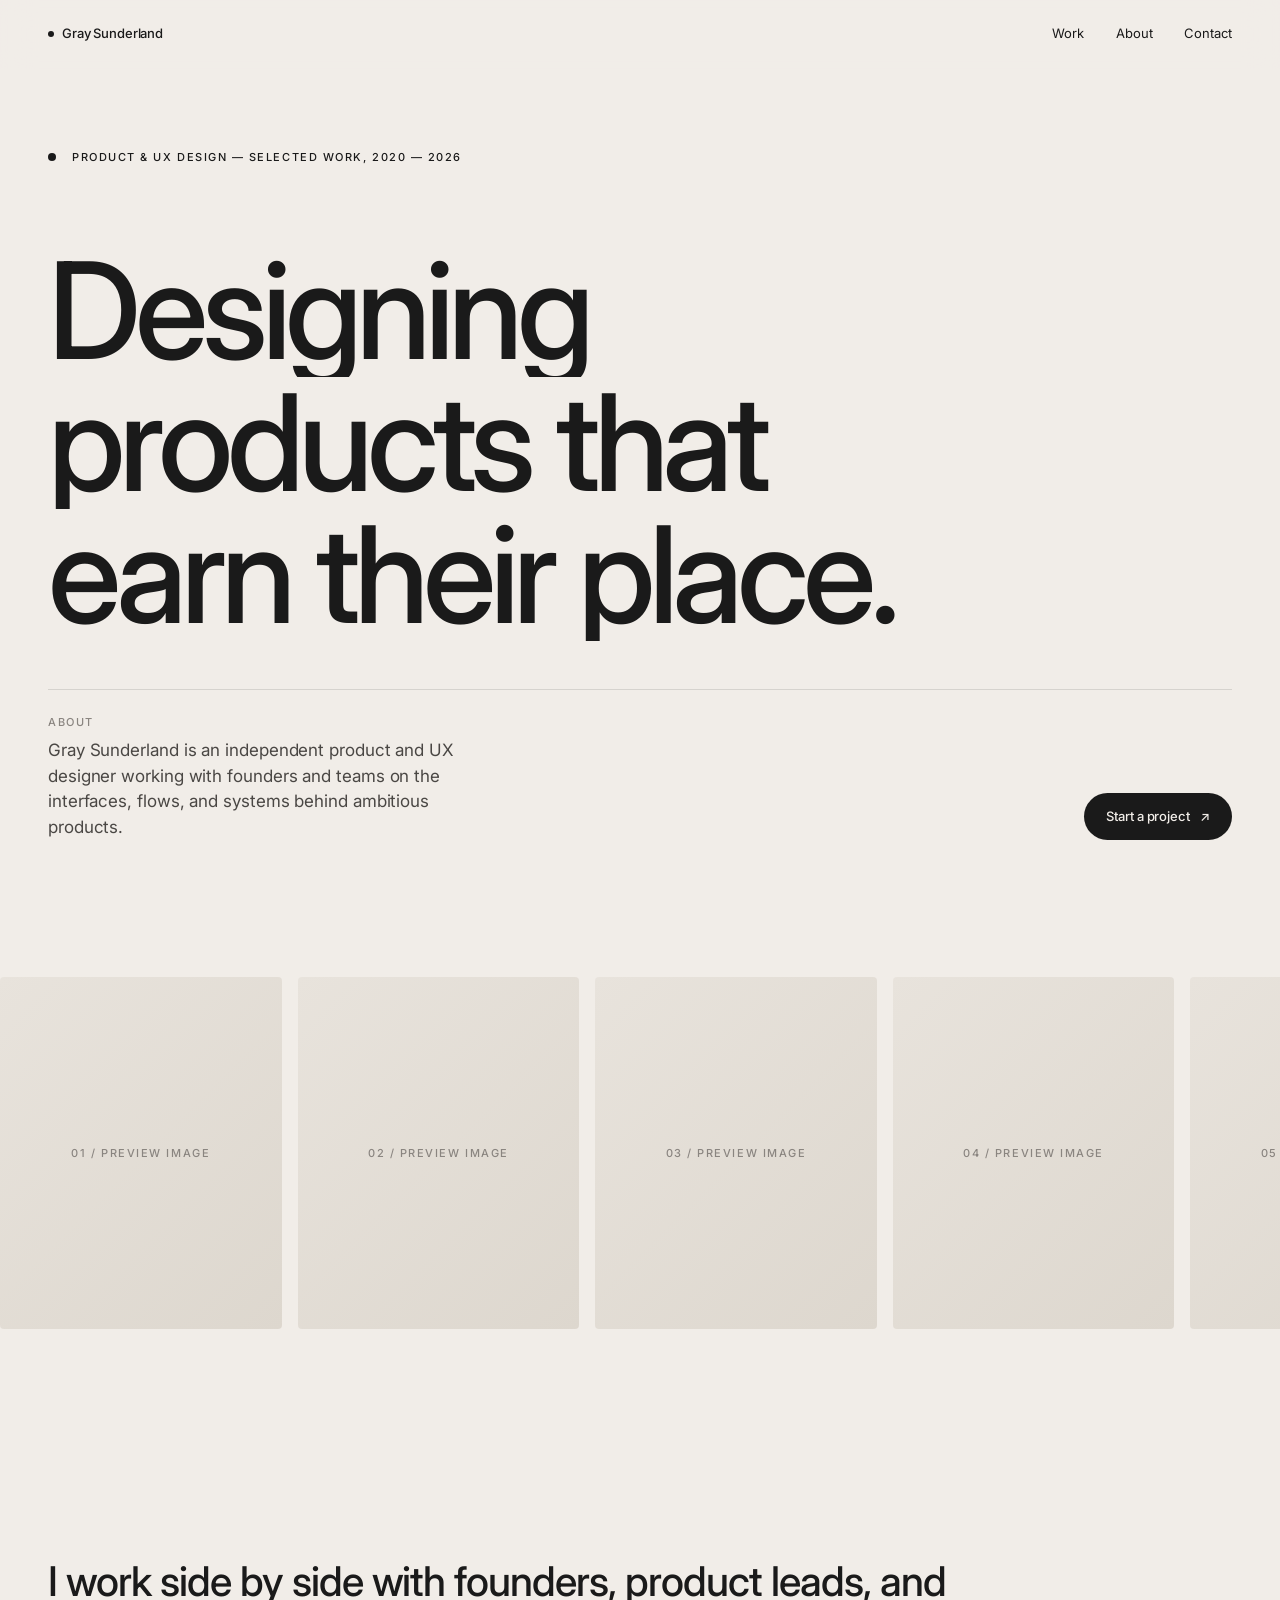
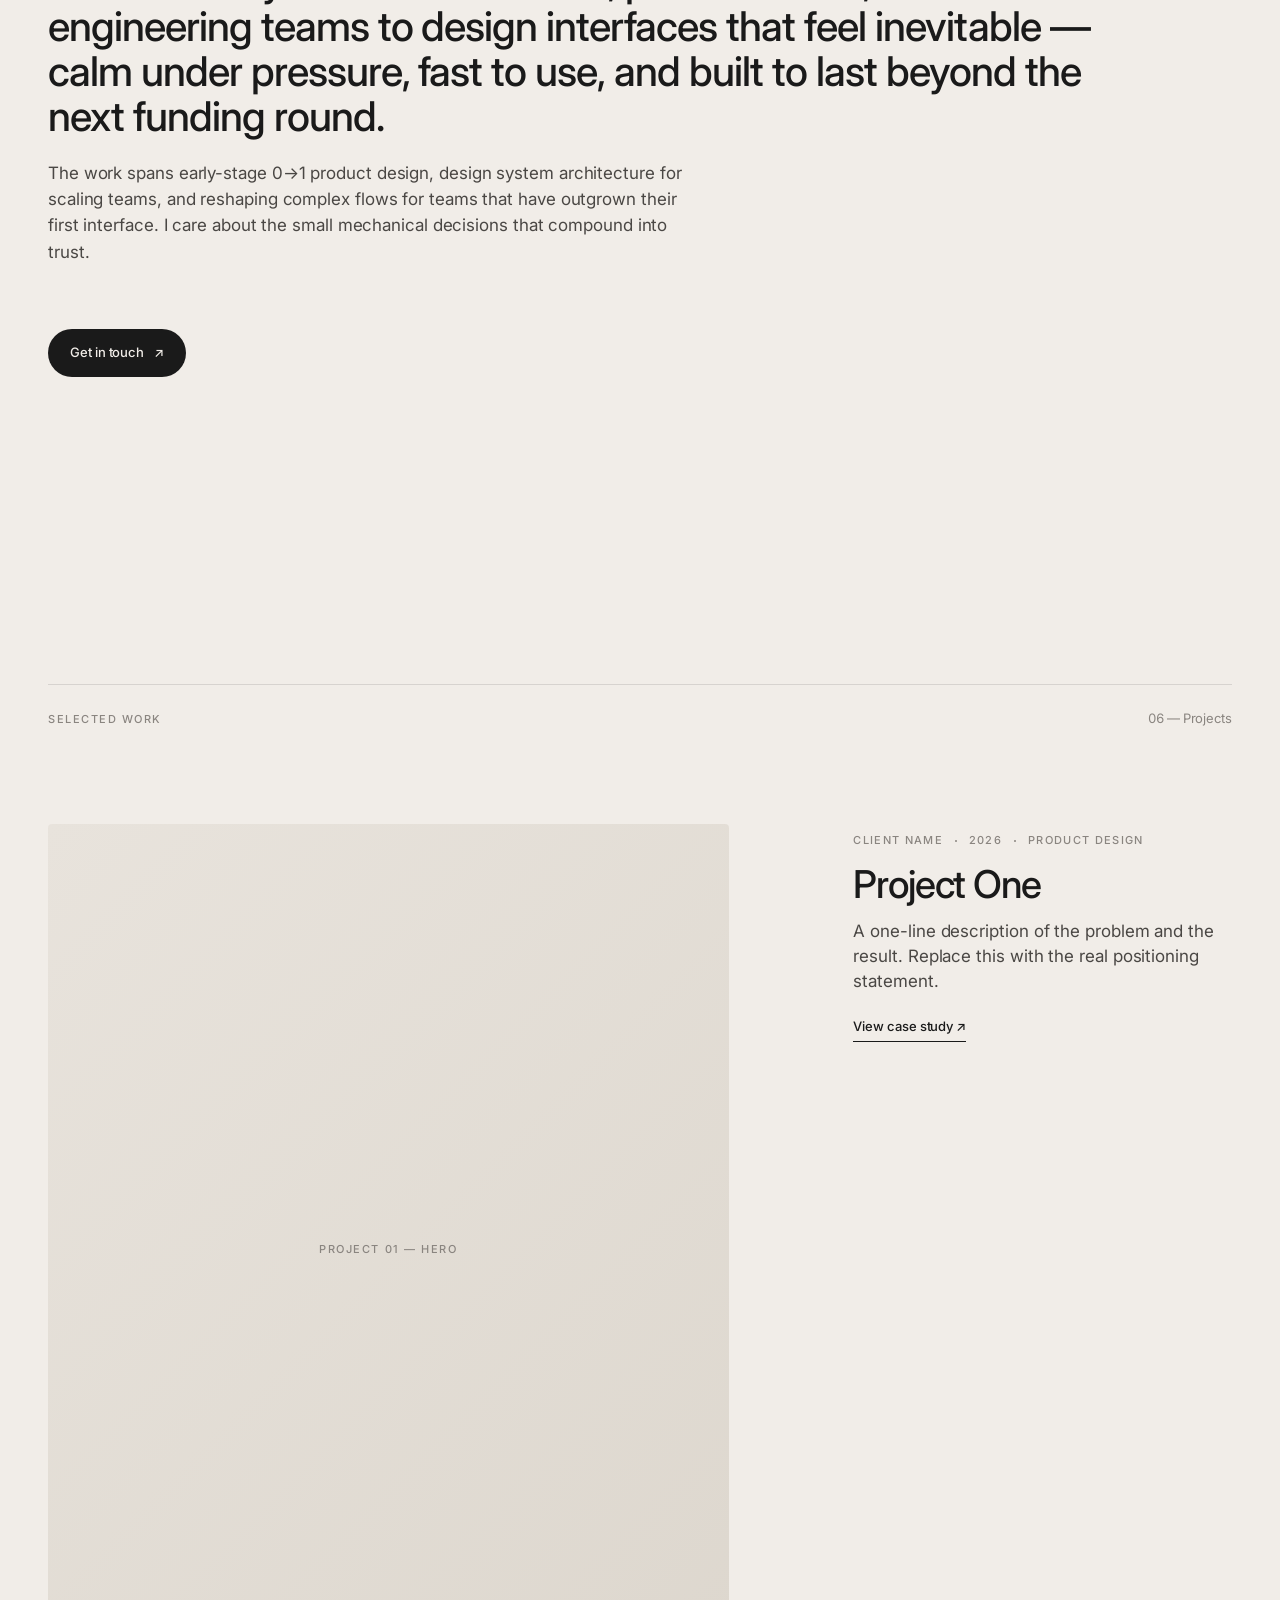
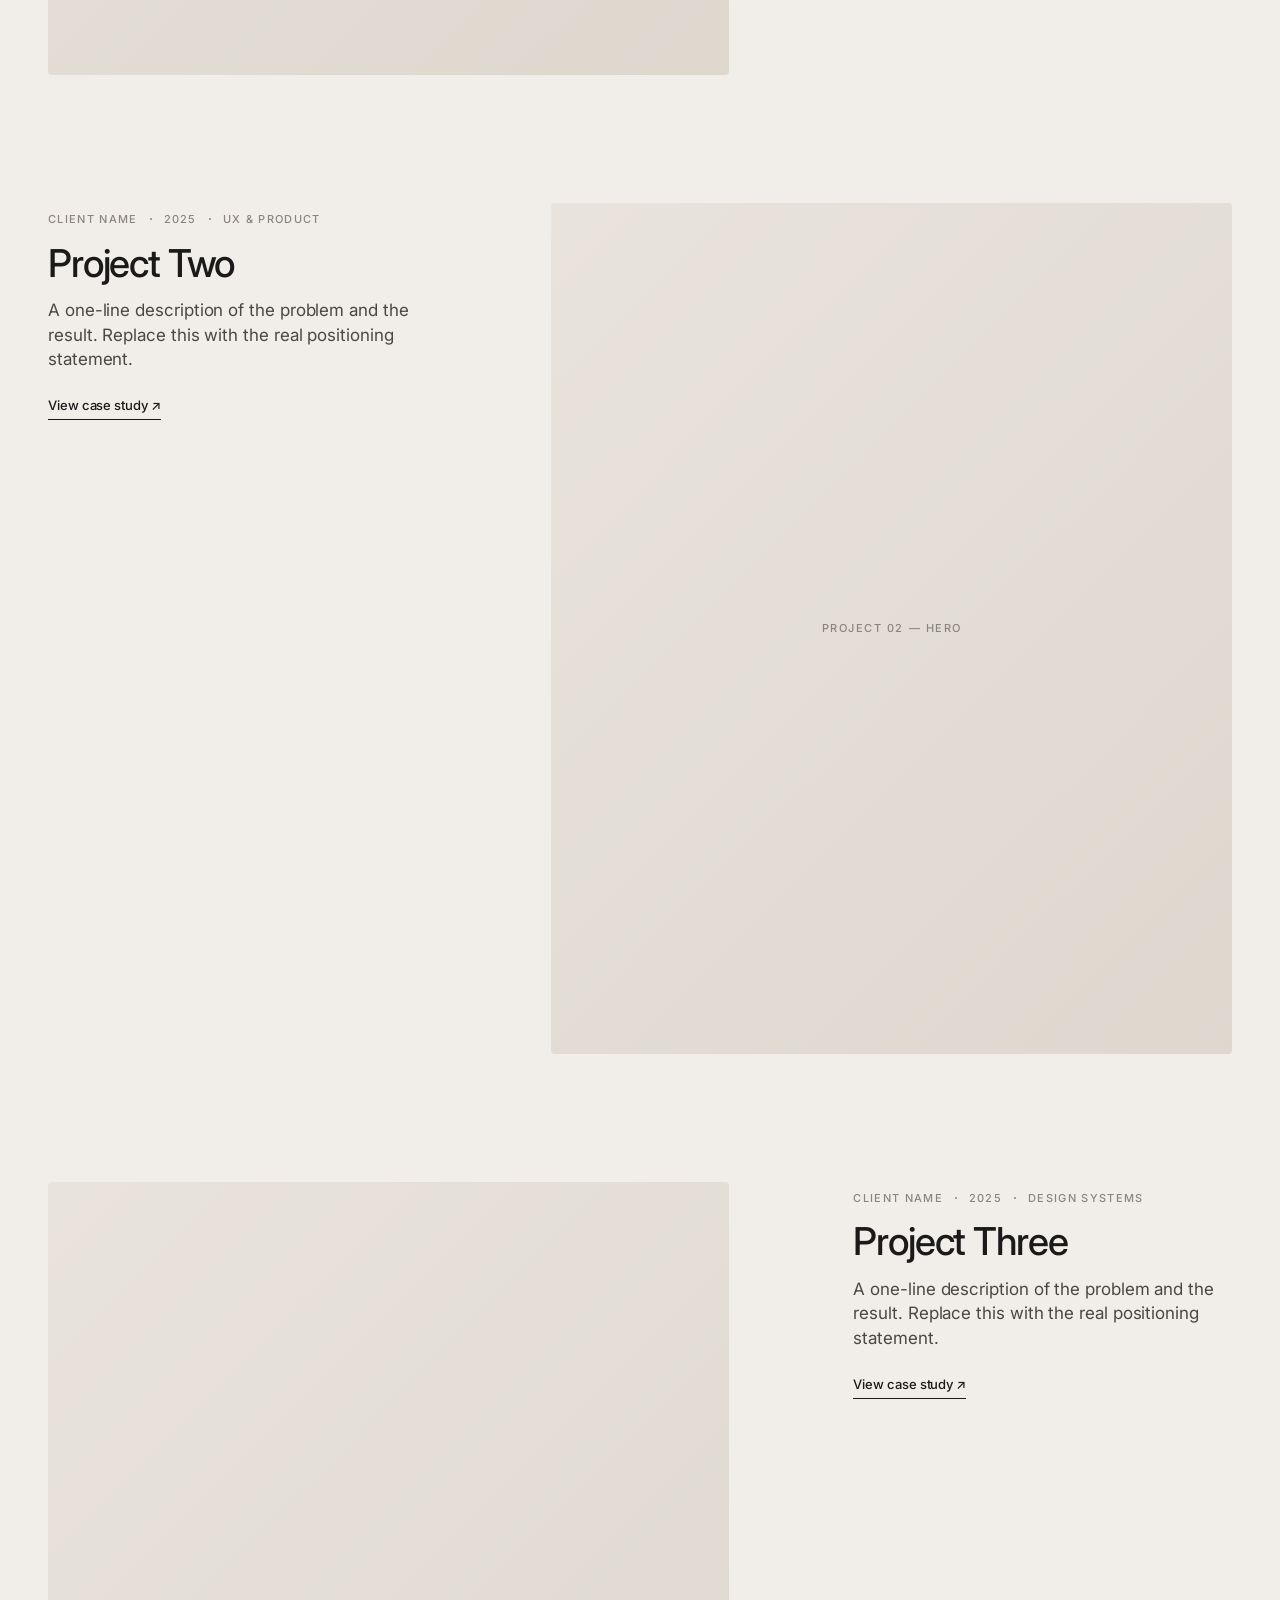
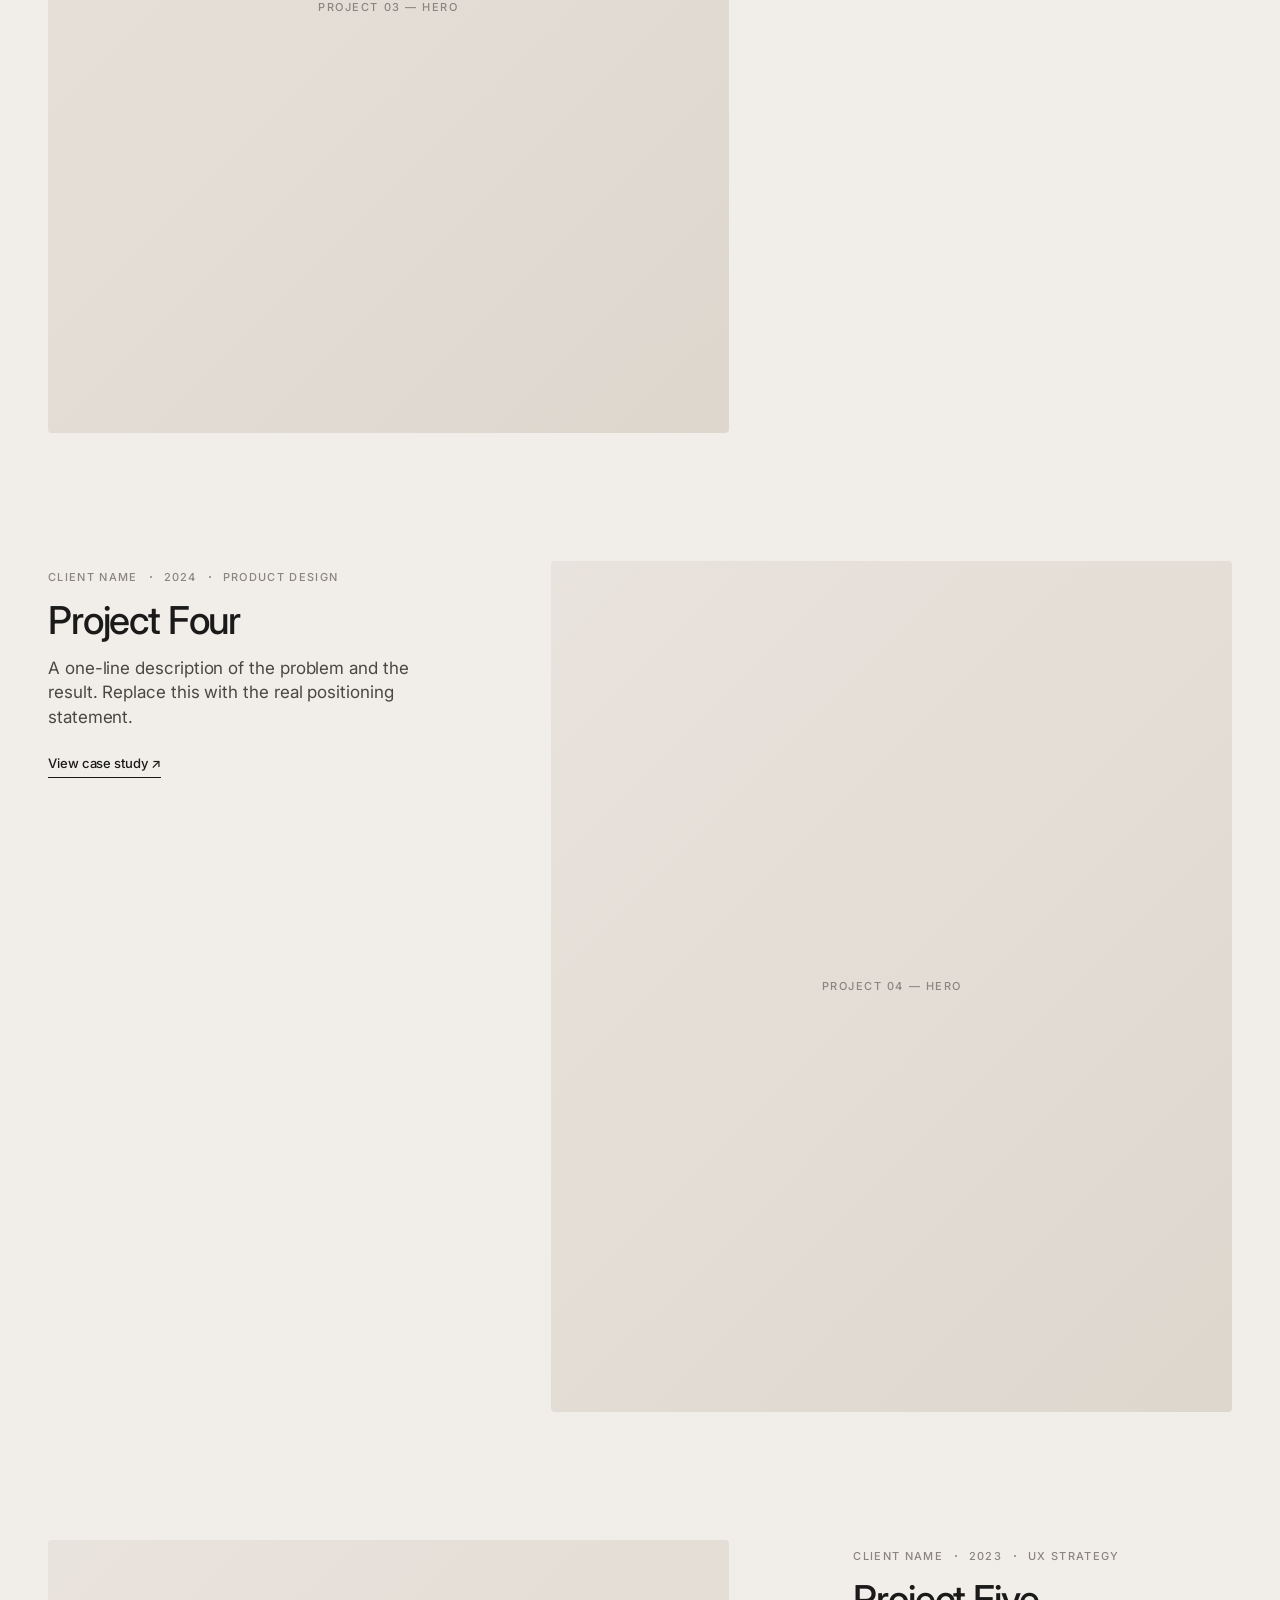
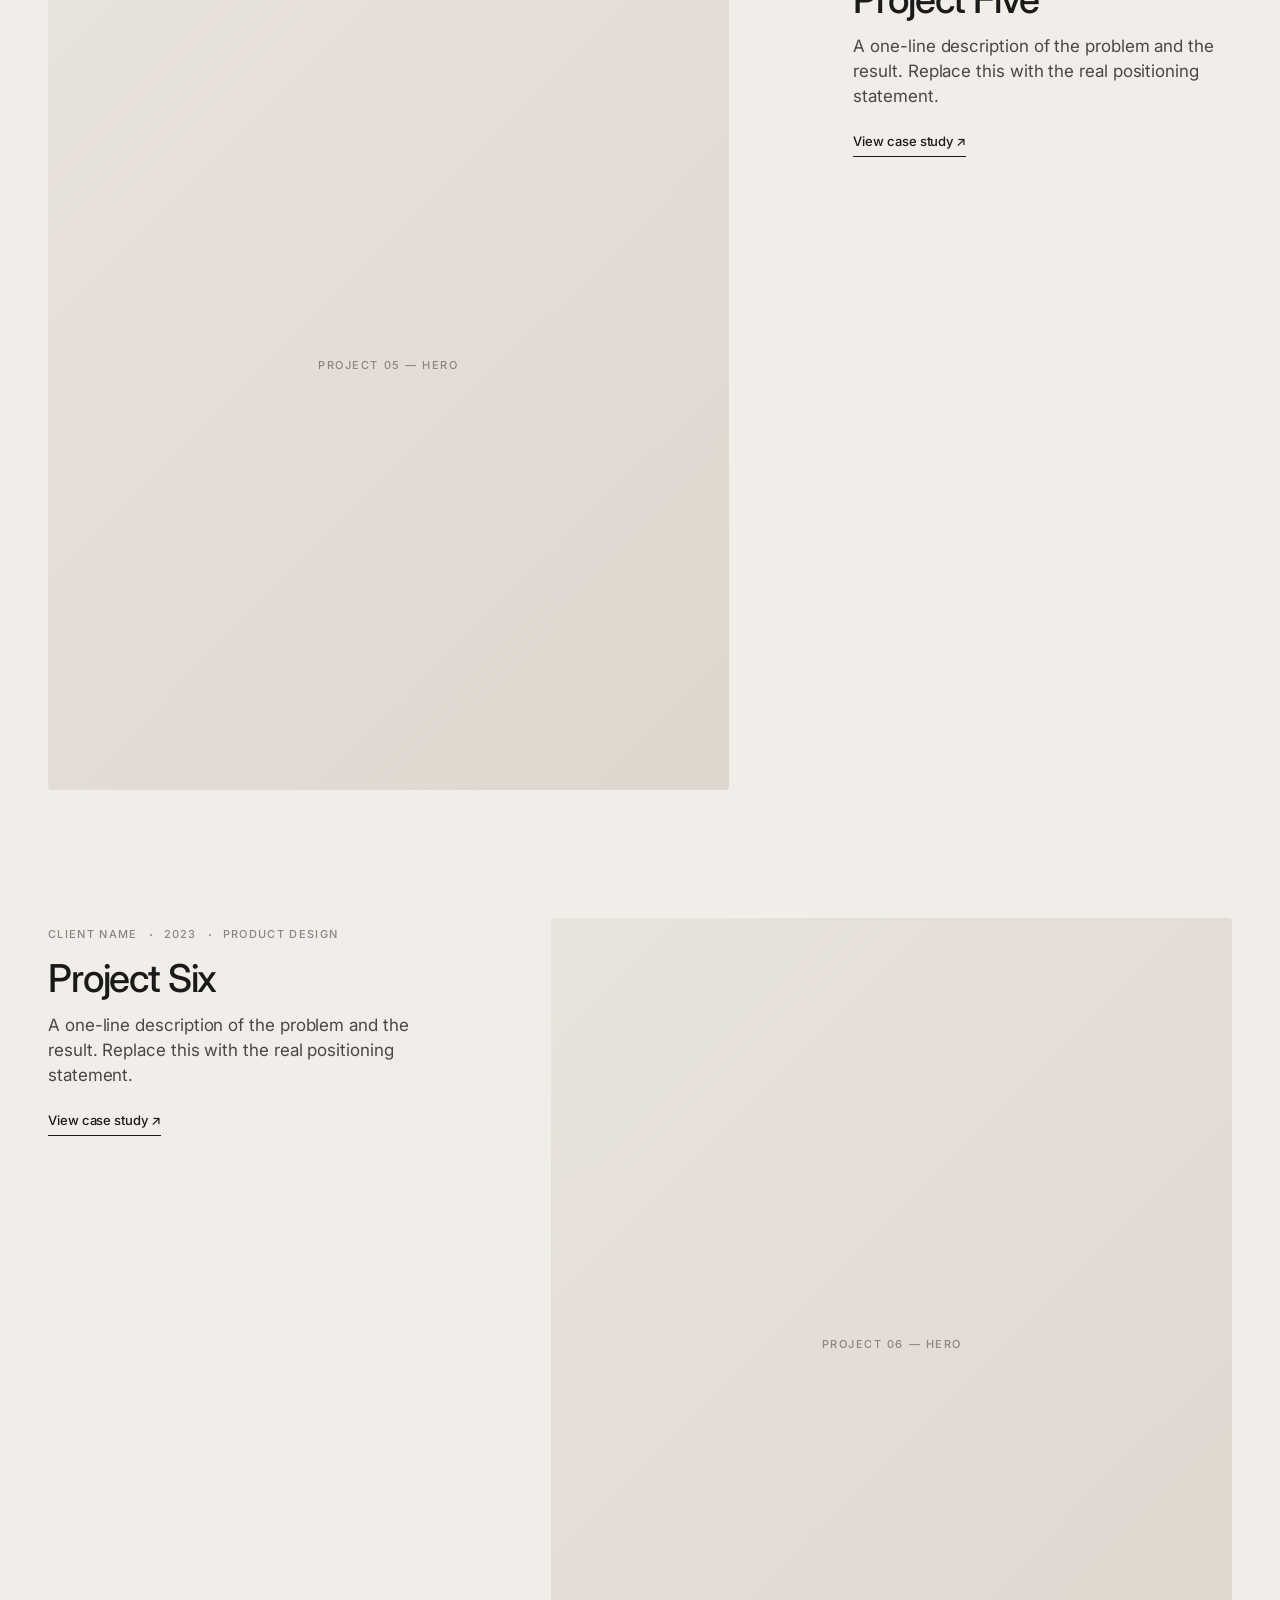
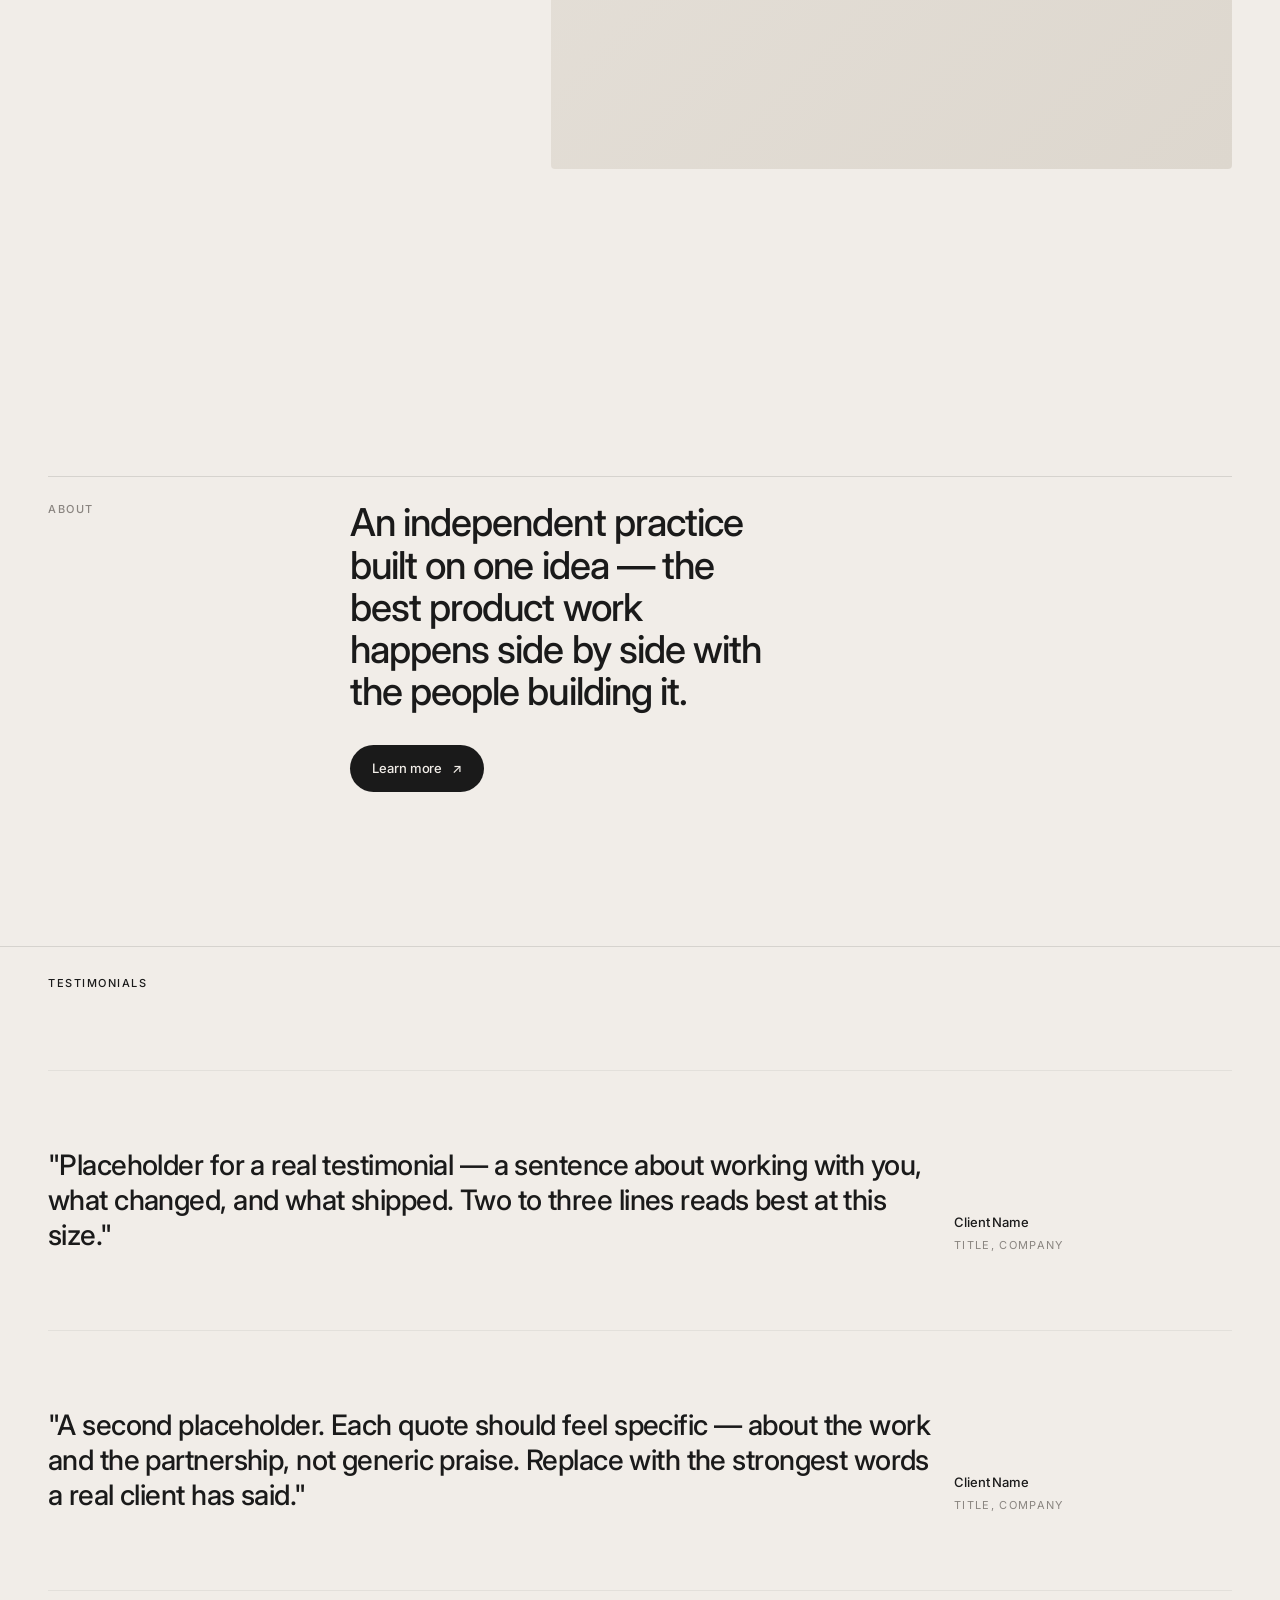
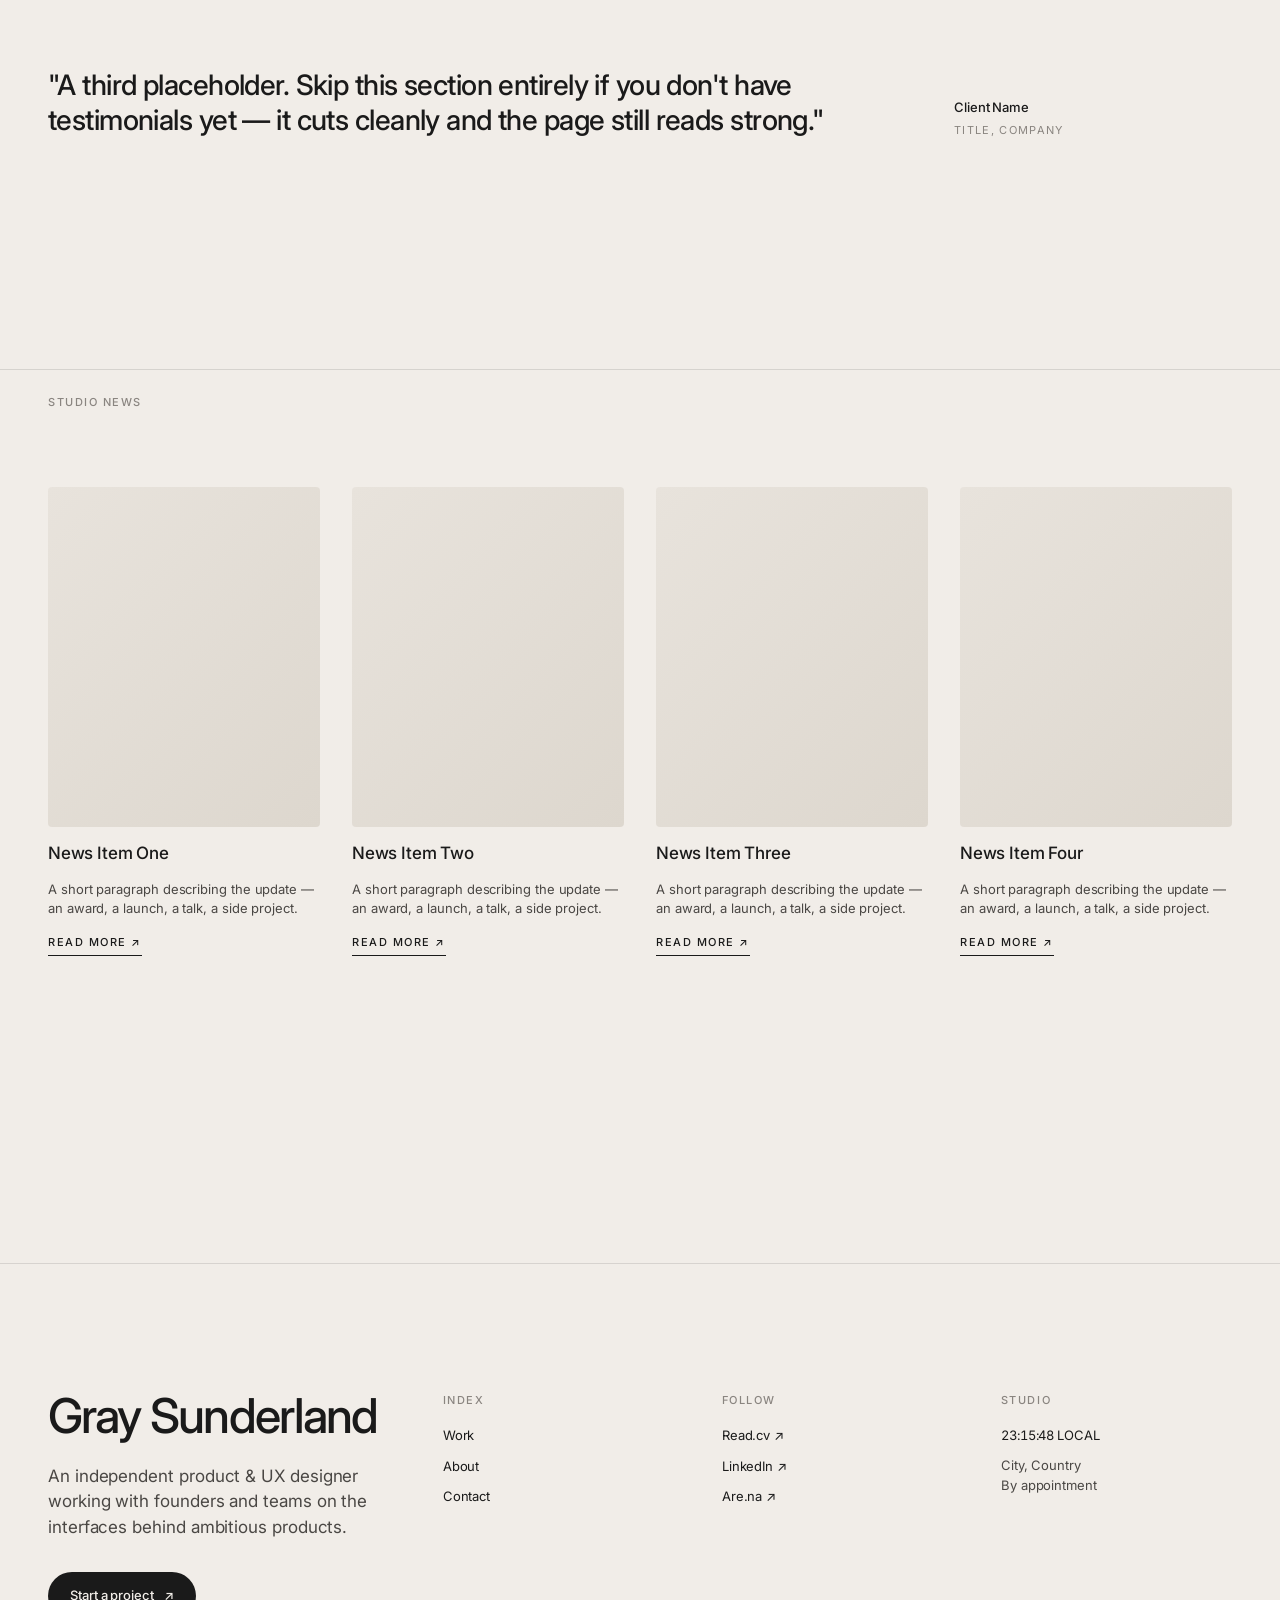
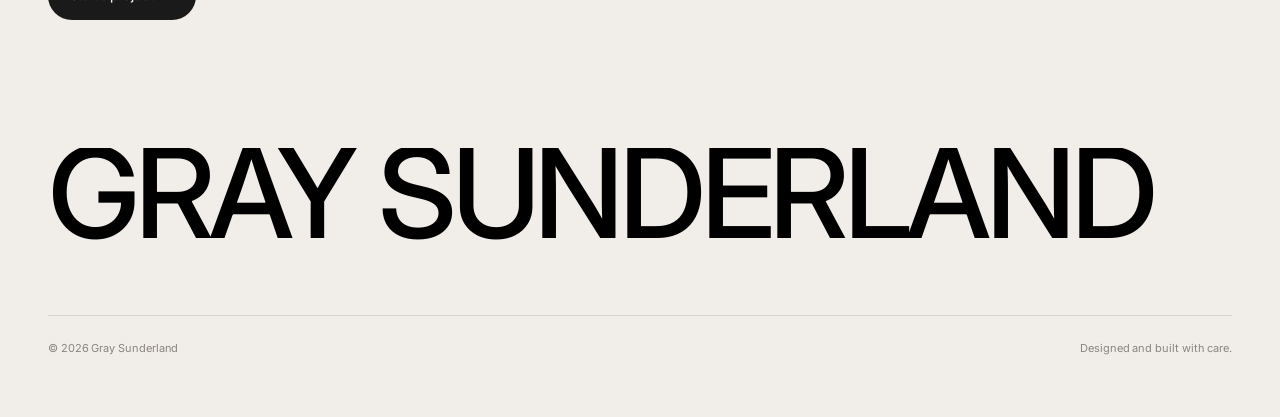
==== index.html @ 327d8084 "Add files via upload" ====
<!DOCTYPE html>
<html lang="en">
<head>
  <meta charset="UTF-8">
  <meta name="viewport" content="width=device-width, initial-scale=1.0">
  <title>Gray Sunderland — Product & UX Designer</title>
  <meta name="description" content="Gray Sunderland is a product and UX designer working with founders and teams on the interfaces and systems behind ambitious products.">

  <!-- Inter via Google Fonts -->
  <link rel="preconnect" href="https://fonts.googleapis.com">
  <link rel="preconnect" href="https://fonts.gstatic.com" crossorigin>
  <link href="https://fonts.googleapis.com/css2?family=Inter:wght@300;400;500;600;700&display=swap" rel="stylesheet">

  <link rel="stylesheet" href="css/main.css">
</head>
<body>

  <!-- ============ NAV ============ -->
  <nav class="nav" aria-label="Primary">
    <a href="/" class="nav-brand">
      <span class="nav-brand-dot"></span>
      <span>Gray Sunderland</span>
    </a>
    <div class="nav-links">
      <a href="#work" class="nav-link hide-mobile">Work</a>
      <a href="#about" class="nav-link hide-mobile">About</a>
      <a href="mailto:hello@graysunderland.com" class="nav-link">Contact</a>
    </div>
  </nav>

  <!-- ============ HERO ============ -->
  <header class="hero shell">
    <div class="hero-eyebrow-row">
      <span class="dot"></span>
      <span class="label">Product & UX Design — Selected Work, 2020 — 2026</span>
    </div>

    <h1 class="hero-title">
      <span class="line"><span>Designing</span></span>
      <span class="line"><span>products that</span></span>
      <span class="line"><span>earn their place.</span></span>
    </h1>

    <div class="hero-meta">
      <div class="hero-meta-block">
        <span class="label">About</span>
        <p class="body-lg">Gray Sunderland is an independent product and UX designer working with founders and teams on the interfaces, flows, and systems behind ambitious products.</p>
      </div>
      <a href="mailto:hello@graysunderland.com" class="cta">
        Start a project
        <span class="arrow">↗</span>
      </a>
    </div>
  </header>

  <!-- ============ MARQUEE ============ -->
  <section class="marquee" aria-label="Work preview">
    <div class="marquee-track">
      <!-- Placeholder tiles — these will be replaced with real project images -->
      <div class="marquee-tile placeholder"><span>01 / Preview Image</span></div>
      <div class="marquee-tile placeholder"><span>02 / Preview Image</span></div>
      <div class="marquee-tile placeholder"><span>03 / Preview Image</span></div>
      <div class="marquee-tile placeholder"><span>04 / Preview Image</span></div>
      <div class="marquee-tile placeholder"><span>05 / Preview Image</span></div>
      <div class="marquee-tile placeholder"><span>06 / Preview Image</span></div>
      <div class="marquee-tile placeholder"><span>07 / Preview Image</span></div>
      <div class="marquee-tile placeholder"><span>08 / Preview Image</span></div>
      <div class="marquee-tile placeholder"><span>09 / Preview Image</span></div>
      <div class="marquee-tile placeholder"><span>10 / Preview Image</span></div>
      <div class="marquee-tile placeholder"><span>11 / Preview Image</span></div>
      <div class="marquee-tile placeholder"><span>12 / Preview Image</span></div>
    </div>
  </section>

  <!-- ============ ABOUT STATEMENT ============ -->
  <section class="section shell reveal" id="about">
    <div class="about-statement">
      <p>I work side by side with founders, product leads, and engineering teams to design interfaces that feel inevitable — calm under pressure, fast to use, and built to last beyond the next funding round.</p>
      <p>The work spans early-stage 0→1 product design, design system architecture for scaling teams, and reshaping complex flows for teams that have outgrown their first interface. I care about the small mechanical decisions that compound into trust.</p>
      <div class="cta-row">
        <a href="mailto:hello@graysunderland.com" class="cta">
          Get in touch
          <span class="arrow">↗</span>
        </a>
      </div>
    </div>
  </section>

  <!-- ============ SELECT WORK ============ -->
  <section class="section shell" id="work">
    <div class="section-header">
      <span class="label">Selected Work</span>
      <span class="count">06 — Projects</span>
    </div>

    <div class="work">

      <!-- PROJECT 1 -->
      <article class="work-item">
        <a href="projects/project-01.html" class="work-item-media placeholder">
          <span>Project 01 — Hero</span>
        </a>
        <div class="work-item-info">
          <div class="work-item-meta">
            <span>Client Name</span>
            <span class="sep"></span>
            <span>2026</span>
            <span class="sep"></span>
            <span>Product Design</span>
          </div>
          <h3 class="work-item-title">Project One</h3>
          <p class="work-item-desc">A one-line description of the problem and the result. Replace this with the real positioning statement.</p>
          <a href="projects/project-01.html" class="work-item-link">View case study ↗</a>
        </div>
      </article>

      <!-- PROJECT 2 -->
      <article class="work-item">
        <a href="projects/project-02.html" class="work-item-media placeholder">
          <span>Project 02 — Hero</span>
        </a>
        <div class="work-item-info">
          <div class="work-item-meta">
            <span>Client Name</span>
            <span class="sep"></span>
            <span>2025</span>
            <span class="sep"></span>
            <span>UX & Product</span>
          </div>
          <h3 class="work-item-title">Project Two</h3>
          <p class="work-item-desc">A one-line description of the problem and the result. Replace this with the real positioning statement.</p>
          <a href="projects/project-02.html" class="work-item-link">View case study ↗</a>
        </div>
      </article>

      <!-- PROJECT 3 -->
      <article class="work-item">
        <a href="projects/project-03.html" class="work-item-media placeholder">
          <span>Project 03 — Hero</span>
        </a>
        <div class="work-item-info">
          <div class="work-item-meta">
            <span>Client Name</span>
            <span class="sep"></span>
            <span>2025</span>
            <span class="sep"></span>
            <span>Design Systems</span>
          </div>
          <h3 class="work-item-title">Project Three</h3>
          <p class="work-item-desc">A one-line description of the problem and the result. Replace this with the real positioning statement.</p>
          <a href="projects/project-03.html" class="work-item-link">View case study ↗</a>
        </div>
      </article>

      <!-- PROJECT 4 -->
      <article class="work-item">
        <a href="projects/project-04.html" class="work-item-media placeholder">
          <span>Project 04 — Hero</span>
        </a>
        <div class="work-item-info">
          <div class="work-item-meta">
            <span>Client Name</span>
            <span class="sep"></span>
            <span>2024</span>
            <span class="sep"></span>
            <span>Product Design</span>
          </div>
          <h3 class="work-item-title">Project Four</h3>
          <p class="work-item-desc">A one-line description of the problem and the result. Replace this with the real positioning statement.</p>
          <a href="projects/project-04.html" class="work-item-link">View case study ↗</a>
        </div>
      </article>

      <!-- PROJECT 5 -->
      <article class="work-item">
        <a href="projects/project-05.html" class="work-item-media placeholder">
          <span>Project 05 — Hero</span>
        </a>
        <div class="work-item-info">
          <div class="work-item-meta">
            <span>Client Name</span>
            <span class="sep"></span>
            <span>2023</span>
            <span class="sep"></span>
            <span>UX Strategy</span>
          </div>
          <h3 class="work-item-title">Project Five</h3>
          <p class="work-item-desc">A one-line description of the problem and the result. Replace this with the real positioning statement.</p>
          <a href="projects/project-05.html" class="work-item-link">View case study ↗</a>
        </div>
      </article>

      <!-- PROJECT 6 -->
      <article class="work-item">
        <a href="projects/project-06.html" class="work-item-media placeholder">
          <span>Project 06 — Hero</span>
        </a>
        <div class="work-item-info">
          <div class="work-item-meta">
            <span>Client Name</span>
            <span class="sep"></span>
            <span>2023</span>
            <span class="sep"></span>
            <span>Product Design</span>
          </div>
          <h3 class="work-item-title">Project Six</h3>
          <p class="work-item-desc">A one-line description of the problem and the result. Replace this with the real positioning statement.</p>
          <a href="projects/project-06.html" class="work-item-link">View case study ↗</a>
        </div>
      </article>

    </div>
  </section>

  <!-- ============ ABOUT BLOCK ============ -->
  <section class="section shell reveal">
    <div class="about-block">
      <span class="label">About</span>
      <div class="content">
        <h2>An independent practice built on one idea — the best product work happens side by side with the people building it.</h2>
        <a href="mailto:hello@graysunderland.com" class="cta">
          Learn more
          <span class="arrow">↗</span>
        </a>
      </div>
    </div>
  </section>

  <!-- ============ TESTIMONIALS ============ -->
  <section class="section shell testimonials reveal">
    <div class="testimonials-header">
      <span class="label">Testimonials</span>
    </div>

    <div class="testimonial">
      <blockquote>"Placeholder for a real testimonial — a sentence about working with you, what changed, and what shipped. Two to three lines reads best at this size."</blockquote>
      <cite>
        <span class="name">Client Name</span>
        <span class="role">Title, Company</span>
      </cite>
    </div>

    <div class="testimonial">
      <blockquote>"A second placeholder. Each quote should feel specific — about the work and the partnership, not generic praise. Replace with the strongest words a real client has said."</blockquote>
      <cite>
        <span class="name">Client Name</span>
        <span class="role">Title, Company</span>
      </cite>
    </div>

    <div class="testimonial">
      <blockquote>"A third placeholder. Skip this section entirely if you don't have testimonials yet — it cuts cleanly and the page still reads strong."</blockquote>
      <cite>
        <span class="name">Client Name</span>
        <span class="role">Title, Company</span>
      </cite>
    </div>
  </section>

  <!-- ============ STUDIO NEWS ============ -->
  <section class="section shell news reveal">
    <div class="section-header" style="margin-bottom: 0; border: none; padding: 0;">
      <span class="label">Studio News</span>
    </div>

    <div class="news-grid">
      <article class="news-card">
        <div class="news-card-media placeholder"></div>
        <h3 class="news-card-title">News Item One</h3>
        <p class="news-card-desc">A short paragraph describing the update — an award, a launch, a talk, a side project.</p>
        <a href="#" class="news-card-link">Read more ↗</a>
      </article>
      <article class="news-card">
        <div class="news-card-media placeholder"></div>
        <h3 class="news-card-title">News Item Two</h3>
        <p class="news-card-desc">A short paragraph describing the update — an award, a launch, a talk, a side project.</p>
        <a href="#" class="news-card-link">Read more ↗</a>
      </article>
      <article class="news-card">
        <div class="news-card-media placeholder"></div>
        <h3 class="news-card-title">News Item Three</h3>
        <p class="news-card-desc">A short paragraph describing the update — an award, a launch, a talk, a side project.</p>
        <a href="#" class="news-card-link">Read more ↗</a>
      </article>
      <article class="news-card">
        <div class="news-card-media placeholder"></div>
        <h3 class="news-card-title">News Item Four</h3>
        <p class="news-card-desc">A short paragraph describing the update — an award, a launch, a talk, a side project.</p>
        <a href="#" class="news-card-link">Read more ↗</a>
      </article>
    </div>
  </section>

  <!-- ============ FOOTER ============ -->
  <footer class="footer">
    <div class="footer-top">
      <div>
        <h2 class="footer-brand">Gray Sunderland</h2>
        <p class="footer-tagline">An independent product & UX designer working with founders and teams on the interfaces behind ambitious products.</p>
        <a href="mailto:hello@graysunderland.com" class="cta">
          Start a project
          <span class="arrow">↗</span>
        </a>
      </div>

      <div class="footer-col">
        <h4>Index</h4>
        <ul>
          <li><a href="#work">Work</a></li>
          <li><a href="#about">About</a></li>
          <li><a href="mailto:hello@graysunderland.com">Contact</a></li>
        </ul>
      </div>

      <div class="footer-col">
        <h4>Follow</h4>
        <ul>
          <li><a href="#" target="_blank" rel="noopener">Read.cv ↗</a></li>
          <li><a href="#" target="_blank" rel="noopener">LinkedIn ↗</a></li>
          <li><a href="#" target="_blank" rel="noopener">Are.na ↗</a></li>
        </ul>
      </div>

      <div class="footer-col">
        <h4>Studio</h4>
        <ul>
          <li><span class="clock" data-clock data-tz-label="LOCAL">—</span></li>
          <li>
            <address>
              City, Country<br>
              By appointment
            </address>
          </li>
        </ul>
      </div>
    </div>

    <!-- Animated wordmark -->
    <div class="footer-wordmark" aria-hidden="true">
      <svg viewBox="0 0 1320 120" xmlns="http://www.w3.org/2000/svg" preserveAspectRatio="xMidYMid meet">
        <text x="0" y="100" font-family="Inter, sans-serif" font-size="140" font-weight="500" letter-spacing="-6">GRAY SUNDERLAND</text>
      </svg>
    </div>

    <div class="footer-bottom">
      <span>© 2026 Gray Sunderland</span>
      <span>Designed and built with care.</span>
    </div>
  </footer>

  <script src="js/main.js"></script>
</body>
</html>
---- css/main.css ----
/* ============================================
   GRAY SUNDERLAND — PORTFOLIO
   Design system + global styles
   ============================================ */

/* ---- Reset ---- */
*, *::before, *::after { box-sizing: border-box; margin: 0; padding: 0; }
html {
  -webkit-text-size-adjust: 100%;
  -webkit-font-smoothing: antialiased;
  -moz-osx-font-smoothing: grayscale;
  scroll-behavior: smooth;
}
body { min-height: 100vh; line-height: 1.5; }
img, picture, video { max-width: 100%; display: block; }
button { font: inherit; color: inherit; background: none; border: none; cursor: pointer; }
a { color: inherit; text-decoration: none; }
ul, ol { list-style: none; }

/* Anchor offset for sticky nav */
[id] { scroll-margin-top: 80px; }

@media (prefers-reduced-motion: reduce) {
  html { scroll-behavior: auto; }
}

/* ---- Design tokens ---- */
:root {
  /* Colors — warm off-white system */
  --bg: #F1EDE8;
  --bg-elevated: #E8E3DC;
  --ink: #1A1A1A;
  --ink-soft: #4A4744;
  --ink-mute: #8A8580;
  --line: rgba(26, 26, 26, 0.12);
  --line-soft: rgba(26, 26, 26, 0.06);
  --accent: #1A1A1A;

  /* Type */
  --font-sans: 'Inter', -apple-system, BlinkMacSystemFont, 'Segoe UI', sans-serif;

  /* Type scale — refined, editorial */
  --fs-xs: 11px;
  --fs-sm: 13px;
  --fs-base: 15px;
  --fs-md: 17px;
  --fs-lg: 22px;
  --fs-xl: 32px;
  --fs-2xl: clamp(2.5rem, 5vw, 4rem);
  --fs-3xl: clamp(3rem, 7vw, 6rem);
  --fs-hero: clamp(3.5rem, 10.5vw, 12rem);

  /* Spacing */
  --gutter: clamp(20px, 4vw, 48px);
  --section-y: clamp(80px, 12vw, 160px);

  /* Motion */
  --ease: cubic-bezier(0.22, 1, 0.36, 1);
  --ease-out: cubic-bezier(0.16, 1, 0.3, 1);
  --dur-fast: 240ms;
  --dur: 480ms;
  --dur-slow: 880ms;

  /* Radii */
  --radius: 4px;
}

/* ---- Base ---- */
body {
  background: var(--bg);
  color: var(--ink);
  font-family: var(--font-sans);
  font-size: var(--fs-base);
  font-weight: 400;
  letter-spacing: -0.005em;
  overflow-x: hidden;
}

/* Selection */
::selection { background: var(--ink); color: var(--bg); }

/* ---- Type utilities ---- */
.eyebrow {
  font-size: var(--fs-xs);
  font-weight: 500;
  text-transform: uppercase;
  letter-spacing: 0.12em;
  color: var(--ink-soft);
}

.display {
  font-weight: 500;
  letter-spacing: -0.04em;
  line-height: 0.92;
}

.h-display {
  font-size: var(--fs-hero);
  font-weight: 500;
  letter-spacing: -0.05em;
  line-height: 0.86;
}

.h-2xl {
  font-size: var(--fs-2xl);
  font-weight: 500;
  letter-spacing: -0.035em;
  line-height: 1;
}

.h-xl {
  font-size: var(--fs-xl);
  font-weight: 500;
  letter-spacing: -0.025em;
  line-height: 1.05;
}

.h-lg {
  font-size: var(--fs-lg);
  font-weight: 500;
  letter-spacing: -0.015em;
  line-height: 1.2;
}

.body-lg {
  font-size: var(--fs-md);
  line-height: 1.5;
  letter-spacing: -0.005em;
  color: var(--ink-soft);
}

.label {
  font-size: var(--fs-xs);
  font-weight: 500;
  text-transform: uppercase;
  letter-spacing: 0.14em;
}

.mono {
  font-feature-settings: 'tnum' 1;
  font-variant-numeric: tabular-nums;
}

/* ---- Layout ---- */
.shell {
  width: 100%;
  padding-inline: var(--gutter);
  margin-inline: auto;
  max-width: 1680px;
}

.section {
  padding-block: var(--section-y);
}

/* ---- Nav ---- */
.nav {
  position: fixed;
  top: 0;
  left: 0;
  right: 0;
  z-index: 100;
  padding: 20px var(--gutter);
  display: flex;
  align-items: center;
  justify-content: space-between;
  background: rgba(241, 237, 232, 0.85);
  backdrop-filter: blur(16px);
  -webkit-backdrop-filter: blur(16px);
  border-bottom: 1px solid transparent;
  transition: border-color var(--dur) var(--ease);
}

.nav.is-scrolled {
  border-bottom-color: var(--line-soft);
}

.nav-brand {
  font-size: var(--fs-sm);
  font-weight: 500;
  letter-spacing: -0.01em;
  display: flex;
  align-items: center;
  gap: 8px;
}

.nav-brand-dot {
  width: 6px;
  height: 6px;
  border-radius: 50%;
  background: var(--ink);
  display: inline-block;
}

.nav-links {
  display: flex;
  gap: 32px;
  align-items: center;
}

.nav-link {
  font-size: var(--fs-sm);
  font-weight: 400;
  letter-spacing: -0.005em;
  position: relative;
  padding: 4px 0;
  transition: opacity var(--dur-fast) var(--ease);
}

.nav-link::after {
  content: '';
  position: absolute;
  left: 0;
  bottom: 0;
  width: 100%;
  height: 1px;
  background: currentColor;
  transform: scaleX(0);
  transform-origin: right;
  transition: transform var(--dur) var(--ease);
}

.nav-link:hover::after {
  transform: scaleX(1);
  transform-origin: left;
}

/* ---- Hero ---- */
.hero {
  display: flex;
  flex-direction: column;
  justify-content: flex-end;
  padding-top: 120px;
  padding-bottom: 60px;
  position: relative;
  min-height: 100svh;
}

/* On smaller screens, let the hero be content-sized so we don't get
   a giant empty pinned-to-bottom layout. */
@media (max-width: 960px) {
  .hero {
    min-height: 0;
    padding-top: 100px;
    padding-bottom: 40px;
  }
}

.hero-eyebrow-row {
  display: flex;
  align-items: center;
  gap: 16px;
  margin-bottom: clamp(40px, 8vw, 80px);
}

.hero-eyebrow-row .dot {
  width: 8px;
  height: 8px;
  border-radius: 50%;
  background: var(--ink);
  animation: pulse 2.4s var(--ease) infinite;
}

@keyframes pulse {
  0%, 100% { opacity: 1; transform: scale(1); }
  50% { opacity: 0.4; transform: scale(0.8); }
}

.hero-title {
  font-size: var(--fs-hero);
  font-weight: 500;
  letter-spacing: -0.045em;
  line-height: 0.98;
  margin-bottom: clamp(24px, 4vw, 48px);
}

.hero-title .line {
  display: block;
  overflow: hidden;
}

.hero-title .line > span {
  display: inline-block;
  animation: rise 1.1s var(--ease-out) both;
}

.hero-title .line:nth-child(2) > span { animation-delay: 0.08s; }
.hero-title .line:nth-child(3) > span { animation-delay: 0.16s; }

@keyframes rise {
  from { transform: translateY(110%); }
  to { transform: translateY(0); }
}

.hero-meta {
  display: grid;
  grid-template-columns: 1fr auto;
  align-items: end;
  gap: 24px;
  border-top: 1px solid var(--line);
  padding-top: 24px;
  animation: fade-up 0.9s var(--ease-out) 0.5s both;
}

@keyframes fade-up {
  from { opacity: 0; transform: translateY(20px); }
  to { opacity: 1; transform: translateY(0); }
}

.hero-meta-block {
  display: flex;
  flex-direction: column;
  gap: 8px;
  max-width: 460px;
}

.hero-meta-block .label { color: var(--ink-mute); }

.cta {
  display: inline-flex;
  align-items: center;
  gap: 10px;
  padding: 14px 22px;
  background: var(--ink);
  color: var(--bg);
  border-radius: 999px;
  font-size: var(--fs-sm);
  font-weight: 500;
  letter-spacing: -0.005em;
  transition: transform var(--dur) var(--ease), background var(--dur) var(--ease);
  white-space: nowrap;
  justify-self: start;
  width: -moz-fit-content;
  width: fit-content;
}

.cta:hover {
  transform: translateY(-2px);
}

.cta .arrow {
  display: inline-block;
  transition: transform var(--dur) var(--ease);
}

.cta:hover .arrow {
  transform: translate(2px, -2px);
}

/* ---- Marquee ---- */
.marquee {
  padding-block: clamp(40px, 6vw, 80px);
  overflow: hidden;
  position: relative;
}

.marquee-track {
  display: flex;
  gap: 16px;
  width: max-content;
  animation: marquee 60s linear infinite;
}

.marquee:hover .marquee-track {
  animation-play-state: paused;
}

@keyframes marquee {
  from { transform: translateX(0); }
  to { transform: translateX(-50%); }
}

.marquee-tile {
  flex: 0 0 auto;
  width: clamp(220px, 22vw, 320px);
  aspect-ratio: 4 / 5;
  background: var(--bg-elevated);
  border-radius: var(--radius);
  overflow: hidden;
  position: relative;
}

.marquee-tile img,
.marquee-tile video {
  width: 100%;
  height: 100%;
  object-fit: cover;
  transition: transform 1.2s var(--ease);
}

.marquee-tile:hover img,
.marquee-tile:hover video {
  transform: scale(1.04);
}

/* Placeholder tile content */
.marquee-tile.placeholder {
  background: linear-gradient(135deg, var(--bg-elevated), #DDD7CE);
  display: flex;
  align-items: center;
  justify-content: center;
}

.marquee-tile.placeholder span {
  font-size: var(--fs-xs);
  color: var(--ink-mute);
  letter-spacing: 0.14em;
  text-transform: uppercase;
  font-weight: 500;
}

/* ---- About statement ---- */
.about-statement {
  max-width: 1100px;
}

.about-statement p {
  font-size: clamp(1.5rem, 3.2vw, 2.75rem);
  font-weight: 500;
  letter-spacing: -0.025em;
  line-height: 1.1;
  color: var(--ink);
}

.about-statement p + p {
  margin-top: 1.2em;
  font-size: var(--fs-md);
  font-weight: 400;
  letter-spacing: -0.005em;
  line-height: 1.55;
  color: var(--ink-soft);
  max-width: 640px;
}

.about-statement .cta-row {
  margin-top: clamp(40px, 5vw, 64px);
}

/* ---- Section header ---- */
.section-header {
  display: flex;
  align-items: baseline;
  justify-content: space-between;
  border-top: 1px solid var(--line);
  padding-top: 24px;
  margin-bottom: clamp(48px, 8vw, 96px);
}

.section-header .label { color: var(--ink-mute); }

.section-header .count {
  font-size: var(--fs-sm);
  color: var(--ink-mute);
  font-variant-numeric: tabular-nums;
}

/* ---- Work grid ---- */
.work {
  display: grid;
  grid-template-columns: 1fr;
  gap: clamp(80px, 10vw, 140px);
}

.work-item {
  display: grid;
  grid-template-columns: repeat(12, 1fr);
  gap: 24px;
  align-items: start;
  transition: opacity 1s var(--ease-out), transform 1s var(--ease-out);
}

.work-item.is-animatable {
  opacity: 0;
  transform: translateY(40px);
}

.work-item.is-visible {
  opacity: 1;
  transform: translateY(0);
}

.work-item-media {
  grid-column: 1 / span 7;
  aspect-ratio: 4 / 5;
  background: var(--bg-elevated);
  border-radius: var(--radius);
  overflow: hidden;
  position: relative;
  display: block;
}

.work-item-media a {
  display: block;
  width: 100%;
  height: 100%;
}

.work-item-media img,
.work-item-media video {
  width: 100%;
  height: 100%;
  object-fit: cover;
  transition: transform 1.4s var(--ease);
}

.work-item-media:hover img,
.work-item-media:hover video {
  transform: scale(1.03);
}

.work-item-media.placeholder {
  background: linear-gradient(135deg, var(--bg-elevated), #DDD7CE);
  display: flex;
  align-items: center;
  justify-content: center;
}

.work-item-media.placeholder span {
  font-size: var(--fs-xs);
  color: var(--ink-mute);
  letter-spacing: 0.14em;
  text-transform: uppercase;
  font-weight: 500;
}

.work-item-info {
  grid-column: 9 / span 4;
  display: flex;
  flex-direction: column;
  gap: 16px;
  padding-top: 8px;
}

/* Alternating layout — even items put media on the right, info on the left */
.work-item:nth-child(even) .work-item-media {
  grid-column: 6 / span 7;
}

.work-item:nth-child(even) .work-item-info {
  grid-column: 1 / span 4;
  grid-row: 1;
}

.work-item-meta {
  display: flex;
  gap: 12px;
  align-items: center;
  flex-wrap: wrap;
  color: var(--ink-mute);
  font-size: var(--fs-xs);
  font-weight: 500;
  text-transform: uppercase;
  letter-spacing: 0.12em;
}

.work-item-meta .sep {
  width: 2px;
  height: 2px;
  background: var(--ink-mute);
  border-radius: 50%;
  flex-shrink: 0;
}

.work-item-title {
  font-size: clamp(1.75rem, 3vw, 2.5rem);
  font-weight: 500;
  letter-spacing: -0.03em;
  line-height: 1;
}

.work-item-desc {
  font-size: var(--fs-md);
  line-height: 1.45;
  color: var(--ink-soft);
}

.work-item-link {
  margin-top: 8px;
  display: inline-flex;
  align-items: center;
  gap: 8px;
  font-size: var(--fs-sm);
  font-weight: 500;
  border-bottom: 1px solid var(--ink);
  padding-bottom: 4px;
  align-self: flex-start;
  transition: gap var(--dur) var(--ease);
}

.work-item-link:hover {
  gap: 14px;
}

.work-item-status {
  font-size: var(--fs-xs);
  font-weight: 500;
  letter-spacing: 0.14em;
  text-transform: uppercase;
  color: var(--ink-mute);
}

/* ---- About block (small) ---- */
.about-block {
  display: grid;
  grid-template-columns: repeat(12, 1fr);
  gap: 24px;
  border-top: 1px solid var(--line);
  padding-top: 24px;
}

.about-block .label {
  grid-column: span 3;
  color: var(--ink-mute);
}

.about-block .content {
  grid-column: span 9;
}

.about-block h2 {
  font-size: clamp(1.5rem, 3vw, 2.5rem);
  font-weight: 500;
  letter-spacing: -0.025em;
  line-height: 1.1;
  margin-bottom: 32px;
  max-width: 18ch;
}

/* ---- Testimonials ---- */
.testimonials {
  border-top: 1px solid var(--line);
  padding-top: 24px;
}

.testimonials-header {
  margin-bottom: clamp(48px, 6vw, 80px);
}

.testimonial {
  display: grid;
  grid-template-columns: repeat(12, 1fr);
  gap: 24px;
  padding-block: clamp(48px, 6vw, 80px);
  border-top: 1px solid var(--line-soft);
}

.testimonial:first-of-type { border-top: none; padding-top: 0; }

.testimonial blockquote {
  grid-column: 1 / span 9;
  font-size: clamp(1.25rem, 2.2vw, 1.875rem);
  font-weight: 500;
  letter-spacing: -0.02em;
  line-height: 1.25;
  color: var(--ink);
}

.testimonial cite {
  grid-column: 10 / span 3;
  font-style: normal;
  display: flex;
  flex-direction: column;
  gap: 4px;
  align-self: end;
}

.testimonial cite .name {
  font-size: var(--fs-sm);
  font-weight: 500;
}

.testimonial cite .role {
  font-size: var(--fs-xs);
  color: var(--ink-mute);
  text-transform: uppercase;
  letter-spacing: 0.12em;
}

/* ---- News ---- */
.news {
  border-top: 1px solid var(--line);
  padding-top: 24px;
}

.news-grid {
  display: grid;
  grid-template-columns: repeat(4, 1fr);
  gap: 32px;
  margin-top: clamp(48px, 6vw, 80px);
}

.news-card {
  display: flex;
  flex-direction: column;
  gap: 16px;
}

.news-card-media {
  aspect-ratio: 4 / 5;
  background: var(--bg-elevated);
  border-radius: var(--radius);
  overflow: hidden;
}

.news-card-media img,
.news-card-media video {
  width: 100%;
  height: 100%;
  object-fit: cover;
}

.news-card-media.placeholder {
  background: linear-gradient(135deg, var(--bg-elevated), #DDD7CE);
}

.news-card-title {
  font-size: var(--fs-md);
  font-weight: 500;
  letter-spacing: -0.01em;
  line-height: 1.25;
}

.news-card-desc {
  font-size: var(--fs-sm);
  color: var(--ink-soft);
  line-height: 1.45;
}

.news-card-link {
  margin-top: auto;
  font-size: var(--fs-xs);
  font-weight: 500;
  text-transform: uppercase;
  letter-spacing: 0.14em;
  border-bottom: 1px solid var(--ink);
  padding-bottom: 4px;
  align-self: flex-start;
}

/* ---- Footer ---- */
.footer {
  padding: clamp(80px, 10vw, 140px) var(--gutter) clamp(40px, 5vw, 60px);
  border-top: 1px solid var(--line);
  margin-top: var(--section-y);
}

.footer-top {
  display: grid;
  grid-template-columns: 1.5fr 1fr 1fr 1fr;
  gap: 48px;
  margin-bottom: clamp(80px, 10vw, 140px);
}

.footer-brand {
  font-size: clamp(2rem, 4vw, 3rem);
  font-weight: 500;
  letter-spacing: -0.035em;
  line-height: 1;
  margin-bottom: 24px;
}

.footer-tagline {
  font-size: var(--fs-md);
  line-height: 1.5;
  color: var(--ink-soft);
  max-width: 400px;
  margin-bottom: 32px;
}

.footer-col h4 {
  font-size: var(--fs-xs);
  font-weight: 500;
  text-transform: uppercase;
  letter-spacing: 0.14em;
  color: var(--ink-mute);
  margin-bottom: 16px;
}

.footer-col ul {
  display: flex;
  flex-direction: column;
  gap: 8px;
}

.footer-col a {
  font-size: var(--fs-sm);
  transition: opacity var(--dur-fast) var(--ease);
}

.footer-col a:hover { opacity: 0.6; }

.footer-col .clock {
  font-size: var(--fs-sm);
  font-variant-numeric: tabular-nums;
  color: var(--ink);
}

.footer-col address {
  font-style: normal;
  font-size: var(--fs-sm);
  line-height: 1.55;
  color: var(--ink-soft);
}

.footer-wordmark {
  margin-block: clamp(40px, 5vw, 60px);
  width: 100%;
}

.footer-wordmark svg {
  width: 100%;
  height: auto;
  display: block;
}

.footer-wordmark svg path {
  fill: var(--ink);
}

.footer-bottom {
  display: flex;
  justify-content: space-between;
  align-items: center;
  padding-top: 24px;
  border-top: 1px solid var(--line);
  font-size: var(--fs-xs);
  color: var(--ink-mute);
}

/* ---- Reveal animation ----
   Default state: visible. JS adds .is-animatable to hide elements
   that haven't entered the viewport yet. This prevents content from
   being stuck invisible if JS fails or runs late. */
.reveal {
  transition: opacity 1s var(--ease-out), transform 1s var(--ease-out);
}

.reveal.is-animatable {
  opacity: 0;
  transform: translateY(30px);
}

.reveal.is-visible {
  opacity: 1;
  transform: translateY(0);
}

/* ---- Responsive ---- */
@media (max-width: 960px) {
  .nav-links { gap: 20px; }

  .work-item,
  .work-item:nth-child(even) {
    grid-template-columns: 1fr;
  }

  .work-item-media,
  .work-item-info,
  .work-item:nth-child(even) .work-item-media,
  .work-item:nth-child(even) .work-item-info {
    grid-column: 1 / -1;
    grid-row: auto;
  }

  .about-block { grid-template-columns: 1fr; gap: 24px; }
  .about-block .label,
  .about-block .content { grid-column: 1 / -1; }

  .testimonial { grid-template-columns: 1fr; gap: 16px; }
  .testimonial blockquote,
  .testimonial cite { grid-column: 1 / -1; }

  .news-grid { grid-template-columns: repeat(2, 1fr); gap: 24px; }

  .footer-top {
    grid-template-columns: 1fr 1fr;
    gap: 32px;
  }
}

@media (max-width: 560px) {
  .nav-link.hide-mobile { display: none; }
  .news-grid { grid-template-columns: 1fr; }
  .footer-top { grid-template-columns: 1fr; }
  .hero-meta { grid-template-columns: 1fr; gap: 24px; align-items: start; }
}

/* ---- Reduced motion ---- */
@media (prefers-reduced-motion: reduce) {
  *, *::before, *::after {
    animation-duration: 0.01ms !important;
    animation-iteration-count: 1 !important;
    transition-duration: 0.01ms !important;
  }
  .marquee-track { animation: none; }
}
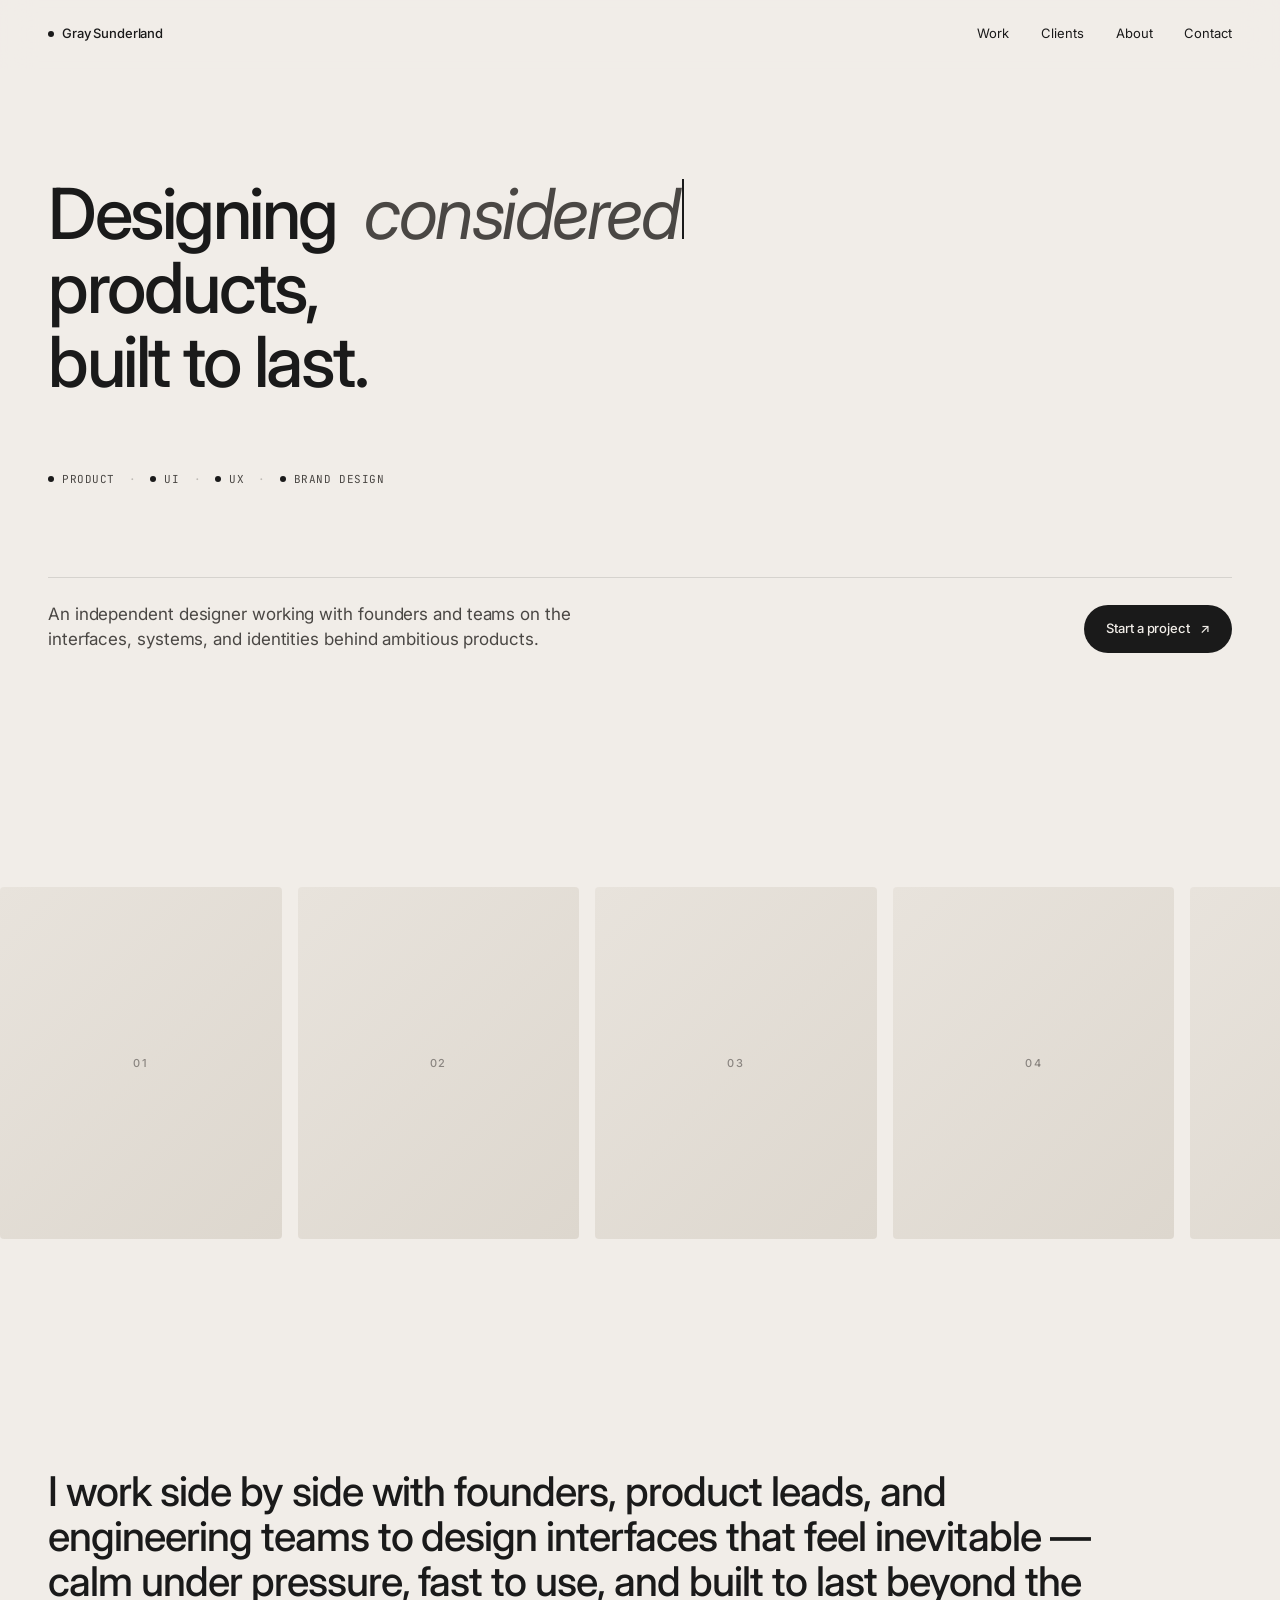
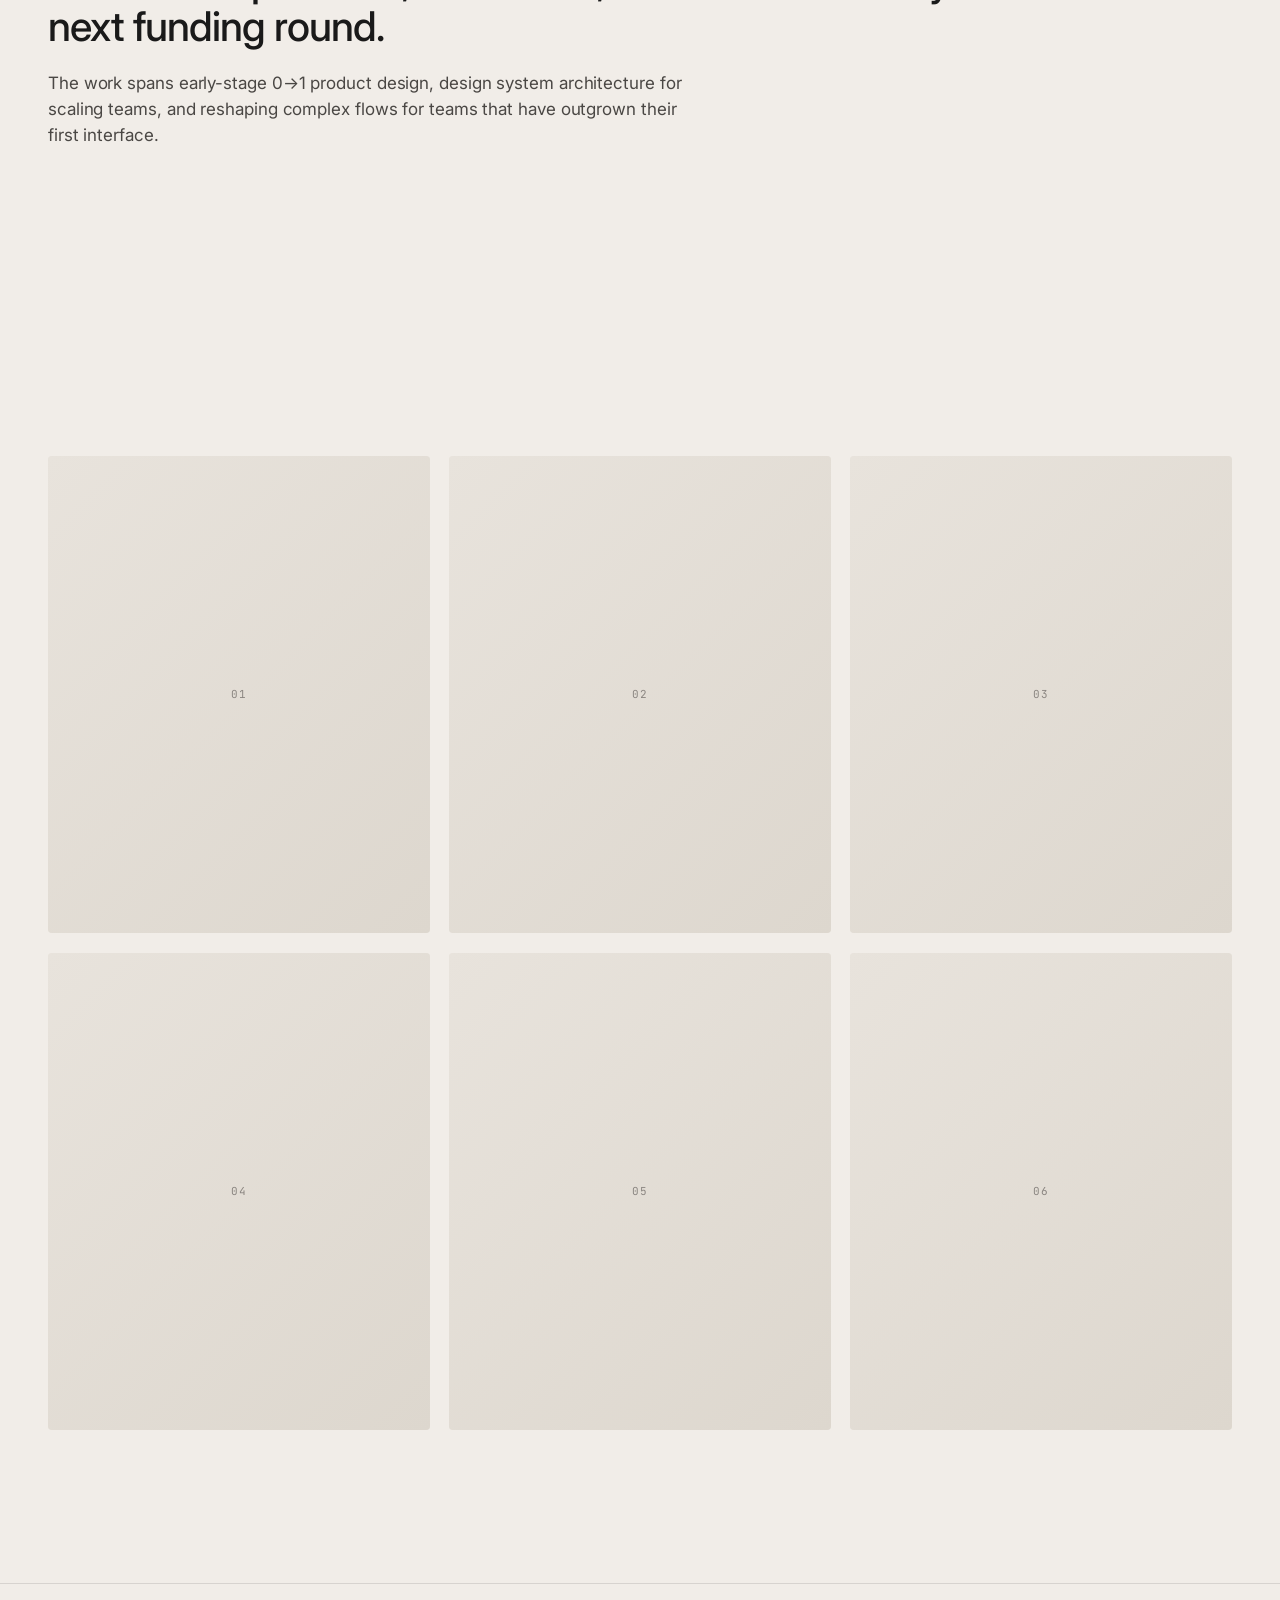
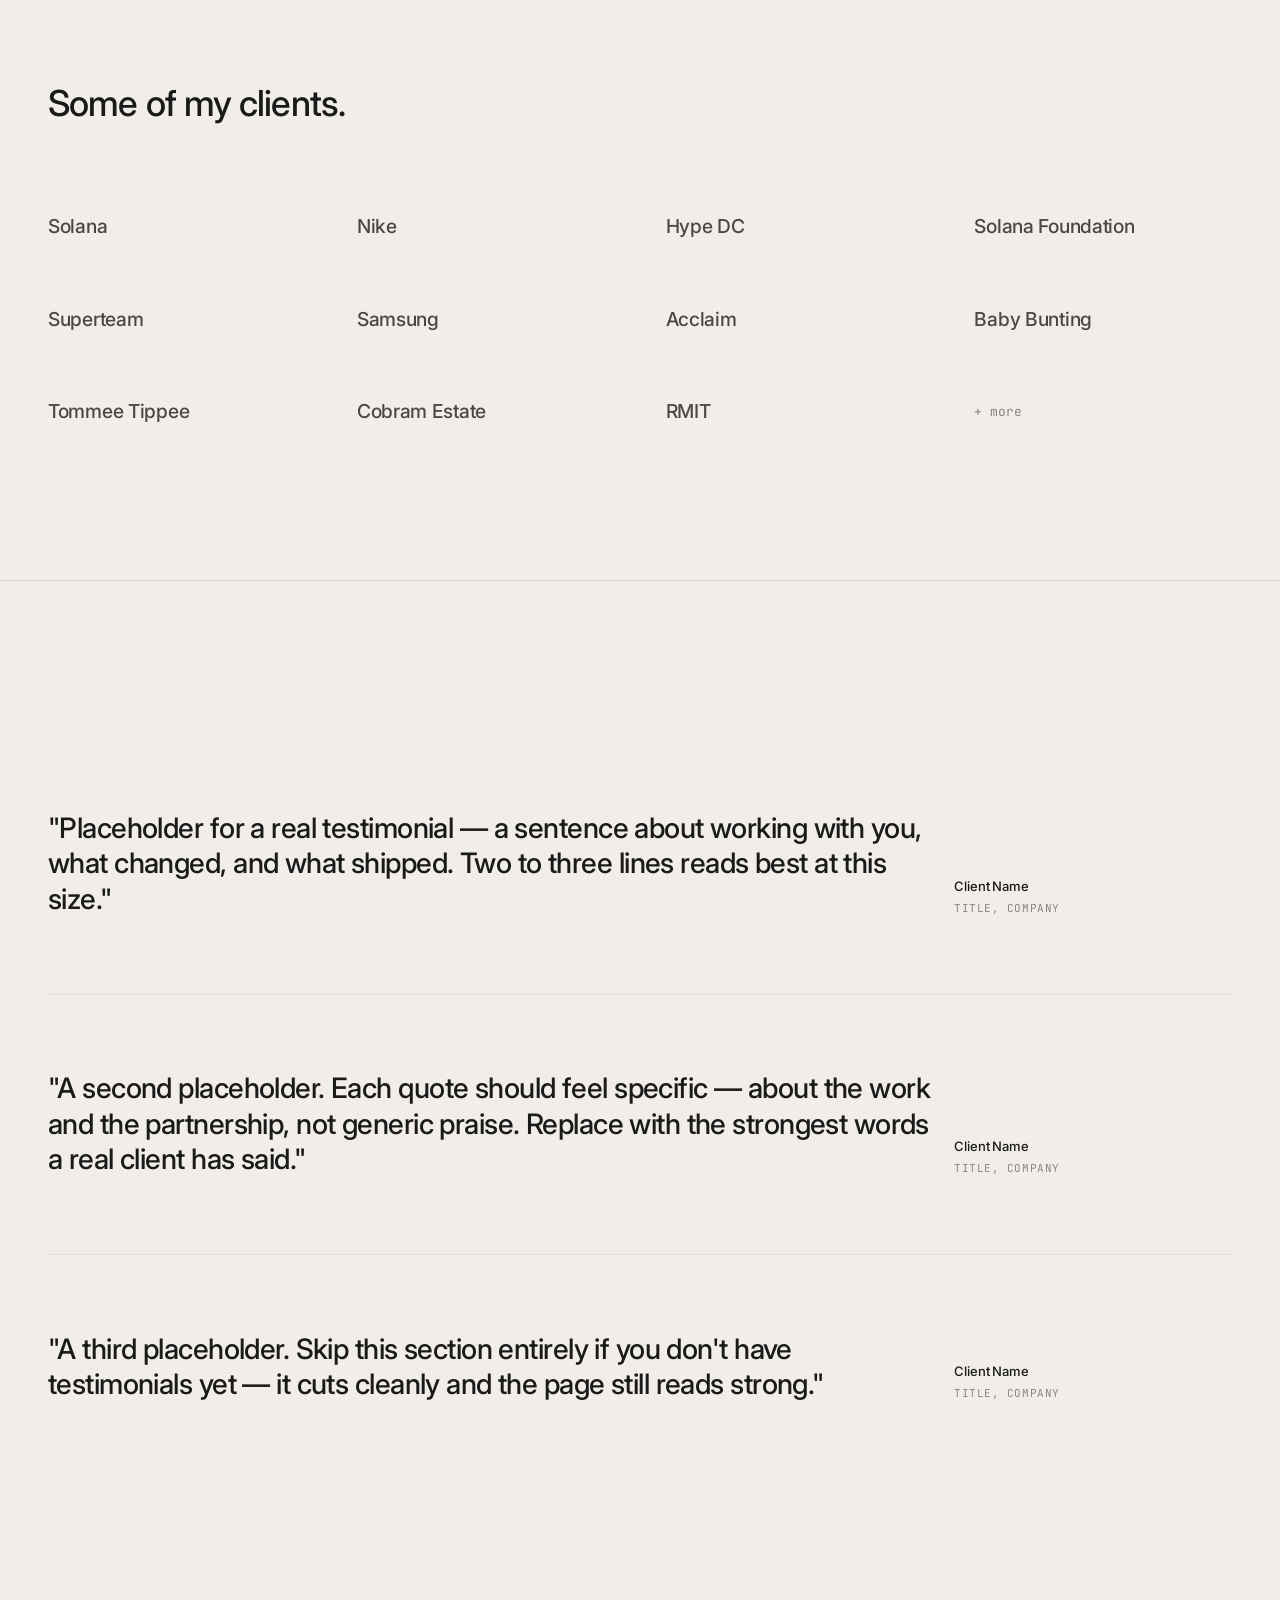
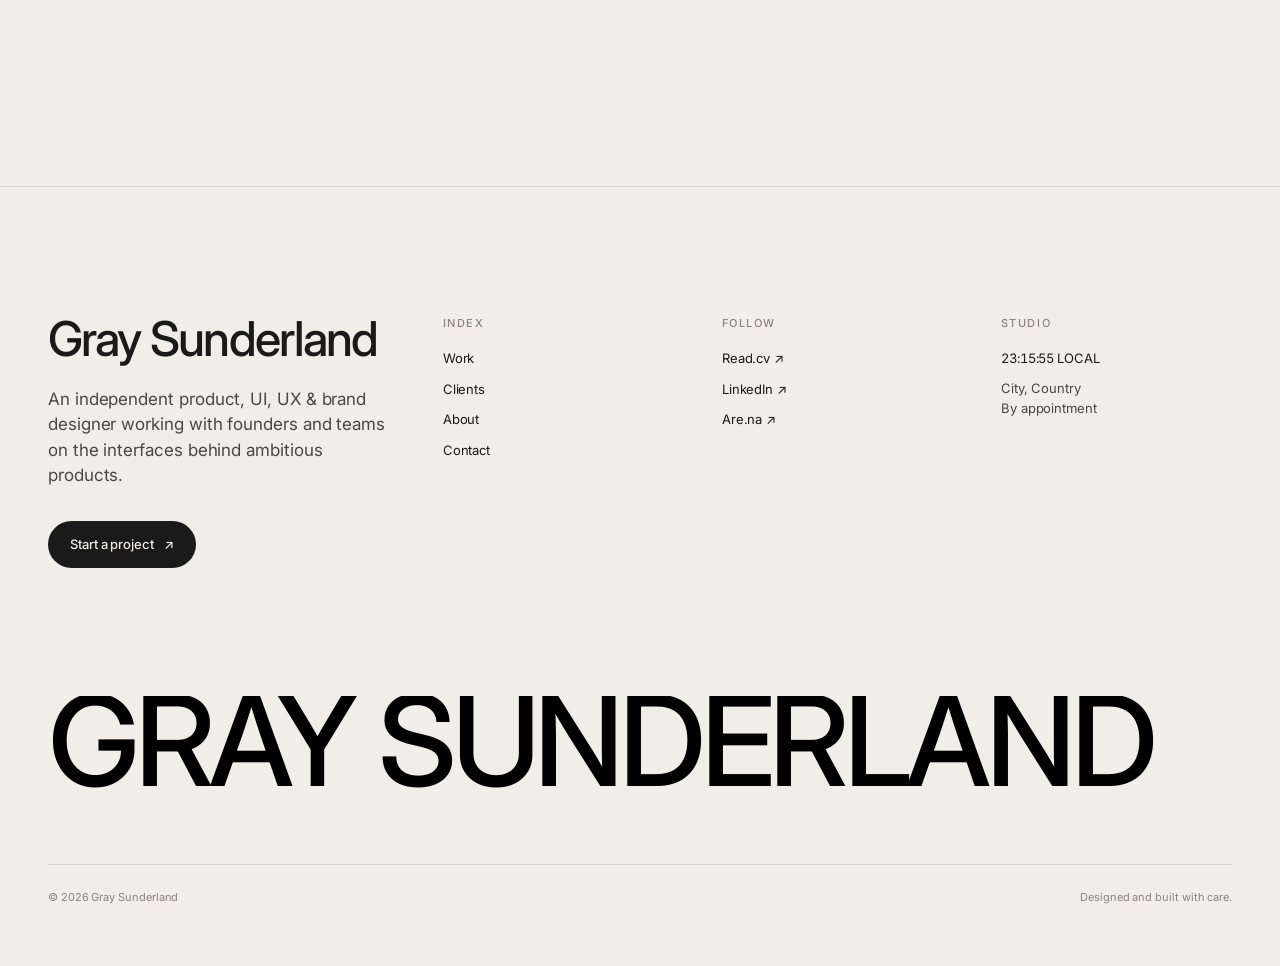
==== commit 15f51779: "Add files via upload" ====
--- a/index.html
+++ b/index.html
@@ -3,13 +3,12 @@
 <head>
   <meta charset="UTF-8">
   <meta name="viewport" content="width=device-width, initial-scale=1.0">
-  <title>Gray Sunderland — Product & UX Designer</title>
-  <meta name="description" content="Gray Sunderland is a product and UX designer working with founders and teams on the interfaces and systems behind ambitious products.">
-
-  <!-- Inter via Google Fonts -->
+  <title>Gray Sunderland — Product, UI, UX & Brand Designer</title>
+  <meta name="description" content="Gray Sunderland is a product, UI, UX and brand designer working with founders and teams on the interfaces and systems behind ambitious products.">
+
   <link rel="preconnect" href="https://fonts.googleapis.com">
   <link rel="preconnect" href="https://fonts.gstatic.com" crossorigin>
-  <link href="https://fonts.googleapis.com/css2?family=Inter:wght@300;400;500;600;700&display=swap" rel="stylesheet">
+  <link href="https://fonts.googleapis.com/css2?family=Inter:wght@300;400;500;600;700&family=JetBrains+Mono:wght@400;500&display=swap" rel="stylesheet">
 
   <link rel="stylesheet" href="css/main.css">
 </head>
@@ -23,6 +22,7 @@
     </a>
     <div class="nav-links">
       <a href="#work" class="nav-link hide-mobile">Work</a>
+      <a href="#clients" class="nav-link hide-mobile">Clients</a>
       <a href="#about" class="nav-link hide-mobile">About</a>
       <a href="mailto:hello@graysunderland.com" class="nav-link">Contact</a>
     </div>
@@ -30,22 +30,26 @@
 
   <!-- ============ HERO ============ -->
   <header class="hero shell">
-    <div class="hero-eyebrow-row">
-      <span class="dot"></span>
-      <span class="label">Product & UX Design — Selected Work, 2020 — 2026</span>
-    </div>
-
     <h1 class="hero-title">
-      <span class="line"><span>Designing</span></span>
-      <span class="line"><span>products that</span></span>
-      <span class="line"><span>earn their place.</span></span>
+      <span class="hero-static">Designing</span>
+      <span class="hero-typed" aria-live="polite">
+        <span class="hero-typed-text" data-typed></span><span class="hero-typed-caret" aria-hidden="true"></span>
+      </span>
+      <span class="hero-static">products,<br>built to last.</span>
     </h1>
 
+    <div class="hero-disciplines" aria-label="Disciplines">
+      <span class="discipline">Product</span>
+      <span class="discipline-sep">·</span>
+      <span class="discipline">UI</span>
+      <span class="discipline-sep">·</span>
+      <span class="discipline">UX</span>
+      <span class="discipline-sep">·</span>
+      <span class="discipline">Brand Design</span>
+    </div>
+
     <div class="hero-meta">
-      <div class="hero-meta-block">
-        <span class="label">About</span>
-        <p class="body-lg">Gray Sunderland is an independent product and UX designer working with founders and teams on the interfaces, flows, and systems behind ambitious products.</p>
-      </div>
+      <p class="hero-intro">An independent designer working with founders and teams on the interfaces, systems, and identities behind ambitious products.</p>
       <a href="mailto:hello@graysunderland.com" class="cta">
         Start a project
         <span class="arrow">↗</span>
@@ -56,19 +60,18 @@
   <!-- ============ MARQUEE ============ -->
   <section class="marquee" aria-label="Work preview">
     <div class="marquee-track">
-      <!-- Placeholder tiles — these will be replaced with real project images -->
-      <div class="marquee-tile placeholder"><span>01 / Preview Image</span></div>
-      <div class="marquee-tile placeholder"><span>02 / Preview Image</span></div>
-      <div class="marquee-tile placeholder"><span>03 / Preview Image</span></div>
-      <div class="marquee-tile placeholder"><span>04 / Preview Image</span></div>
-      <div class="marquee-tile placeholder"><span>05 / Preview Image</span></div>
-      <div class="marquee-tile placeholder"><span>06 / Preview Image</span></div>
-      <div class="marquee-tile placeholder"><span>07 / Preview Image</span></div>
-      <div class="marquee-tile placeholder"><span>08 / Preview Image</span></div>
-      <div class="marquee-tile placeholder"><span>09 / Preview Image</span></div>
-      <div class="marquee-tile placeholder"><span>10 / Preview Image</span></div>
-      <div class="marquee-tile placeholder"><span>11 / Preview Image</span></div>
-      <div class="marquee-tile placeholder"><span>12 / Preview Image</span></div>
+      <div class="marquee-tile placeholder"><span>01</span></div>
+      <div class="marquee-tile placeholder"><span>02</span></div>
+      <div class="marquee-tile placeholder"><span>03</span></div>
+      <div class="marquee-tile placeholder"><span>04</span></div>
+      <div class="marquee-tile placeholder"><span>05</span></div>
+      <div class="marquee-tile placeholder"><span>06</span></div>
+      <div class="marquee-tile placeholder"><span>07</span></div>
+      <div class="marquee-tile placeholder"><span>08</span></div>
+      <div class="marquee-tile placeholder"><span>09</span></div>
+      <div class="marquee-tile placeholder"><span>10</span></div>
+      <div class="marquee-tile placeholder"><span>11</span></div>
+      <div class="marquee-tile placeholder"><span>12</span></div>
     </div>
   </section>
 
@@ -76,162 +79,86 @@
   <section class="section shell reveal" id="about">
     <div class="about-statement">
       <p>I work side by side with founders, product leads, and engineering teams to design interfaces that feel inevitable — calm under pressure, fast to use, and built to last beyond the next funding round.</p>
-      <p>The work spans early-stage 0→1 product design, design system architecture for scaling teams, and reshaping complex flows for teams that have outgrown their first interface. I care about the small mechanical decisions that compound into trust.</p>
-      <div class="cta-row">
-        <a href="mailto:hello@graysunderland.com" class="cta">
-          Get in touch
-          <span class="arrow">↗</span>
-        </a>
-      </div>
-    </div>
-  </section>
-
-  <!-- ============ SELECT WORK ============ -->
+      <p>The work spans early-stage 0→1 product design, design system architecture for scaling teams, and reshaping complex flows for teams that have outgrown their first interface.</p>
+    </div>
+  </section>
+
+  <!-- ============ SELECT WORK — 3x3 GRID ============ -->
   <section class="section shell" id="work">
-    <div class="section-header">
-      <span class="label">Selected Work</span>
-      <span class="count">06 — Projects</span>
-    </div>
-
-    <div class="work">
-
-      <!-- PROJECT 1 -->
-      <article class="work-item">
-        <a href="projects/project-01.html" class="work-item-media placeholder">
-          <span>Project 01 — Hero</span>
-        </a>
-        <div class="work-item-info">
-          <div class="work-item-meta">
-            <span>Client Name</span>
-            <span class="sep"></span>
-            <span>2026</span>
-            <span class="sep"></span>
-            <span>Product Design</span>
-          </div>
-          <h3 class="work-item-title">Project One</h3>
-          <p class="work-item-desc">A one-line description of the problem and the result. Replace this with the real positioning statement.</p>
-          <a href="projects/project-01.html" class="work-item-link">View case study ↗</a>
-        </div>
-      </article>
-
-      <!-- PROJECT 2 -->
-      <article class="work-item">
-        <a href="projects/project-02.html" class="work-item-media placeholder">
-          <span>Project 02 — Hero</span>
-        </a>
-        <div class="work-item-info">
-          <div class="work-item-meta">
-            <span>Client Name</span>
-            <span class="sep"></span>
-            <span>2025</span>
-            <span class="sep"></span>
-            <span>UX & Product</span>
-          </div>
-          <h3 class="work-item-title">Project Two</h3>
-          <p class="work-item-desc">A one-line description of the problem and the result. Replace this with the real positioning statement.</p>
-          <a href="projects/project-02.html" class="work-item-link">View case study ↗</a>
-        </div>
-      </article>
-
-      <!-- PROJECT 3 -->
-      <article class="work-item">
-        <a href="projects/project-03.html" class="work-item-media placeholder">
-          <span>Project 03 — Hero</span>
-        </a>
-        <div class="work-item-info">
-          <div class="work-item-meta">
-            <span>Client Name</span>
-            <span class="sep"></span>
-            <span>2025</span>
-            <span class="sep"></span>
-            <span>Design Systems</span>
-          </div>
-          <h3 class="work-item-title">Project Three</h3>
-          <p class="work-item-desc">A one-line description of the problem and the result. Replace this with the real positioning statement.</p>
-          <a href="projects/project-03.html" class="work-item-link">View case study ↗</a>
-        </div>
-      </article>
-
-      <!-- PROJECT 4 -->
-      <article class="work-item">
-        <a href="projects/project-04.html" class="work-item-media placeholder">
-          <span>Project 04 — Hero</span>
-        </a>
-        <div class="work-item-info">
-          <div class="work-item-meta">
-            <span>Client Name</span>
-            <span class="sep"></span>
-            <span>2024</span>
-            <span class="sep"></span>
-            <span>Product Design</span>
-          </div>
-          <h3 class="work-item-title">Project Four</h3>
-          <p class="work-item-desc">A one-line description of the problem and the result. Replace this with the real positioning statement.</p>
-          <a href="projects/project-04.html" class="work-item-link">View case study ↗</a>
-        </div>
-      </article>
-
-      <!-- PROJECT 5 -->
-      <article class="work-item">
-        <a href="projects/project-05.html" class="work-item-media placeholder">
-          <span>Project 05 — Hero</span>
-        </a>
-        <div class="work-item-info">
-          <div class="work-item-meta">
-            <span>Client Name</span>
-            <span class="sep"></span>
-            <span>2023</span>
-            <span class="sep"></span>
-            <span>UX Strategy</span>
-          </div>
-          <h3 class="work-item-title">Project Five</h3>
-          <p class="work-item-desc">A one-line description of the problem and the result. Replace this with the real positioning statement.</p>
-          <a href="projects/project-05.html" class="work-item-link">View case study ↗</a>
-        </div>
-      </article>
-
-      <!-- PROJECT 6 -->
-      <article class="work-item">
-        <a href="projects/project-06.html" class="work-item-media placeholder">
-          <span>Project 06 — Hero</span>
-        </a>
-        <div class="work-item-info">
-          <div class="work-item-meta">
-            <span>Client Name</span>
-            <span class="sep"></span>
-            <span>2023</span>
-            <span class="sep"></span>
-            <span>Product Design</span>
-          </div>
-          <h3 class="work-item-title">Project Six</h3>
-          <p class="work-item-desc">A one-line description of the problem and the result. Replace this with the real positioning statement.</p>
-          <a href="projects/project-06.html" class="work-item-link">View case study ↗</a>
-        </div>
-      </article>
-
-    </div>
-  </section>
-
-  <!-- ============ ABOUT BLOCK ============ -->
-  <section class="section shell reveal">
-    <div class="about-block">
-      <span class="label">About</span>
-      <div class="content">
-        <h2>An independent practice built on one idea — the best product work happens side by side with the people building it.</h2>
-        <a href="mailto:hello@graysunderland.com" class="cta">
-          Learn more
-          <span class="arrow">↗</span>
-        </a>
-      </div>
+    <div class="work-grid">
+
+      <a href="projects/project-01.html" class="work-tile" data-name="Project One" data-tag="Product Design">
+        <div class="work-tile-media placeholder"><span>01</span></div>
+        <div class="work-tile-overlay">
+          <span class="work-tile-name">Project One</span>
+          <span class="work-tile-tag">Product Design</span>
+        </div>
+      </a>
+
+      <a href="projects/project-02.html" class="work-tile" data-name="Project Two" data-tag="UX & UI">
+        <div class="work-tile-media placeholder"><span>02</span></div>
+        <div class="work-tile-overlay">
+          <span class="work-tile-name">Project Two</span>
+          <span class="work-tile-tag">UX & UI</span>
+        </div>
+      </a>
+
+      <a href="projects/project-03.html" class="work-tile" data-name="Project Three" data-tag="Design System">
+        <div class="work-tile-media placeholder"><span>03</span></div>
+        <div class="work-tile-overlay">
+          <span class="work-tile-name">Project Three</span>
+          <span class="work-tile-tag">Design System</span>
+        </div>
+      </a>
+
+      <a href="projects/project-04.html" class="work-tile" data-name="Project Four" data-tag="Brand & Product">
+        <div class="work-tile-media placeholder"><span>04</span></div>
+        <div class="work-tile-overlay">
+          <span class="work-tile-name">Project Four</span>
+          <span class="work-tile-tag">Brand & Product</span>
+        </div>
+      </a>
+
+      <a href="projects/project-05.html" class="work-tile" data-name="Project Five" data-tag="UX Strategy">
+        <div class="work-tile-media placeholder"><span>05</span></div>
+        <div class="work-tile-overlay">
+          <span class="work-tile-name">Project Five</span>
+          <span class="work-tile-tag">UX Strategy</span>
+        </div>
+      </a>
+
+      <a href="projects/project-06.html" class="work-tile" data-name="Project Six" data-tag="Product Design">
+        <div class="work-tile-media placeholder"><span>06</span></div>
+        <div class="work-tile-overlay">
+          <span class="work-tile-name">Project Six</span>
+          <span class="work-tile-tag">Product Design</span>
+        </div>
+      </a>
+
+    </div>
+  </section>
+
+  <!-- ============ CLIENTS ============ -->
+  <section class="section shell clients-section" id="clients">
+    <p class="clients-intro">Some of my clients.</p>
+    <div class="clients-grid">
+      <div class="client">Solana</div>
+      <div class="client">Nike</div>
+      <div class="client">Hype DC</div>
+      <div class="client">Solana Foundation</div>
+      <div class="client">Superteam</div>
+      <div class="client">Samsung</div>
+      <div class="client">Acclaim</div>
+      <div class="client">Baby Bunting</div>
+      <div class="client">Tommee Tippee</div>
+      <div class="client">Cobram Estate</div>
+      <div class="client">RMIT</div>
+      <div class="client client--more">+ more</div>
     </div>
   </section>
 
   <!-- ============ TESTIMONIALS ============ -->
   <section class="section shell testimonials reveal">
-    <div class="testimonials-header">
-      <span class="label">Testimonials</span>
-    </div>
-
     <div class="testimonial">
       <blockquote>"Placeholder for a real testimonial — a sentence about working with you, what changed, and what shipped. Two to three lines reads best at this size."</blockquote>
       <cite>
@@ -257,46 +184,12 @@
     </div>
   </section>
 
-  <!-- ============ STUDIO NEWS ============ -->
-  <section class="section shell news reveal">
-    <div class="section-header" style="margin-bottom: 0; border: none; padding: 0;">
-      <span class="label">Studio News</span>
-    </div>
-
-    <div class="news-grid">
-      <article class="news-card">
-        <div class="news-card-media placeholder"></div>
-        <h3 class="news-card-title">News Item One</h3>
-        <p class="news-card-desc">A short paragraph describing the update — an award, a launch, a talk, a side project.</p>
-        <a href="#" class="news-card-link">Read more ↗</a>
-      </article>
-      <article class="news-card">
-        <div class="news-card-media placeholder"></div>
-        <h3 class="news-card-title">News Item Two</h3>
-        <p class="news-card-desc">A short paragraph describing the update — an award, a launch, a talk, a side project.</p>
-        <a href="#" class="news-card-link">Read more ↗</a>
-      </article>
-      <article class="news-card">
-        <div class="news-card-media placeholder"></div>
-        <h3 class="news-card-title">News Item Three</h3>
-        <p class="news-card-desc">A short paragraph describing the update — an award, a launch, a talk, a side project.</p>
-        <a href="#" class="news-card-link">Read more ↗</a>
-      </article>
-      <article class="news-card">
-        <div class="news-card-media placeholder"></div>
-        <h3 class="news-card-title">News Item Four</h3>
-        <p class="news-card-desc">A short paragraph describing the update — an award, a launch, a talk, a side project.</p>
-        <a href="#" class="news-card-link">Read more ↗</a>
-      </article>
-    </div>
-  </section>
-
   <!-- ============ FOOTER ============ -->
   <footer class="footer">
     <div class="footer-top">
       <div>
         <h2 class="footer-brand">Gray Sunderland</h2>
-        <p class="footer-tagline">An independent product & UX designer working with founders and teams on the interfaces behind ambitious products.</p>
+        <p class="footer-tagline">An independent product, UI, UX & brand designer working with founders and teams on the interfaces behind ambitious products.</p>
         <a href="mailto:hello@graysunderland.com" class="cta">
           Start a project
           <span class="arrow">↗</span>
@@ -307,6 +200,7 @@
         <h4>Index</h4>
         <ul>
           <li><a href="#work">Work</a></li>
+          <li><a href="#clients">Clients</a></li>
           <li><a href="#about">About</a></li>
           <li><a href="mailto:hello@graysunderland.com">Contact</a></li>
         </ul>
@@ -335,7 +229,6 @@
       </div>
     </div>
 
-    <!-- Animated wordmark -->
     <div class="footer-wordmark" aria-hidden="true">
       <svg viewBox="0 0 1320 120" xmlns="http://www.w3.org/2000/svg" preserveAspectRatio="xMidYMid meet">
         <text x="0" y="100" font-family="Inter, sans-serif" font-size="140" font-weight="500" letter-spacing="-6">GRAY SUNDERLAND</text>
--- a/css/main.css
+++ b/css/main.css
@@ -38,6 +38,7 @@
 
   /* Type */
   --font-sans: 'Inter', -apple-system, BlinkMacSystemFont, 'Segoe UI', sans-serif;
+  --font-mono: 'JetBrains Mono', 'SF Mono', Menlo, Consolas, monospace;
 
   /* Type scale — refined, editorial */
   --fs-xs: 11px;
@@ -48,7 +49,7 @@
   --fs-xl: 32px;
   --fs-2xl: clamp(2.5rem, 5vw, 4rem);
   --fs-3xl: clamp(3rem, 7vw, 6rem);
-  --fs-hero: clamp(3.5rem, 10.5vw, 12rem);
+  --fs-hero: clamp(2.5rem, 5.5vw, 5.5rem);
 
   /* Spacing */
   --gutter: clamp(20px, 4vw, 48px);
@@ -229,77 +230,112 @@
 .hero {
   display: flex;
   flex-direction: column;
-  justify-content: flex-end;
-  padding-top: 120px;
-  padding-bottom: 60px;
+  justify-content: center;
+  padding-top: 160px;
+  padding-bottom: clamp(80px, 12vw, 140px);
   position: relative;
-  min-height: 100svh;
-}
-
-/* On smaller screens, let the hero be content-sized so we don't get
-   a giant empty pinned-to-bottom layout. */
+  min-height: 90svh;
+}
+
 @media (max-width: 960px) {
   .hero {
     min-height: 0;
-    padding-top: 100px;
-    padding-bottom: 40px;
+    padding-top: 120px;
+    padding-bottom: 60px;
   }
 }
 
-.hero-eyebrow-row {
+.hero-title {
+  font-size: var(--fs-hero);
+  font-weight: 500;
+  letter-spacing: -0.035em;
+  line-height: 1.05;
+  margin-bottom: clamp(40px, 6vw, 72px);
+  max-width: 18ch;
+}
+
+.hero-title .hero-static {
+  display: inline;
+  color: var(--ink);
+}
+
+.hero-title .hero-typed {
+  display: inline-flex;
+  align-items: baseline;
+  color: var(--ink-soft);
+  font-style: italic;
+  font-weight: 400;
+  white-space: nowrap;
+  margin: 0 0.18em;
+}
+
+.hero-typed-text {
+  display: inline-block;
+  min-width: 0.1em;
+}
+
+.hero-typed-caret {
+  display: inline-block;
+  width: 2px;
+  height: 0.85em;
+  background: var(--ink);
+  margin-left: 4px;
+  vertical-align: -0.05em;
+  animation: caret-blink 1s steps(1, end) infinite;
+}
+
+@keyframes caret-blink {
+  0%, 50% { opacity: 1; }
+  51%, 100% { opacity: 0; }
+}
+
+/* Disciplines strip */
+.hero-disciplines {
   display: flex;
   align-items: center;
-  gap: 16px;
-  margin-bottom: clamp(40px, 8vw, 80px);
-}
-
-.hero-eyebrow-row .dot {
-  width: 8px;
-  height: 8px;
+  flex-wrap: wrap;
+  gap: 12px 14px;
+  font-family: var(--font-mono);
+  font-size: var(--fs-xs);
+  font-weight: 400;
+  letter-spacing: 0.05em;
+  text-transform: uppercase;
+  color: var(--ink-soft);
+  margin-bottom: clamp(48px, 7vw, 96px);
+  animation: fade-up 0.9s var(--ease-out) 0.4s both;
+}
+
+.discipline {
+  position: relative;
+  padding-left: 14px;
+}
+
+.discipline::before {
+  content: '';
+  position: absolute;
+  left: 0;
+  top: 50%;
+  width: 6px;
+  height: 6px;
   border-radius: 50%;
   background: var(--ink);
-  animation: pulse 2.4s var(--ease) infinite;
-}
-
-@keyframes pulse {
-  0%, 100% { opacity: 1; transform: scale(1); }
-  50% { opacity: 0.4; transform: scale(0.8); }
-}
-
-.hero-title {
-  font-size: var(--fs-hero);
-  font-weight: 500;
-  letter-spacing: -0.045em;
-  line-height: 0.98;
-  margin-bottom: clamp(24px, 4vw, 48px);
-}
-
-.hero-title .line {
-  display: block;
-  overflow: hidden;
-}
-
-.hero-title .line > span {
-  display: inline-block;
-  animation: rise 1.1s var(--ease-out) both;
-}
-
-.hero-title .line:nth-child(2) > span { animation-delay: 0.08s; }
-.hero-title .line:nth-child(3) > span { animation-delay: 0.16s; }
-
-@keyframes rise {
-  from { transform: translateY(110%); }
-  to { transform: translateY(0); }
-}
-
+  transform: translateY(-50%);
+}
+
+.discipline-sep {
+  color: var(--ink-mute);
+  opacity: 0.5;
+}
+
+/* Hero meta */
 .hero-meta {
   display: grid;
   grid-template-columns: 1fr auto;
   align-items: end;
-  gap: 24px;
+  gap: 32px;
   border-top: 1px solid var(--line);
   padding-top: 24px;
-  animation: fade-up 0.9s var(--ease-out) 0.5s both;
+  animation: fade-up 0.9s var(--ease-out) 0.6s both;
 }
 
 @keyframes fade-up {
@@ -307,14 +343,13 @@
   to { opacity: 1; transform: translateY(0); }
 }
 
-.hero-meta-block {
-  display: flex;
-  flex-direction: column;
-  gap: 8px;
-  max-width: 460px;
-}
-
-.hero-meta-block .label { color: var(--ink-mute); }
+.hero-intro {
+  font-size: var(--fs-md);
+  line-height: 1.5;
+  color: var(--ink-soft);
+  max-width: 52ch;
+  letter-spacing: -0.005em;
+}
 
 .cta {
   display: inline-flex;
@@ -436,204 +471,160 @@
   margin-top: clamp(40px, 5vw, 64px);
 }
 
-/* ---- Section header ---- */
-.section-header {
-  display: flex;
-  align-items: baseline;
-  justify-content: space-between;
-  border-top: 1px solid var(--line);
-  padding-top: 24px;
-  margin-bottom: clamp(48px, 8vw, 96px);
-}
-
-.section-header .label { color: var(--ink-mute); }
-
-.section-header .count {
-  font-size: var(--fs-sm);
-  color: var(--ink-mute);
-  font-variant-numeric: tabular-nums;
-}
-
-/* ---- Work grid ---- */
-.work {
+/* ---- Work grid (3-column tile grid with hover overlay) ---- */
+.work-grid {
   display: grid;
-  grid-template-columns: 1fr;
-  gap: clamp(80px, 10vw, 140px);
-}
-
-.work-item {
-  display: grid;
-  grid-template-columns: repeat(12, 1fr);
-  gap: 24px;
-  align-items: start;
-  transition: opacity 1s var(--ease-out), transform 1s var(--ease-out);
-}
-
-.work-item.is-animatable {
-  opacity: 0;
-  transform: translateY(40px);
-}
-
-.work-item.is-visible {
-  opacity: 1;
-  transform: translateY(0);
-}
-
-.work-item-media {
-  grid-column: 1 / span 7;
+  grid-template-columns: repeat(3, 1fr);
+  gap: clamp(12px, 1.5vw, 20px);
+}
+
+.work-tile {
+  position: relative;
+  display: block;
   aspect-ratio: 4 / 5;
-  background: var(--bg-elevated);
   border-radius: var(--radius);
   overflow: hidden;
-  position: relative;
-  display: block;
-}
-
-.work-item-media a {
-  display: block;
-  width: 100%;
-  height: 100%;
-}
-
-.work-item-media img,
-.work-item-media video {
+  background: var(--bg-elevated);
+  cursor: pointer;
+  isolation: isolate;
+}
+
+.work-tile-media {
+  position: absolute;
+  inset: 0;
+  overflow: hidden;
+}
+
+.work-tile-media img,
+.work-tile-media video {
   width: 100%;
   height: 100%;
   object-fit: cover;
-  transition: transform 1.4s var(--ease);
-}
-
-.work-item-media:hover img,
-.work-item-media:hover video {
-  transform: scale(1.03);
-}
-
-.work-item-media.placeholder {
+  transition: transform 1s var(--ease);
+}
+
+.work-tile:hover .work-tile-media img,
+.work-tile:hover .work-tile-media video {
+  transform: scale(1.04);
+}
+
+.work-tile-media.placeholder {
   background: linear-gradient(135deg, var(--bg-elevated), #DDD7CE);
   display: flex;
   align-items: center;
   justify-content: center;
 }
 
-.work-item-media.placeholder span {
+.work-tile-media.placeholder span {
+  font-family: var(--font-mono);
   font-size: var(--fs-xs);
   color: var(--ink-mute);
-  letter-spacing: 0.14em;
+  letter-spacing: 0.1em;
+  font-weight: 400;
+}
+
+.work-tile-overlay {
+  position: absolute;
+  inset: 0;
+  display: flex;
+  flex-direction: column;
+  justify-content: flex-end;
+  padding: clamp(16px, 2vw, 28px);
+  background: linear-gradient(to top,
+    rgba(26, 26, 26, 0.55) 0%,
+    rgba(26, 26, 26, 0.25) 40%,
+    rgba(26, 26, 26, 0) 70%);
+  opacity: 0;
+  transition: opacity var(--dur) var(--ease);
+  color: var(--bg);
+  gap: 4px;
+}
+
+.work-tile:hover .work-tile-overlay,
+.work-tile:focus-visible .work-tile-overlay {
+  opacity: 1;
+}
+
+.work-tile-name {
+  font-size: clamp(1rem, 1.4vw, 1.25rem);
+  font-weight: 500;
+  letter-spacing: -0.015em;
+  line-height: 1.1;
+  transform: translateY(8px);
+  transition: transform 0.5s var(--ease);
+}
+
+.work-tile-tag {
+  font-family: var(--font-mono);
+  font-size: var(--fs-xs);
+  font-weight: 400;
+  letter-spacing: 0.05em;
   text-transform: uppercase;
-  font-weight: 500;
-}
-
-.work-item-info {
-  grid-column: 9 / span 4;
-  display: flex;
-  flex-direction: column;
-  gap: 16px;
-  padding-top: 8px;
-}
-
-/* Alternating layout — even items put media on the right, info on the left */
-.work-item:nth-child(even) .work-item-media {
-  grid-column: 6 / span 7;
-}
-
-.work-item:nth-child(even) .work-item-info {
-  grid-column: 1 / span 4;
-  grid-row: 1;
-}
-
-.work-item-meta {
-  display: flex;
-  gap: 12px;
-  align-items: center;
-  flex-wrap: wrap;
-  color: var(--ink-mute);
-  font-size: var(--fs-xs);
-  font-weight: 500;
-  text-transform: uppercase;
-  letter-spacing: 0.12em;
-}
-
-.work-item-meta .sep {
-  width: 2px;
-  height: 2px;
-  background: var(--ink-mute);
-  border-radius: 50%;
-  flex-shrink: 0;
-}
-
-.work-item-title {
-  font-size: clamp(1.75rem, 3vw, 2.5rem);
-  font-weight: 500;
-  letter-spacing: -0.03em;
-  line-height: 1;
-}
-
-.work-item-desc {
-  font-size: var(--fs-md);
-  line-height: 1.45;
-  color: var(--ink-soft);
-}
-
-.work-item-link {
-  margin-top: 8px;
-  display: inline-flex;
-  align-items: center;
-  gap: 8px;
-  font-size: var(--fs-sm);
-  font-weight: 500;
-  border-bottom: 1px solid var(--ink);
-  padding-bottom: 4px;
-  align-self: flex-start;
-  transition: gap var(--dur) var(--ease);
-}
-
-.work-item-link:hover {
-  gap: 14px;
-}
-
-.work-item-status {
-  font-size: var(--fs-xs);
-  font-weight: 500;
-  letter-spacing: 0.14em;
-  text-transform: uppercase;
-  color: var(--ink-mute);
-}
-
-/* ---- About block (small) ---- */
-.about-block {
-  display: grid;
-  grid-template-columns: repeat(12, 1fr);
-  gap: 24px;
+  opacity: 0.85;
+  transform: translateY(8px);
+  transition: transform 0.5s var(--ease) 0.05s;
+}
+
+.work-tile:hover .work-tile-name,
+.work-tile:hover .work-tile-tag,
+.work-tile:focus-visible .work-tile-name,
+.work-tile:focus-visible .work-tile-tag {
+  transform: translateY(0);
+}
+
+/* ---- Clients section ---- */
+.clients-section {
   border-top: 1px solid var(--line);
-  padding-top: 24px;
-}
-
-.about-block .label {
-  grid-column: span 3;
-  color: var(--ink-mute);
-}
-
-.about-block .content {
-  grid-column: span 9;
-}
-
-.about-block h2 {
-  font-size: clamp(1.5rem, 3vw, 2.5rem);
+  padding-top: clamp(60px, 8vw, 100px);
+}
+
+.clients-intro {
+  font-size: clamp(1.5rem, 2.8vw, 2.25rem);
   font-weight: 500;
   letter-spacing: -0.025em;
   line-height: 1.1;
-  margin-bottom: 32px;
-  max-width: 18ch;
+  color: var(--ink);
+  margin-bottom: clamp(48px, 7vw, 88px);
+  max-width: 24ch;
+}
+
+.clients-grid {
+  display: grid;
+  grid-template-columns: repeat(4, 1fr);
+  gap: clamp(40px, 5vw, 80px) clamp(32px, 4vw, 64px);
+  align-items: center;
+}
+
+.client {
+  font-size: clamp(1.125rem, 1.5vw, 1.375rem);
+  font-weight: 500;
+  letter-spacing: -0.015em;
+  color: var(--ink-soft);
+  text-align: left;
+  transition: color var(--dur) var(--ease), transform var(--dur) var(--ease);
+}
+
+.client:hover {
+  color: var(--ink);
+  transform: translateY(-2px);
+}
+
+.client--more {
+  color: var(--ink-mute);
+  font-weight: 400;
+  font-family: var(--font-mono);
+  font-size: var(--fs-sm);
+  letter-spacing: 0;
+}
+
+.client--more:hover {
+  color: var(--ink-soft);
+  transform: none;
 }
 
 /* ---- Testimonials ---- */
 .testimonials {
   border-top: 1px solid var(--line);
-  padding-top: 24px;
-}
-
-.testimonials-header {
-  margin-bottom: clamp(48px, 6vw, 80px);
 }
 
 .testimonial {
@@ -644,7 +635,7 @@
   border-top: 1px solid var(--line-soft);
 }
 
-.testimonial:first-of-type { border-top: none; padding-top: 0; }
+.testimonial:first-of-type { border-top: none; }
 
 .testimonial blockquote {
   grid-column: 1 / span 9;
@@ -670,71 +661,11 @@
 }
 
 .testimonial cite .role {
+  font-family: var(--font-mono);
   font-size: var(--fs-xs);
   color: var(--ink-mute);
   text-transform: uppercase;
-  letter-spacing: 0.12em;
-}
-
-/* ---- News ---- */
-.news {
-  border-top: 1px solid var(--line);
-  padding-top: 24px;
-}
-
-.news-grid {
-  display: grid;
-  grid-template-columns: repeat(4, 1fr);
-  gap: 32px;
-  margin-top: clamp(48px, 6vw, 80px);
-}
-
-.news-card {
-  display: flex;
-  flex-direction: column;
-  gap: 16px;
-}
-
-.news-card-media {
-  aspect-ratio: 4 / 5;
-  background: var(--bg-elevated);
-  border-radius: var(--radius);
-  overflow: hidden;
-}
-
-.news-card-media img,
-.news-card-media video {
-  width: 100%;
-  height: 100%;
-  object-fit: cover;
-}
-
-.news-card-media.placeholder {
-  background: linear-gradient(135deg, var(--bg-elevated), #DDD7CE);
-}
-
-.news-card-title {
-  font-size: var(--fs-md);
-  font-weight: 500;
-  letter-spacing: -0.01em;
-  line-height: 1.25;
-}
-
-.news-card-desc {
-  font-size: var(--fs-sm);
-  color: var(--ink-soft);
-  line-height: 1.45;
-}
-
-.news-card-link {
-  margin-top: auto;
-  font-size: var(--fs-xs);
-  font-weight: 500;
-  text-transform: uppercase;
-  letter-spacing: 0.14em;
-  border-bottom: 1px solid var(--ink);
-  padding-bottom: 4px;
-  align-self: flex-start;
+  letter-spacing: 0.05em;
 }
 
 /* ---- Footer ---- */
@@ -849,28 +780,13 @@
 @media (max-width: 960px) {
   .nav-links { gap: 20px; }
 
-  .work-item,
-  .work-item:nth-child(even) {
-    grid-template-columns: 1fr;
-  }
-
-  .work-item-media,
-  .work-item-info,
-  .work-item:nth-child(even) .work-item-media,
-  .work-item:nth-child(even) .work-item-info {
-    grid-column: 1 / -1;
-    grid-row: auto;
-  }
-
-  .about-block { grid-template-columns: 1fr; gap: 24px; }
-  .about-block .label,
-  .about-block .content { grid-column: 1 / -1; }
+  .work-grid { grid-template-columns: repeat(2, 1fr); gap: 12px; }
+
+  .clients-grid { grid-template-columns: repeat(3, 1fr); gap: 36px 32px; }
 
   .testimonial { grid-template-columns: 1fr; gap: 16px; }
   .testimonial blockquote,
   .testimonial cite { grid-column: 1 / -1; }
-
-  .news-grid { grid-template-columns: repeat(2, 1fr); gap: 24px; }
 
   .footer-top {
     grid-template-columns: 1fr 1fr;
@@ -880,9 +796,21 @@
 
 @media (max-width: 560px) {
   .nav-link.hide-mobile { display: none; }
-  .news-grid { grid-template-columns: 1fr; }
   .footer-top { grid-template-columns: 1fr; }
-  .hero-meta { grid-template-columns: 1fr; gap: 24px; align-items: start; }
+  .hero-meta { grid-template-columns: 1fr; gap: 28px; align-items: start; }
+  .clients-grid { grid-template-columns: repeat(2, 1fr); gap: 32px 24px; }
+  .work-grid { grid-template-columns: 1fr; gap: 12px; }
+
+  /* Mobile: hover overlays don't work — always show name+tag as a static caption */
+  .work-tile-overlay {
+    opacity: 1;
+    background: linear-gradient(to top,
+      rgba(26, 26, 26, 0.65) 0%,
+      rgba(26, 26, 26, 0.3) 40%,
+      rgba(26, 26, 26, 0) 70%);
+  }
+  .work-tile-name,
+  .work-tile-tag { transform: translateY(0); }
 }
 
 /* ---- Reduced motion ---- */
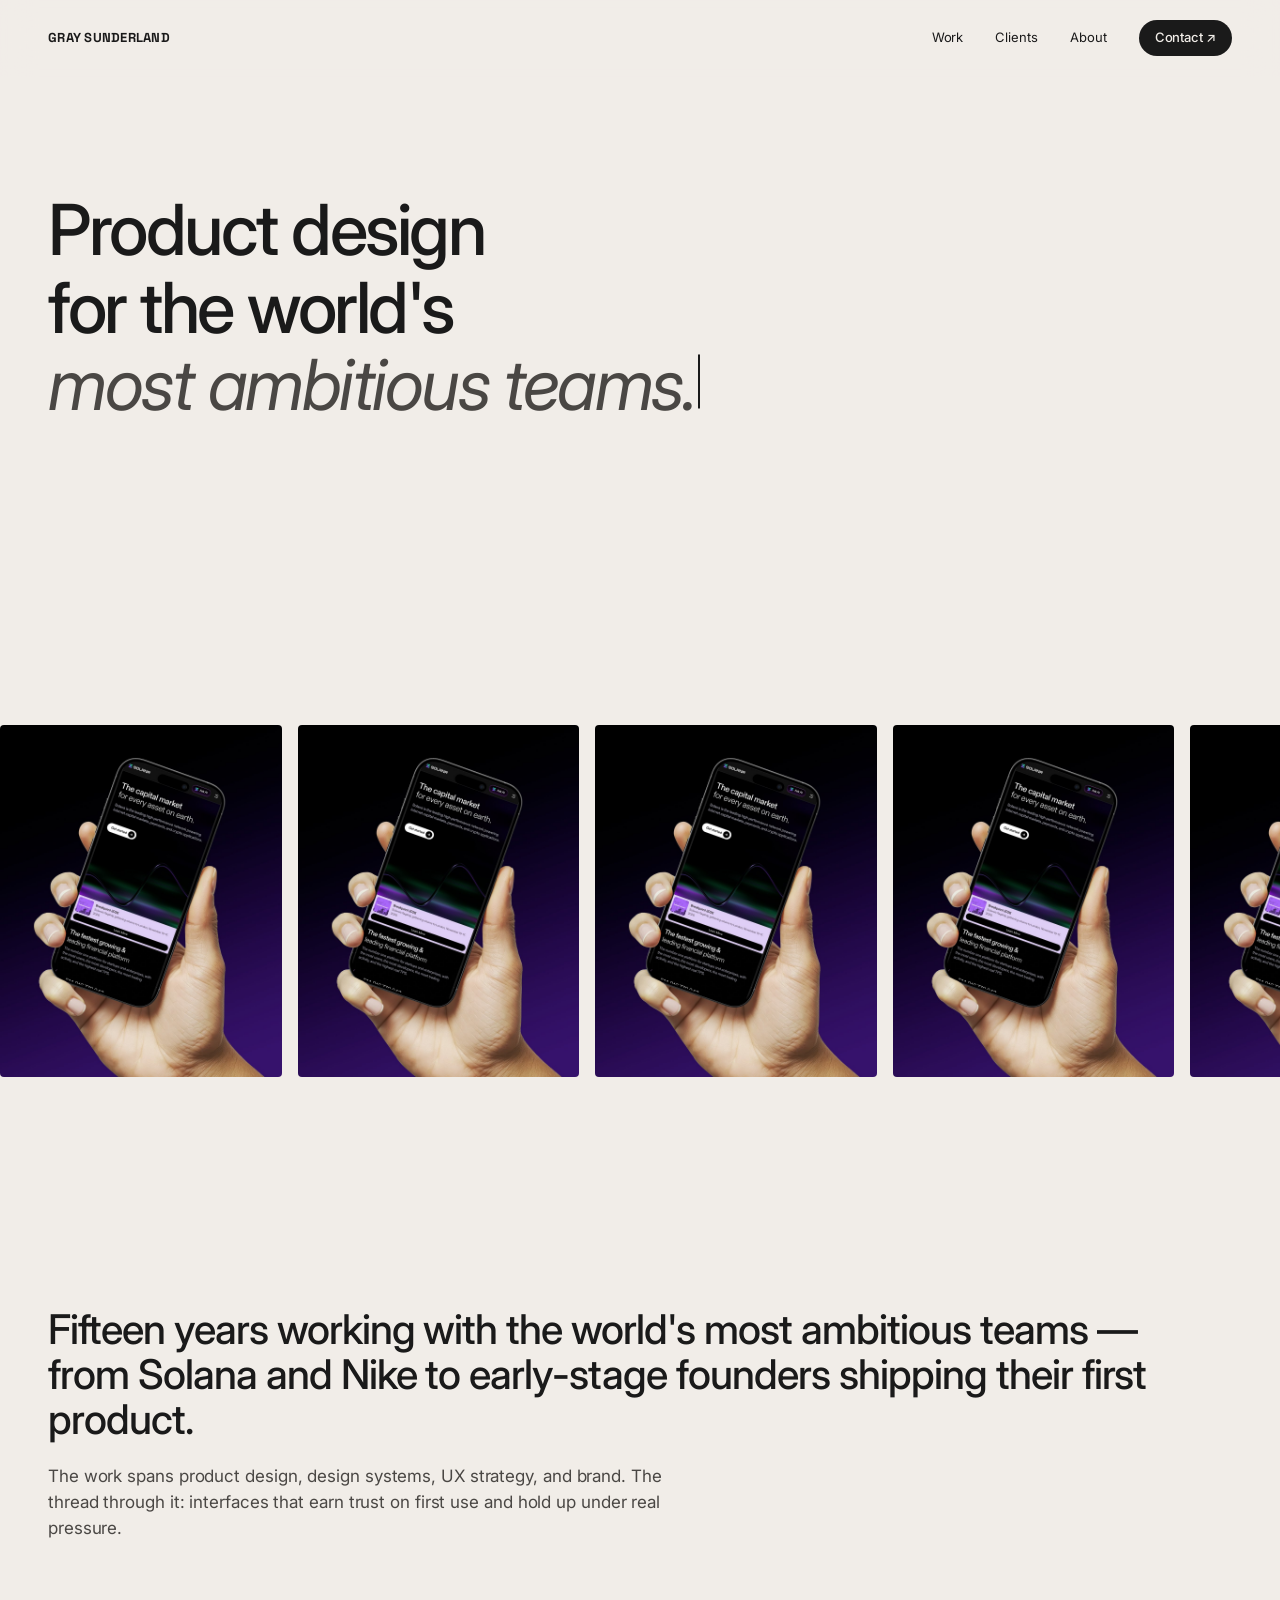
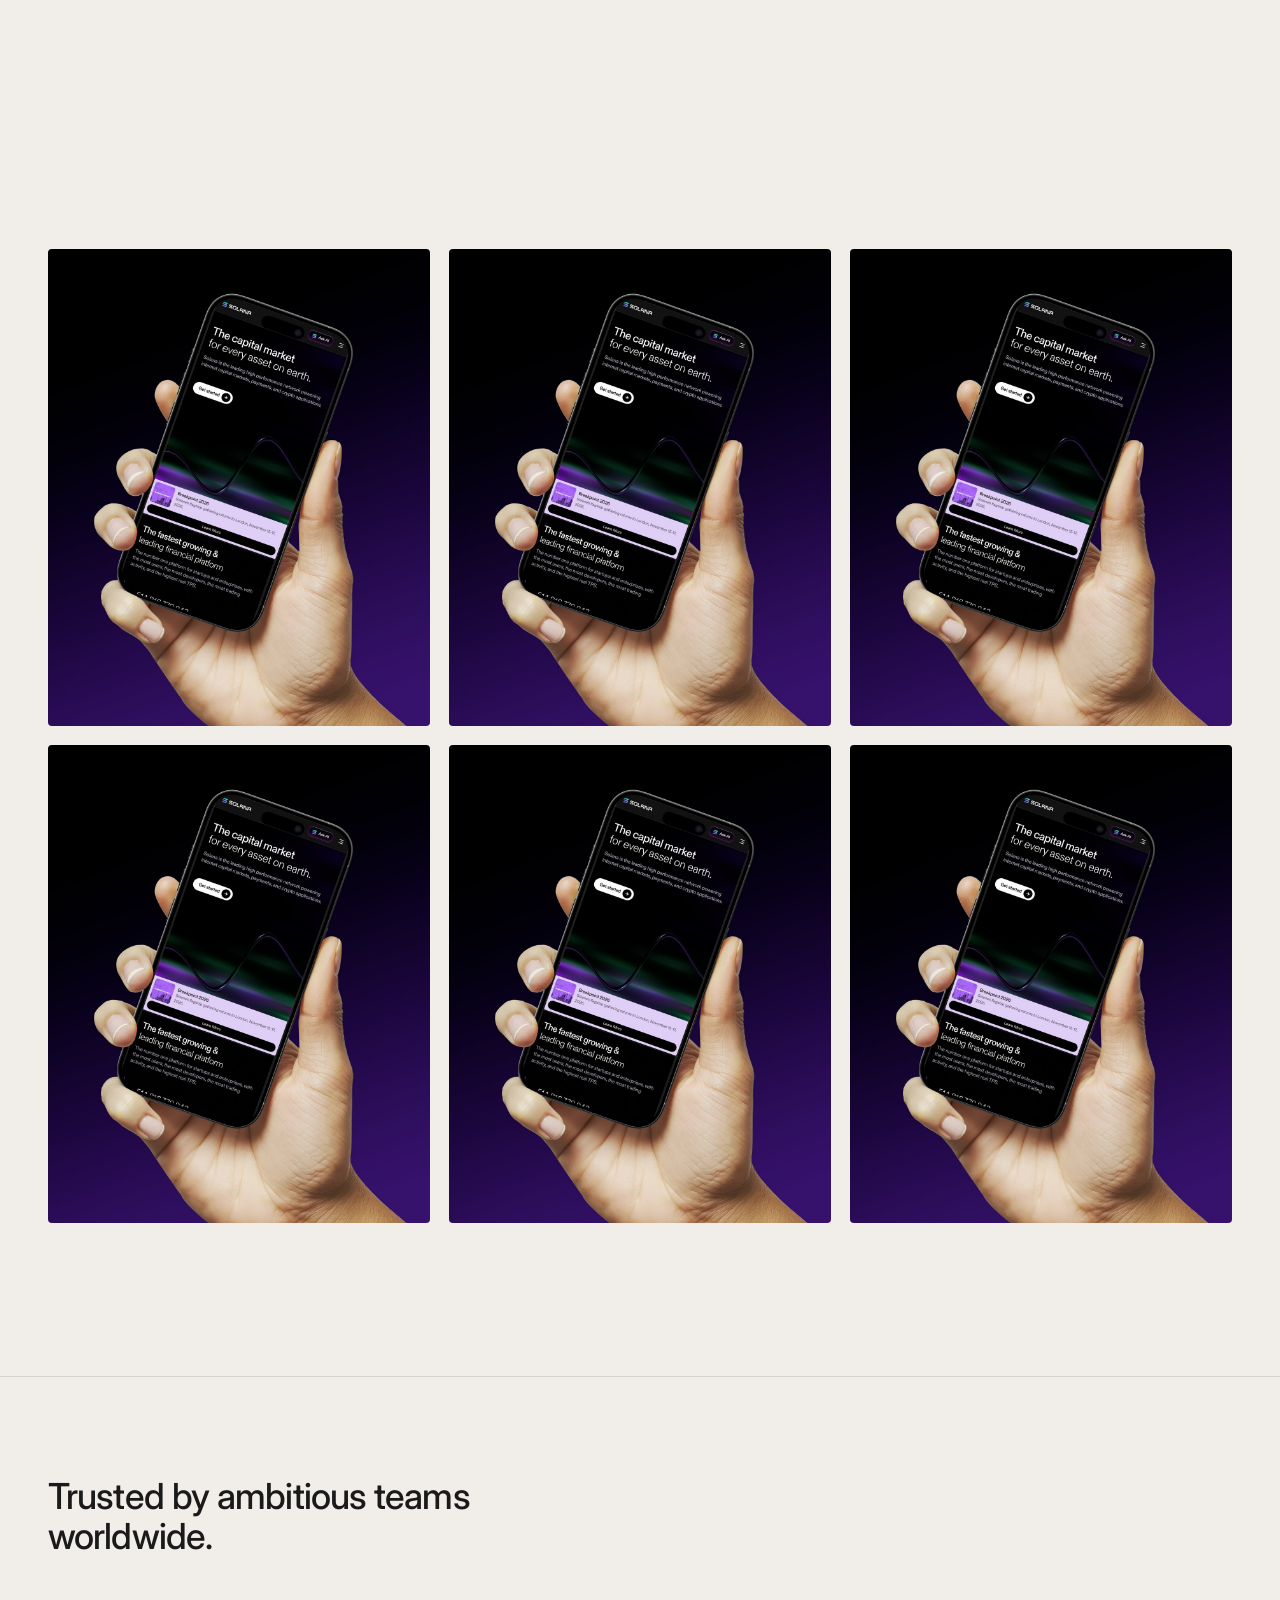
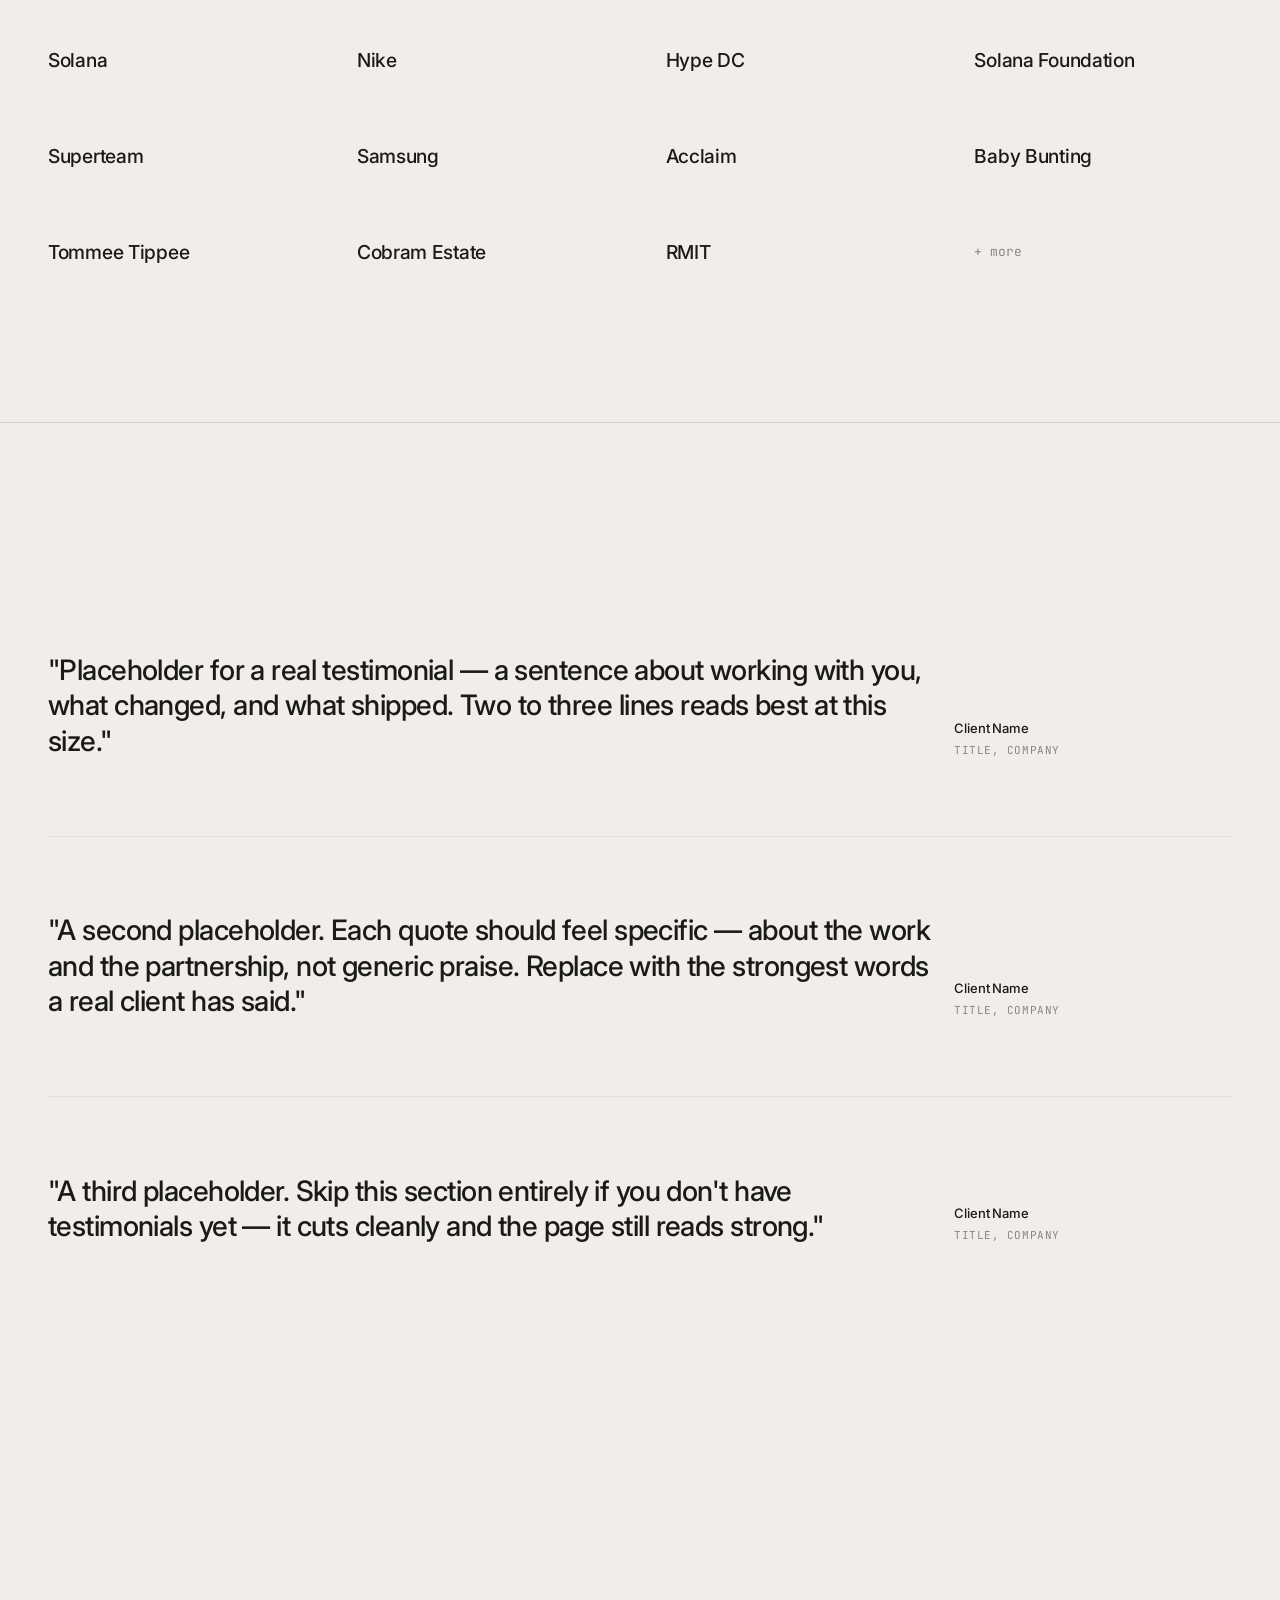
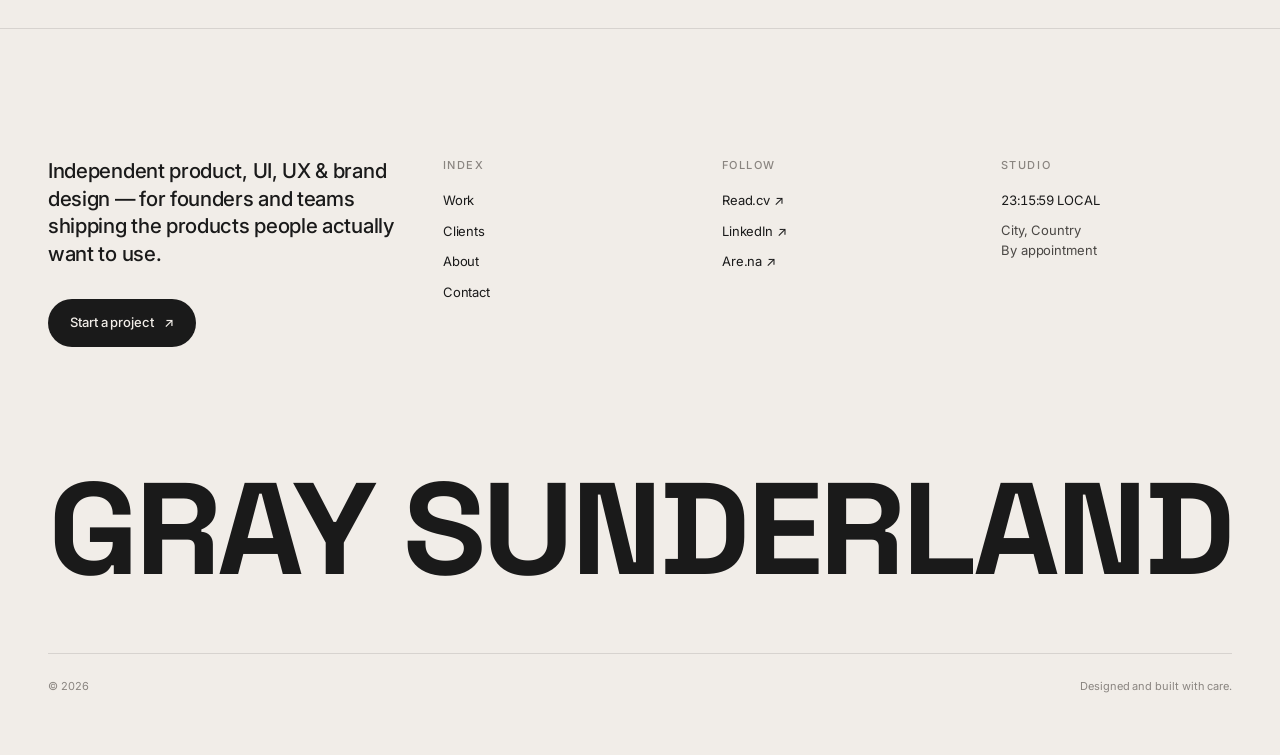
==== commit 07fd9725: "Add files via upload" ====
--- a/index.html
+++ b/index.html
@@ -8,7 +8,7 @@
 
   <link rel="preconnect" href="https://fonts.googleapis.com">
   <link rel="preconnect" href="https://fonts.gstatic.com" crossorigin>
-  <link href="https://fonts.googleapis.com/css2?family=Inter:wght@300;400;500;600;700&family=JetBrains+Mono:wght@400;500&display=swap" rel="stylesheet">
+  <link href="https://fonts.googleapis.com/css2?family=Inter:wght@300;400;500;600;700&family=JetBrains+Mono:wght@400;500&family=Space+Grotesk:wght@500;600;700&display=swap" rel="stylesheet">
 
   <link rel="stylesheet" href="css/main.css">
 </head>
@@ -16,70 +16,49 @@
 
   <!-- ============ NAV ============ -->
   <nav class="nav" aria-label="Primary">
-    <a href="/" class="nav-brand">
-      <span class="nav-brand-dot"></span>
-      <span>Gray Sunderland</span>
-    </a>
+    <a href="/" class="nav-brand">GRAY SUNDERLAND</a>
     <div class="nav-links">
       <a href="#work" class="nav-link hide-mobile">Work</a>
       <a href="#clients" class="nav-link hide-mobile">Clients</a>
       <a href="#about" class="nav-link hide-mobile">About</a>
-      <a href="mailto:hello@graysunderland.com" class="nav-link">Contact</a>
+      <a href="mailto:hello@graysunderland.com" class="nav-link nav-cta">Contact ↗</a>
     </div>
   </nav>
 
   <!-- ============ HERO ============ -->
   <header class="hero shell">
     <h1 class="hero-title">
-      <span class="hero-static">Designing</span>
-      <span class="hero-typed" aria-live="polite">
+      <span class="hero-line">Product design</span>
+      <span class="hero-line">for the world's</span>
+      <span class="hero-line hero-line--typed">
         <span class="hero-typed-text" data-typed></span><span class="hero-typed-caret" aria-hidden="true"></span>
       </span>
-      <span class="hero-static">products,<br>built to last.</span>
     </h1>
-
-    <div class="hero-disciplines" aria-label="Disciplines">
-      <span class="discipline">Product</span>
-      <span class="discipline-sep">·</span>
-      <span class="discipline">UI</span>
-      <span class="discipline-sep">·</span>
-      <span class="discipline">UX</span>
-      <span class="discipline-sep">·</span>
-      <span class="discipline">Brand Design</span>
-    </div>
-
-    <div class="hero-meta">
-      <p class="hero-intro">An independent designer working with founders and teams on the interfaces, systems, and identities behind ambitious products.</p>
-      <a href="mailto:hello@graysunderland.com" class="cta">
-        Start a project
-        <span class="arrow">↗</span>
-      </a>
-    </div>
   </header>
 
   <!-- ============ MARQUEE ============ -->
   <section class="marquee" aria-label="Work preview">
     <div class="marquee-track">
-      <div class="marquee-tile placeholder"><span>01</span></div>
-      <div class="marquee-tile placeholder"><span>02</span></div>
-      <div class="marquee-tile placeholder"><span>03</span></div>
-      <div class="marquee-tile placeholder"><span>04</span></div>
-      <div class="marquee-tile placeholder"><span>05</span></div>
-      <div class="marquee-tile placeholder"><span>06</span></div>
-      <div class="marquee-tile placeholder"><span>07</span></div>
-      <div class="marquee-tile placeholder"><span>08</span></div>
-      <div class="marquee-tile placeholder"><span>09</span></div>
-      <div class="marquee-tile placeholder"><span>10</span></div>
-      <div class="marquee-tile placeholder"><span>11</span></div>
-      <div class="marquee-tile placeholder"><span>12</span></div>
+      <div class="marquee-tile"><img src="images/marquee-01.png" alt="Solana product design" loading="lazy"></div>
+      <div class="marquee-tile"><img src="images/marquee-01.png" alt="Solana product design" loading="lazy"></div>
+      <div class="marquee-tile"><img src="images/marquee-01.png" alt="Solana product design" loading="lazy"></div>
+      <div class="marquee-tile"><img src="images/marquee-01.png" alt="Solana product design" loading="lazy"></div>
+      <div class="marquee-tile"><img src="images/marquee-01.png" alt="Solana product design" loading="lazy"></div>
+      <div class="marquee-tile"><img src="images/marquee-01.png" alt="Solana product design" loading="lazy"></div>
+      <div class="marquee-tile"><img src="images/marquee-01.png" alt="Solana product design" loading="lazy"></div>
+      <div class="marquee-tile"><img src="images/marquee-01.png" alt="Solana product design" loading="lazy"></div>
+      <div class="marquee-tile"><img src="images/marquee-01.png" alt="Solana product design" loading="lazy"></div>
+      <div class="marquee-tile"><img src="images/marquee-01.png" alt="Solana product design" loading="lazy"></div>
+      <div class="marquee-tile"><img src="images/marquee-01.png" alt="Solana product design" loading="lazy"></div>
+      <div class="marquee-tile"><img src="images/marquee-01.png" alt="Solana product design" loading="lazy"></div>
     </div>
   </section>
 
   <!-- ============ ABOUT STATEMENT ============ -->
   <section class="section shell reveal" id="about">
     <div class="about-statement">
-      <p>I work side by side with founders, product leads, and engineering teams to design interfaces that feel inevitable — calm under pressure, fast to use, and built to last beyond the next funding round.</p>
-      <p>The work spans early-stage 0→1 product design, design system architecture for scaling teams, and reshaping complex flows for teams that have outgrown their first interface.</p>
+      <p>Fifteen years working with the world's most ambitious teams — from Solana and Nike to early-stage founders shipping their first product.</p>
+      <p>The work spans product design, design systems, UX strategy, and brand. The thread through it: interfaces that earn trust on first use and hold up under real pressure.</p>
     </div>
   </section>
 
@@ -87,51 +66,45 @@
   <section class="section shell" id="work">
     <div class="work-grid">
 
-      <a href="projects/project-01.html" class="work-tile" data-name="Project One" data-tag="Product Design">
-        <div class="work-tile-media placeholder"><span>01</span></div>
-        <div class="work-tile-overlay">
-          <span class="work-tile-name">Project One</span>
-          <span class="work-tile-tag">Product Design</span>
-        </div>
-      </a>
-
-      <a href="projects/project-02.html" class="work-tile" data-name="Project Two" data-tag="UX & UI">
-        <div class="work-tile-media placeholder"><span>02</span></div>
-        <div class="work-tile-overlay">
-          <span class="work-tile-name">Project Two</span>
-          <span class="work-tile-tag">UX & UI</span>
-        </div>
-      </a>
-
-      <a href="projects/project-03.html" class="work-tile" data-name="Project Three" data-tag="Design System">
-        <div class="work-tile-media placeholder"><span>03</span></div>
-        <div class="work-tile-overlay">
-          <span class="work-tile-name">Project Three</span>
-          <span class="work-tile-tag">Design System</span>
-        </div>
-      </a>
-
-      <a href="projects/project-04.html" class="work-tile" data-name="Project Four" data-tag="Brand & Product">
-        <div class="work-tile-media placeholder"><span>04</span></div>
-        <div class="work-tile-overlay">
-          <span class="work-tile-name">Project Four</span>
-          <span class="work-tile-tag">Brand & Product</span>
-        </div>
-      </a>
-
-      <a href="projects/project-05.html" class="work-tile" data-name="Project Five" data-tag="UX Strategy">
-        <div class="work-tile-media placeholder"><span>05</span></div>
-        <div class="work-tile-overlay">
-          <span class="work-tile-name">Project Five</span>
-          <span class="work-tile-tag">UX Strategy</span>
-        </div>
-      </a>
-
-      <a href="projects/project-06.html" class="work-tile" data-name="Project Six" data-tag="Product Design">
-        <div class="work-tile-media placeholder"><span>06</span></div>
-        <div class="work-tile-overlay">
-          <span class="work-tile-name">Project Six</span>
-          <span class="work-tile-tag">Product Design</span>
+      <a href="https://solana.com" target="_blank" rel="noopener" class="work-tile">
+        <div class="work-tile-media"><img src="images/marquee-01.png" alt="Solana — homepage redesign" loading="lazy"></div>
+        <div class="work-tile-overlay">
+          <span class="work-tile-name">Solana — Homepage</span>
+        </div>
+      </a>
+
+      <a href="https://solana.com" target="_blank" rel="noopener" class="work-tile">
+        <div class="work-tile-media"><img src="images/marquee-01.png" alt="Solana — capital markets" loading="lazy"></div>
+        <div class="work-tile-overlay">
+          <span class="work-tile-name">Solana — Capital Markets</span>
+        </div>
+      </a>
+
+      <a href="https://solana.com" target="_blank" rel="noopener" class="work-tile">
+        <div class="work-tile-media"><img src="images/marquee-01.png" alt="Solana — Breakpoint" loading="lazy"></div>
+        <div class="work-tile-overlay">
+          <span class="work-tile-name">Solana — Breakpoint</span>
+        </div>
+      </a>
+
+      <a href="https://solana.com" target="_blank" rel="noopener" class="work-tile">
+        <div class="work-tile-media"><img src="images/marquee-01.png" alt="Solana — mobile app" loading="lazy"></div>
+        <div class="work-tile-overlay">
+          <span class="work-tile-name">Solana — Mobile App</span>
+        </div>
+      </a>
+
+      <a href="https://solana.com" target="_blank" rel="noopener" class="work-tile">
+        <div class="work-tile-media"><img src="images/marquee-01.png" alt="Solana Foundation" loading="lazy"></div>
+        <div class="work-tile-overlay">
+          <span class="work-tile-name">Solana Foundation</span>
+        </div>
+      </a>
+
+      <a href="https://solana.com" target="_blank" rel="noopener" class="work-tile">
+        <div class="work-tile-media"><img src="images/marquee-01.png" alt="Solana — Ask AI" loading="lazy"></div>
+        <div class="work-tile-overlay">
+          <span class="work-tile-name">Solana — Ask AI</span>
         </div>
       </a>
 
@@ -139,21 +112,24 @@
   </section>
 
   <!-- ============ CLIENTS ============ -->
+  <!-- To swap a text wordmark for a real SVG logo: replace the inner text
+       of .client-mark with <svg>...</svg> and add class .client--svg to .client.
+       Each client carries a CSS var --brand which sets the hover color. -->
   <section class="section shell clients-section" id="clients">
-    <p class="clients-intro">Some of my clients.</p>
+    <p class="clients-intro">Trusted by ambitious teams worldwide.</p>
     <div class="clients-grid">
-      <div class="client">Solana</div>
-      <div class="client">Nike</div>
-      <div class="client">Hype DC</div>
-      <div class="client">Solana Foundation</div>
-      <div class="client">Superteam</div>
-      <div class="client">Samsung</div>
-      <div class="client">Acclaim</div>
-      <div class="client">Baby Bunting</div>
-      <div class="client">Tommee Tippee</div>
-      <div class="client">Cobram Estate</div>
-      <div class="client">RMIT</div>
-      <div class="client client--more">+ more</div>
+      <div class="client" style="--brand: #14F195;"><span class="client-mark">Solana</span></div>
+      <div class="client" style="--brand: #111111;"><span class="client-mark">Nike</span></div>
+      <div class="client" style="--brand: #E60028;"><span class="client-mark">Hype DC</span></div>
+      <div class="client" style="--brand: #14F195;"><span class="client-mark">Solana Foundation</span></div>
+      <div class="client" style="--brand: #6B5BFF;"><span class="client-mark">Superteam</span></div>
+      <div class="client" style="--brand: #1428A0;"><span class="client-mark">Samsung</span></div>
+      <div class="client" style="--brand: #0066FF;"><span class="client-mark">Acclaim</span></div>
+      <div class="client" style="--brand: #00529B;"><span class="client-mark">Baby Bunting</span></div>
+      <div class="client" style="--brand: #00A0DC;"><span class="client-mark">Tommee Tippee</span></div>
+      <div class="client" style="--brand: #2D5F3F;"><span class="client-mark">Cobram Estate</span></div>
+      <div class="client" style="--brand: #E60028;"><span class="client-mark">RMIT</span></div>
+      <div class="client client--more"><span class="client-mark">+ more</span></div>
     </div>
   </section>
 
@@ -188,8 +164,7 @@
   <footer class="footer">
     <div class="footer-top">
       <div>
-        <h2 class="footer-brand">Gray Sunderland</h2>
-        <p class="footer-tagline">An independent product, UI, UX & brand designer working with founders and teams on the interfaces behind ambitious products.</p>
+        <p class="footer-tagline">Independent product, UI, UX & brand design — for founders and teams shipping the products people actually want to use.</p>
         <a href="mailto:hello@graysunderland.com" class="cta">
           Start a project
           <span class="arrow">↗</span>
@@ -230,13 +205,19 @@
     </div>
 
     <div class="footer-wordmark" aria-hidden="true">
-      <svg viewBox="0 0 1320 120" xmlns="http://www.w3.org/2000/svg" preserveAspectRatio="xMidYMid meet">
-        <text x="0" y="100" font-family="Inter, sans-serif" font-size="140" font-weight="500" letter-spacing="-6">GRAY SUNDERLAND</text>
+      <svg viewBox="0 0 1000 100" xmlns="http://www.w3.org/2000/svg" preserveAspectRatio="xMidYMid meet">
+        <text x="0" y="84"
+              font-family="Space Grotesk, Inter, sans-serif"
+              font-size="110"
+              font-weight="700"
+              letter-spacing="-3"
+              textLength="1000"
+              lengthAdjust="spacingAndGlyphs">GRAY SUNDERLAND</text>
       </svg>
     </div>
 
     <div class="footer-bottom">
-      <span>© 2026 Gray Sunderland</span>
+      <span>© 2026</span>
       <span>Designed and built with care.</span>
     </div>
   </footer>
--- a/css/main.css
+++ b/css/main.css
@@ -177,20 +177,11 @@
 }
 
 .nav-brand {
+  font-family: 'Space Grotesk', var(--font-sans);
   font-size: var(--fs-sm);
-  font-weight: 500;
-  letter-spacing: -0.01em;
-  display: flex;
-  align-items: center;
-  gap: 8px;
-}
-
-.nav-brand-dot {
-  width: 6px;
-  height: 6px;
-  border-radius: 50%;
-  background: var(--ink);
-  display: inline-block;
+  font-weight: 700;
+  letter-spacing: 0.02em;
+  text-transform: uppercase;
 }
 
 .nav-links {
@@ -226,22 +217,47 @@
   transform-origin: left;
 }
 
+/* Contact CTA in nav — pill style */
+.nav-cta {
+  padding: 8px 16px;
+  background: var(--ink);
+  color: var(--bg);
+  border-radius: 999px;
+  font-weight: 500;
+  transition: transform var(--dur) var(--ease), background var(--dur) var(--ease);
+}
+
+.nav-cta::after { display: none; }
+
+.nav-cta:hover {
+  transform: translateY(-1px);
+}
+
 /* ---- Hero ---- */
 .hero {
   display: flex;
   flex-direction: column;
   justify-content: center;
-  padding-top: 160px;
-  padding-bottom: clamp(80px, 12vw, 140px);
+  padding-top: 140px;
+  padding-bottom: clamp(48px, 6vw, 80px);
   position: relative;
-  min-height: 90svh;
+  /* Sized so the marquee peeks at the bottom of the initial viewport */
+  min-height: 72svh;
 }
 
 @media (max-width: 960px) {
   .hero {
+    min-height: 60svh;
+    padding-top: 120px;
+    padding-bottom: 48px;
+  }
+}
+
+@media (max-width: 560px) {
+  .hero {
     min-height: 0;
-    padding-top: 120px;
-    padding-bottom: 60px;
+    padding-top: 100px;
+    padding-bottom: 40px;
   }
 }
 
@@ -249,39 +265,44 @@
   font-size: var(--fs-hero);
   font-weight: 500;
   letter-spacing: -0.035em;
-  line-height: 1.05;
-  margin-bottom: clamp(40px, 6vw, 72px);
+  line-height: 1.1;
+  margin-bottom: clamp(48px, 8vw, 96px);
   max-width: 18ch;
 }
 
-.hero-title .hero-static {
-  display: inline;
+.hero-line {
+  display: block;
   color: var(--ink);
 }
 
-.hero-title .hero-typed {
-  display: inline-flex;
+/* The typed line — reserves enough width for the longest rotation word
+   so the layout never reflows mid-animation. The word lives on its own line
+   so the reserved width just reads as confident negative space. */
+.hero-line--typed {
+  display: flex;
   align-items: baseline;
+  white-space: nowrap;
+  /* Reserve width — longest phrase ~ "best-in-class builders." (23ch) */
+  min-width: 23ch;
+}
+
+.hero-typed-text {
+  display: inline-block;
   color: var(--ink-soft);
   font-style: italic;
   font-weight: 400;
-  white-space: nowrap;
-  margin: 0 0.18em;
-}
-
-.hero-typed-text {
-  display: inline-block;
-  min-width: 0.1em;
 }
 
 .hero-typed-caret {
   display: inline-block;
   width: 2px;
-  height: 0.85em;
+  height: 0.78em;
   background: var(--ink);
   margin-left: 4px;
-  vertical-align: -0.05em;
+  align-self: center;
+  transform: translateY(-0.05em);
   animation: caret-blink 1s steps(1, end) infinite;
+  flex-shrink: 0;
 }
 
 @keyframes caret-blink {
@@ -289,66 +310,18 @@
   51%, 100% { opacity: 0; }
 }
 
-/* Disciplines strip */
-.hero-disciplines {
-  display: flex;
-  align-items: center;
-  flex-wrap: wrap;
-  gap: 12px 14px;
-  font-family: var(--font-mono);
-  font-size: var(--fs-xs);
-  font-weight: 400;
-  letter-spacing: 0.05em;
-  text-transform: uppercase;
-  color: var(--ink-soft);
-  margin-bottom: clamp(48px, 7vw, 96px);
-  animation: fade-up 0.9s var(--ease-out) 0.4s both;
-}
-
-.discipline {
-  position: relative;
-  padding-left: 14px;
-}
-
-.discipline::before {
-  content: '';
-  position: absolute;
-  left: 0;
-  top: 50%;
-  width: 6px;
-  height: 6px;
-  border-radius: 50%;
-  background: var(--ink);
-  transform: translateY(-50%);
-}
-
-.discipline-sep {
-  color: var(--ink-mute);
-  opacity: 0.5;
-}
-
-/* Hero meta */
-.hero-meta {
-  display: grid;
-  grid-template-columns: 1fr auto;
-  align-items: end;
-  gap: 32px;
-  border-top: 1px solid var(--line);
-  padding-top: 24px;
-  animation: fade-up 0.9s var(--ease-out) 0.6s both;
+/* On narrow viewports allow wrap so very long phrases don't overflow */
+@media (max-width: 560px) {
+  .hero-line--typed {
+    white-space: normal;
+    min-width: 0;
+    flex-wrap: wrap;
+  }
 }
 
 @keyframes fade-up {
   from { opacity: 0; transform: translateY(20px); }
   to { opacity: 1; transform: translateY(0); }
-}
-
-.hero-intro {
-  font-size: var(--fs-md);
-  line-height: 1.5;
-  color: var(--ink-soft);
-  max-width: 52ch;
-  letter-spacing: -0.005em;
 }
 
 .cta {
@@ -529,11 +502,11 @@
   display: flex;
   flex-direction: column;
   justify-content: flex-end;
-  padding: clamp(16px, 2vw, 28px);
+  padding: clamp(20px, 2.2vw, 32px);
   background: linear-gradient(to top,
-    rgba(26, 26, 26, 0.55) 0%,
-    rgba(26, 26, 26, 0.25) 40%,
-    rgba(26, 26, 26, 0) 70%);
+    rgba(0, 0, 0, 0.7) 0%,
+    rgba(0, 0, 0, 0.35) 35%,
+    rgba(0, 0, 0, 0) 65%);
   opacity: 0;
   transition: opacity var(--dur) var(--ease);
   color: var(--bg);
@@ -554,21 +527,8 @@
   transition: transform 0.5s var(--ease);
 }
 
-.work-tile-tag {
-  font-family: var(--font-mono);
-  font-size: var(--fs-xs);
-  font-weight: 400;
-  letter-spacing: 0.05em;
-  text-transform: uppercase;
-  opacity: 0.85;
-  transform: translateY(8px);
-  transition: transform 0.5s var(--ease) 0.05s;
-}
-
 .work-tile:hover .work-tile-name,
-.work-tile:hover .work-tile-tag,
-.work-tile:focus-visible .work-tile-name,
-.work-tile:focus-visible .work-tile-tag {
+.work-tile:focus-visible .work-tile-name {
   transform: translateY(0);
 }
 
@@ -596,20 +556,43 @@
 }
 
 .client {
+  display: flex;
+  align-items: center;
+  min-height: 32px;
+  --brand: var(--ink);
+}
+
+.client-mark {
   font-size: clamp(1.125rem, 1.5vw, 1.375rem);
   font-weight: 500;
   letter-spacing: -0.015em;
-  color: var(--ink-soft);
-  text-align: left;
-  transition: color var(--dur) var(--ease), transform var(--dur) var(--ease);
-}
-
-.client:hover {
   color: var(--ink);
+  transition: color 0.4s var(--ease), transform 0.4s var(--ease);
+  cursor: default;
+  display: inline-block;
+}
+
+.client:hover .client-mark {
+  color: var(--brand);
   transform: translateY(-2px);
 }
 
-.client--more {
+/* When a real SVG logo replaces the text, this class makes it sit clean */
+.client--svg .client-mark svg {
+  height: clamp(18px, 1.6vw, 26px);
+  width: auto;
+  display: block;
+  fill: var(--ink);
+  transition: fill 0.4s var(--ease), transform 0.4s var(--ease);
+}
+
+.client--svg:hover .client-mark svg {
+  fill: var(--brand);
+  transform: translateY(-2px);
+}
+
+/* Muted "+ more" sentinel */
+.client--more .client-mark {
   color: var(--ink-mute);
   font-weight: 400;
   font-family: var(--font-mono);
@@ -617,7 +600,7 @@
   letter-spacing: 0;
 }
 
-.client--more:hover {
+.client--more:hover .client-mark {
   color: var(--ink-soft);
   transform: none;
 }
@@ -682,19 +665,13 @@
   margin-bottom: clamp(80px, 10vw, 140px);
 }
 
-.footer-brand {
-  font-size: clamp(2rem, 4vw, 3rem);
-  font-weight: 500;
-  letter-spacing: -0.035em;
-  line-height: 1;
-  margin-bottom: 24px;
-}
-
 .footer-tagline {
-  font-size: var(--fs-md);
-  line-height: 1.5;
-  color: var(--ink-soft);
-  max-width: 400px;
+  font-size: clamp(1.125rem, 1.6vw, 1.375rem);
+  font-weight: 500;
+  letter-spacing: -0.015em;
+  line-height: 1.35;
+  color: var(--ink);
+  max-width: 36ch;
   margin-bottom: 32px;
 }
 
@@ -744,7 +721,7 @@
   display: block;
 }
 
-.footer-wordmark svg path {
+.footer-wordmark svg text {
   fill: var(--ink);
 }
 
@@ -797,11 +774,10 @@
 @media (max-width: 560px) {
   .nav-link.hide-mobile { display: none; }
   .footer-top { grid-template-columns: 1fr; }
-  .hero-meta { grid-template-columns: 1fr; gap: 28px; align-items: start; }
   .clients-grid { grid-template-columns: repeat(2, 1fr); gap: 32px 24px; }
   .work-grid { grid-template-columns: 1fr; gap: 12px; }
 
-  /* Mobile: hover overlays don't work — always show name+tag as a static caption */
+  /* Mobile: hover overlays don't work — always show name as a static caption */
   .work-tile-overlay {
     opacity: 1;
     background: linear-gradient(to top,
@@ -809,8 +785,7 @@
       rgba(26, 26, 26, 0.3) 40%,
       rgba(26, 26, 26, 0) 70%);
   }
-  .work-tile-name,
-  .work-tile-tag { transform: translateY(0); }
+  .work-tile-name { transform: translateY(0); }
 }
 
 /* ---- Reduced motion ---- */
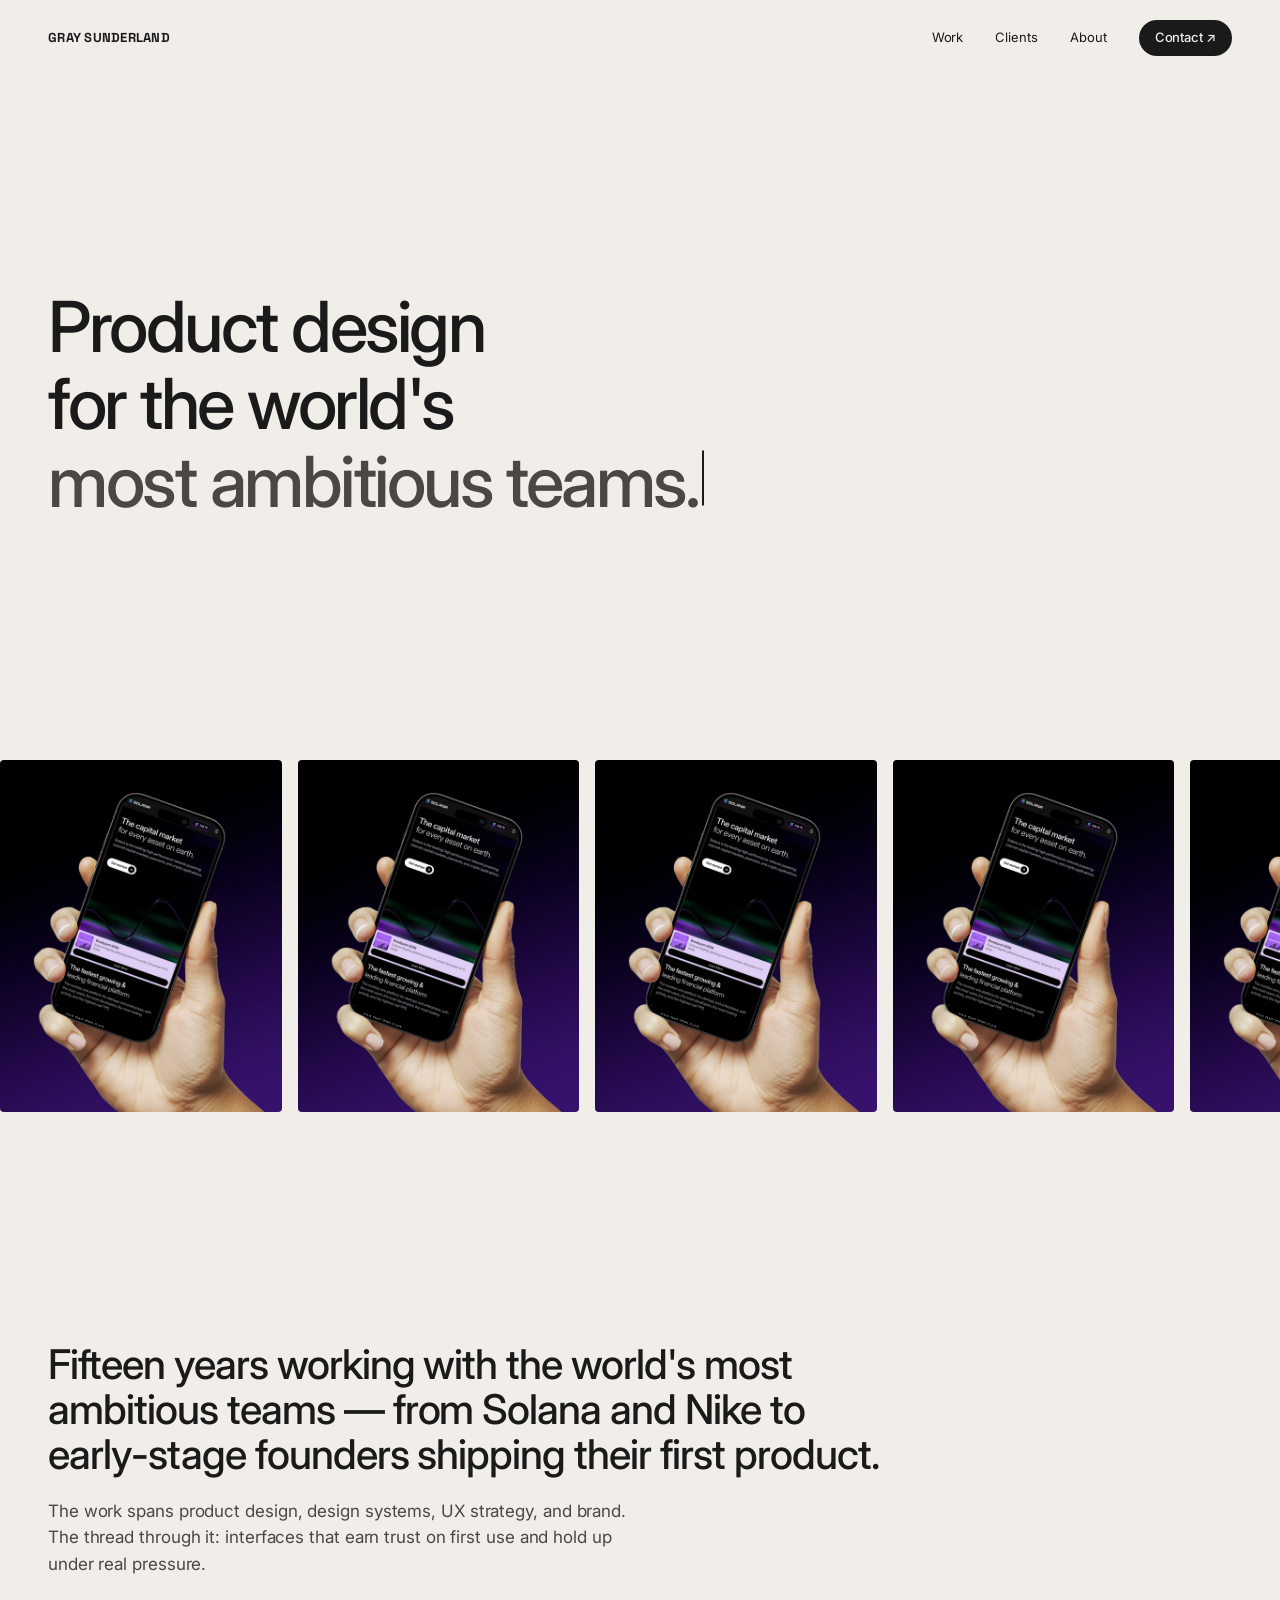
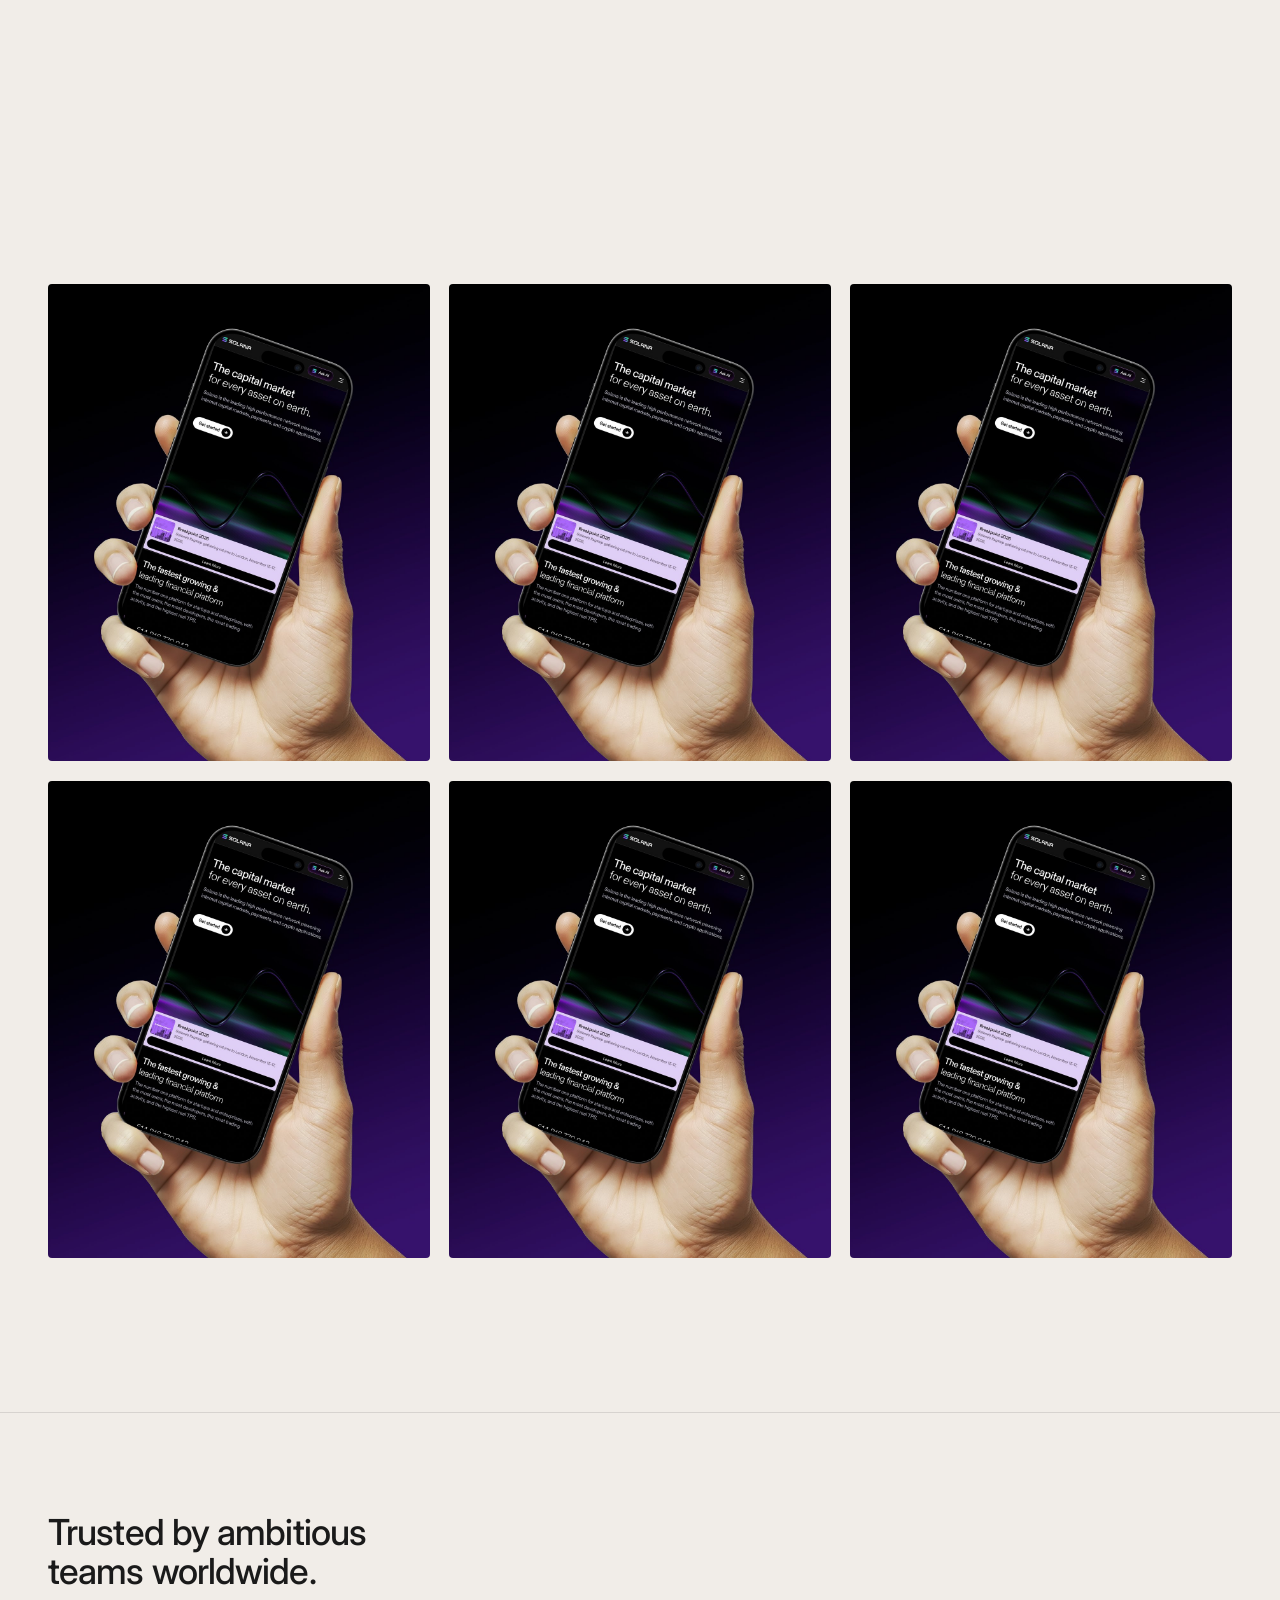
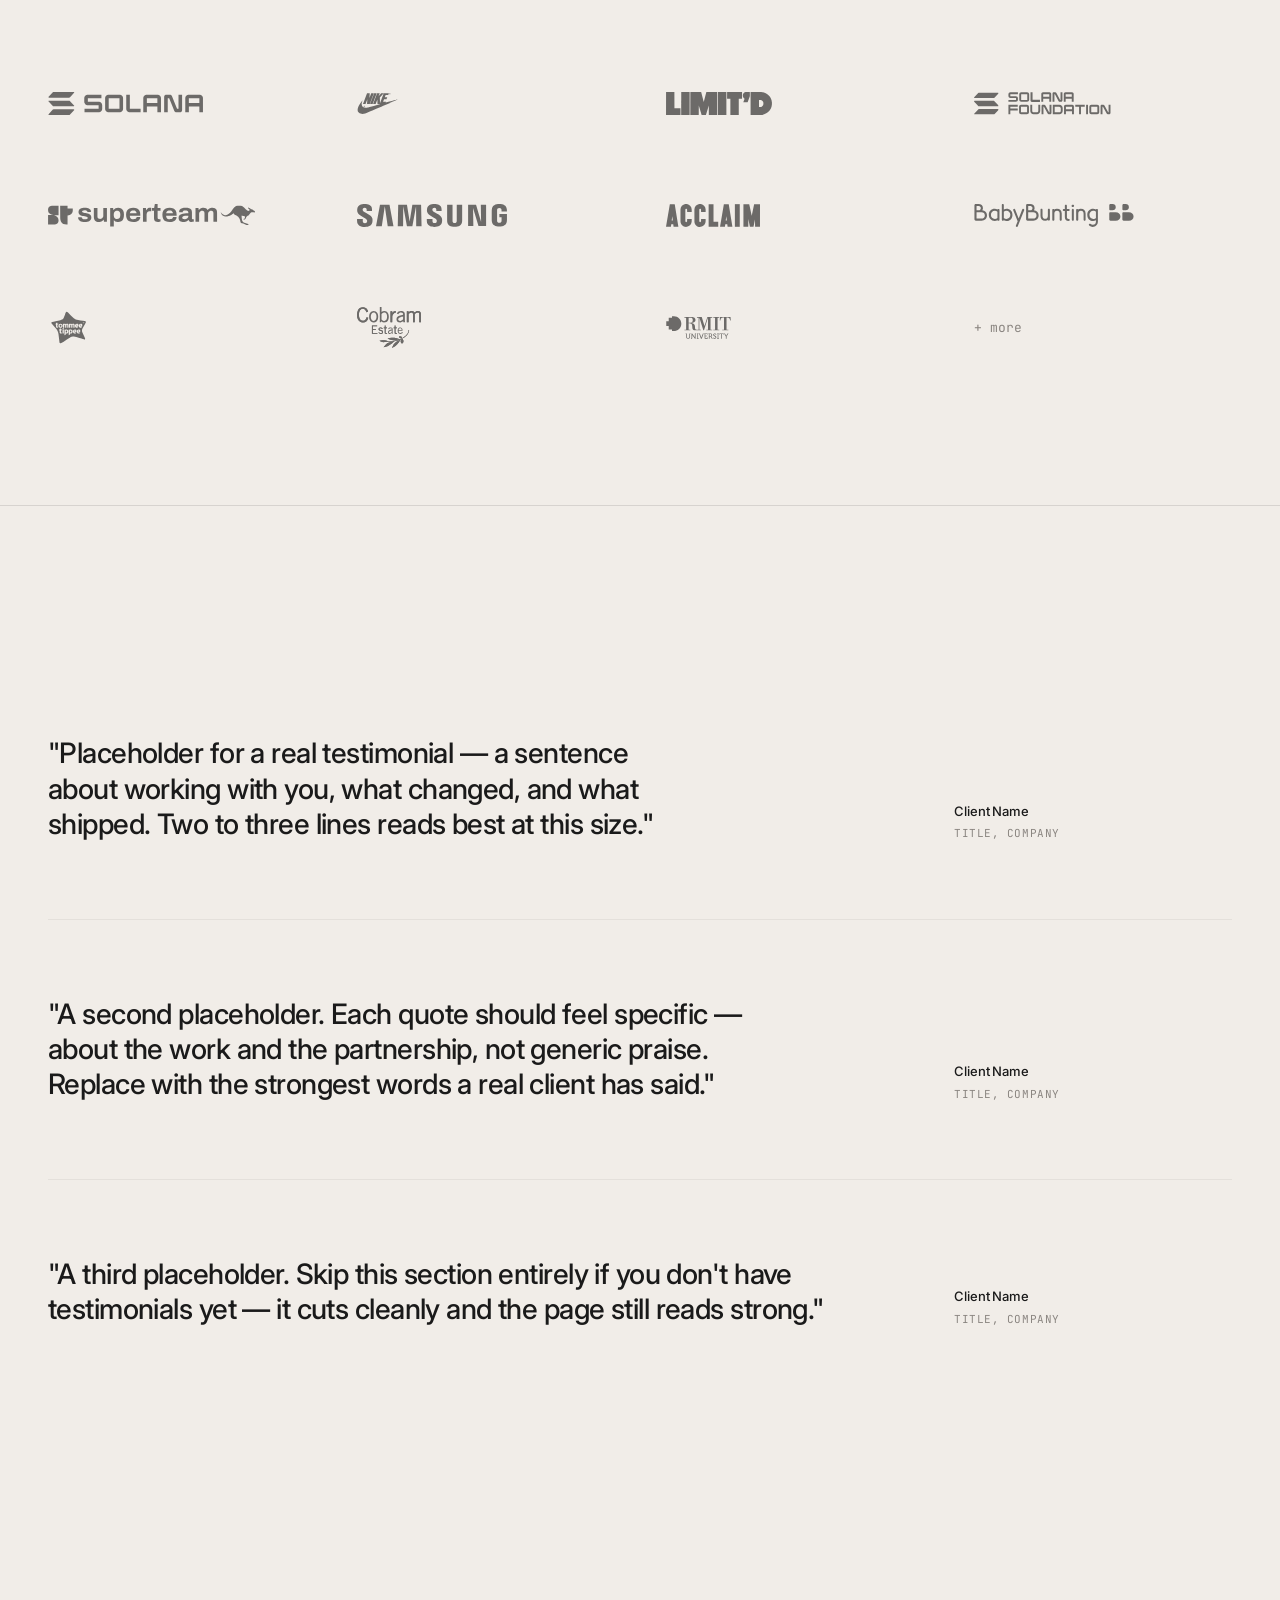
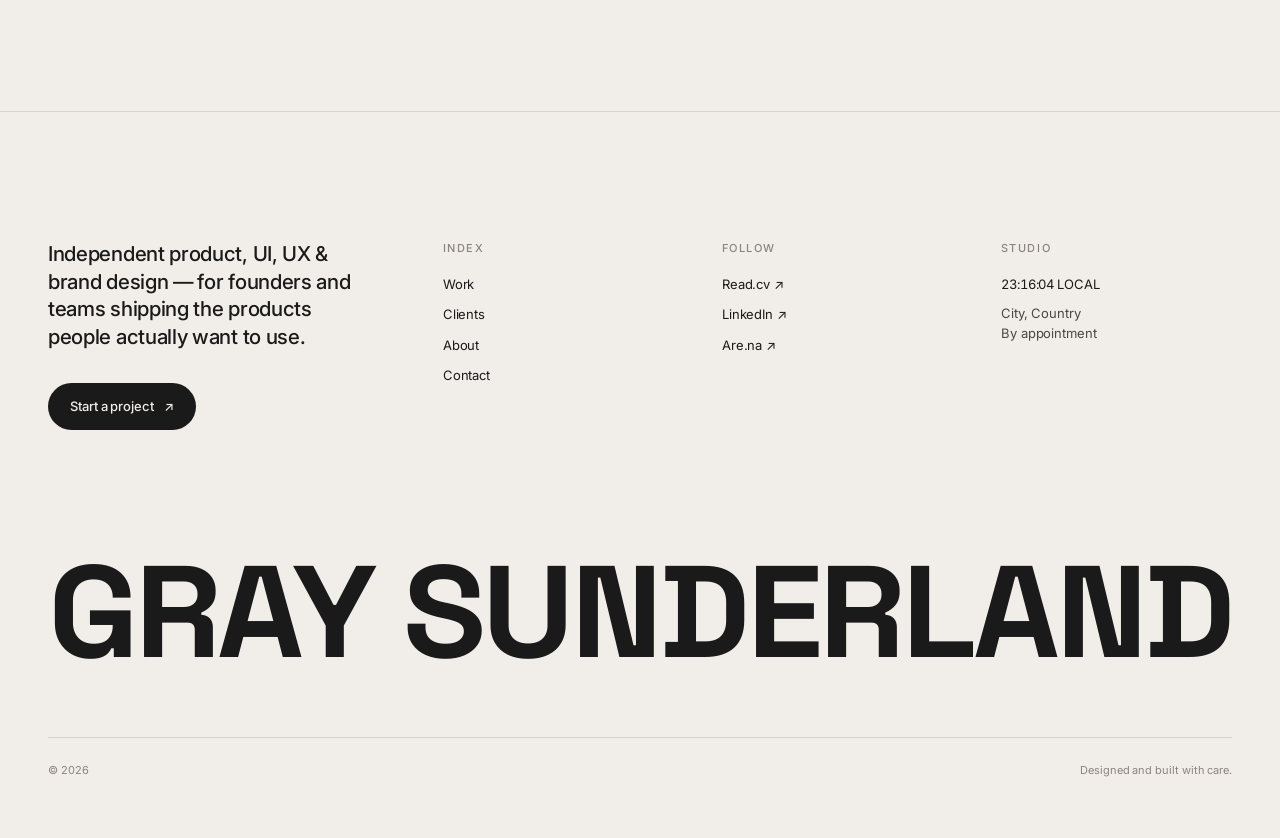
==== commit 67713bd6: "Add files via upload" ====
--- a/index.html
+++ b/index.html
@@ -13,6 +13,14 @@
   <link rel="stylesheet" href="css/main.css">
 </head>
 <body>
+
+  <!-- ============ CUSTOM CURSOR ============ -->
+  <!-- Only renders on devices with a real pointer (desktop). Hidden by CSS
+       on touch devices. Sits above everything else; pointer-events: none so
+       it never blocks clicks. The + appears when hovering a link. -->
+  <div class="cursor" aria-hidden="true">
+    <span class="cursor-plus">+</span>
+  </div>
 
   <!-- ============ NAV ============ -->
   <nav class="nav" aria-label="Primary">
@@ -28,8 +36,8 @@
   <!-- ============ HERO ============ -->
   <header class="hero shell">
     <h1 class="hero-title">
-      <span class="hero-line">Product design</span>
-      <span class="hero-line">for the world's</span>
+      <span class="hero-line">Product&nbsp;design</span>
+      <span class="hero-line">for the&nbsp;world's</span>
       <span class="hero-line hero-line--typed">
         <span class="hero-typed-text" data-typed></span><span class="hero-typed-caret" aria-hidden="true"></span>
       </span>
@@ -57,8 +65,8 @@
   <!-- ============ ABOUT STATEMENT ============ -->
   <section class="section shell reveal" id="about">
     <div class="about-statement">
-      <p>Fifteen years working with the world's most ambitious teams — from Solana and Nike to early-stage founders shipping their first product.</p>
-      <p>The work spans product design, design systems, UX strategy, and brand. The thread through it: interfaces that earn trust on first use and hold up under real pressure.</p>
+      <p>Fifteen years working with the world's most ambitious teams — from Solana and Nike to early-stage founders shipping their first&nbsp;product.</p>
+      <p>The work spans product design, design systems, UX strategy, and brand. The thread through it: interfaces that earn trust on first use and hold up under real&nbsp;pressure.</p>
     </div>
   </section>
 
@@ -112,31 +120,57 @@
   </section>
 
   <!-- ============ CLIENTS ============ -->
-  <!-- To swap a text wordmark for a real SVG logo: replace the inner text
-       of .client-mark with <svg>...</svg> and add class .client--svg to .client.
-       Each client carries a CSS var --brand which sets the hover color. -->
+  <!-- Logos render as monotone (filter: brightness(0)).
+       FLAGS TO VERIFY:
+       1. hypeDC.svg uploaded file actually renders as "LIMIT'D" wordmark —
+          may be wrong file or a sub-brand. Confirm or replace the SVG.
+       2. acclaim.agency URL is a best guess — confirm the correct client URL.
+       3. .client-logo--mark adds extra height for icon-led/stacked logos
+          (Nike, Cobram, Tommee Tippee). -->
   <section class="section shell clients-section" id="clients">
-    <p class="clients-intro">Trusted by ambitious teams worldwide.</p>
+    <p class="clients-intro">Trusted by ambitious teams&nbsp;worldwide.</p>
     <div class="clients-grid">
-      <div class="client" style="--brand: #14F195;"><span class="client-mark">Solana</span></div>
-      <div class="client" style="--brand: #111111;"><span class="client-mark">Nike</span></div>
-      <div class="client" style="--brand: #E60028;"><span class="client-mark">Hype DC</span></div>
-      <div class="client" style="--brand: #14F195;"><span class="client-mark">Solana Foundation</span></div>
-      <div class="client" style="--brand: #6B5BFF;"><span class="client-mark">Superteam</span></div>
-      <div class="client" style="--brand: #1428A0;"><span class="client-mark">Samsung</span></div>
-      <div class="client" style="--brand: #0066FF;"><span class="client-mark">Acclaim</span></div>
-      <div class="client" style="--brand: #00529B;"><span class="client-mark">Baby Bunting</span></div>
-      <div class="client" style="--brand: #00A0DC;"><span class="client-mark">Tommee Tippee</span></div>
-      <div class="client" style="--brand: #2D5F3F;"><span class="client-mark">Cobram Estate</span></div>
-      <div class="client" style="--brand: #E60028;"><span class="client-mark">RMIT</span></div>
-      <div class="client client--more"><span class="client-mark">+ more</span></div>
+      <a href="https://solana.com" target="_blank" rel="noopener" class="client" aria-label="Solana">
+        <img src="images/logos/solana.svg" alt="Solana" class="client-logo" loading="lazy">
+      </a>
+      <a href="https://www.nike.com" target="_blank" rel="noopener" class="client" aria-label="Nike">
+        <img src="images/logos/nike.svg" alt="Nike" class="client-logo client-logo--mark" loading="lazy">
+      </a>
+      <a href="https://www.hypedc.com" target="_blank" rel="noopener" class="client" aria-label="Hype DC">
+        <img src="images/logos/hypeDC.svg" alt="Hype DC" class="client-logo" loading="lazy">
+      </a>
+      <a href="https://solana.org" target="_blank" rel="noopener" class="client" aria-label="Solana Foundation">
+        <img src="images/logos/foundation.svg" alt="Solana Foundation" class="client-logo" loading="lazy">
+      </a>
+      <a href="https://superteam.fun" target="_blank" rel="noopener" class="client" aria-label="Superteam">
+        <img src="images/logos/superteam.svg" alt="Superteam" class="client-logo" loading="lazy">
+      </a>
+      <a href="https://www.samsung.com" target="_blank" rel="noopener" class="client" aria-label="Samsung">
+        <img src="images/logos/Samsung.svg" alt="Samsung" class="client-logo" loading="lazy">
+      </a>
+      <a href="https://acclaim.agency" target="_blank" rel="noopener" class="client" aria-label="Acclaim">
+        <img src="images/logos/acclaim.svg" alt="Acclaim" class="client-logo" loading="lazy">
+      </a>
+      <a href="https://www.babybunting.com.au" target="_blank" rel="noopener" class="client" aria-label="Baby Bunting">
+        <img src="images/logos/babybunting.svg" alt="Baby Bunting" class="client-logo" loading="lazy">
+      </a>
+      <a href="https://www.tommeetippee.com" target="_blank" rel="noopener" class="client" aria-label="Tommee Tippee">
+        <img src="images/logos/tommee-tippee.svg" alt="Tommee Tippee" class="client-logo client-logo--mark" loading="lazy">
+      </a>
+      <a href="https://www.cobramestate.com.au" target="_blank" rel="noopener" class="client" aria-label="Cobram Estate">
+        <img src="images/logos/cobram.svg" alt="Cobram Estate" class="client-logo client-logo--mark" loading="lazy">
+      </a>
+      <a href="https://www.rmit.edu.au" target="_blank" rel="noopener" class="client" aria-label="RMIT">
+        <img src="images/logos/rmit.svg" alt="RMIT" class="client-logo" loading="lazy">
+      </a>
+      <span class="client client--more">+ more</span>
     </div>
   </section>
 
   <!-- ============ TESTIMONIALS ============ -->
   <section class="section shell testimonials reveal">
     <div class="testimonial">
-      <blockquote>"Placeholder for a real testimonial — a sentence about working with you, what changed, and what shipped. Two to three lines reads best at this size."</blockquote>
+      <blockquote>"Placeholder for a real testimonial — a sentence about working with you, what changed, and what shipped. Two to three lines reads best at this&nbsp;size."</blockquote>
       <cite>
         <span class="name">Client Name</span>
         <span class="role">Title, Company</span>
@@ -144,7 +178,7 @@
     </div>
 
     <div class="testimonial">
-      <blockquote>"A second placeholder. Each quote should feel specific — about the work and the partnership, not generic praise. Replace with the strongest words a real client has said."</blockquote>
+      <blockquote>"A second placeholder. Each quote should feel specific — about the work and the partnership, not generic praise. Replace with the strongest words a real client has&nbsp;said."</blockquote>
       <cite>
         <span class="name">Client Name</span>
         <span class="role">Title, Company</span>
@@ -152,7 +186,7 @@
     </div>
 
     <div class="testimonial">
-      <blockquote>"A third placeholder. Skip this section entirely if you don't have testimonials yet — it cuts cleanly and the page still reads strong."</blockquote>
+      <blockquote>"A third placeholder. Skip this section entirely if you don't have testimonials yet — it cuts cleanly and the page still reads&nbsp;strong."</blockquote>
       <cite>
         <span class="name">Client Name</span>
         <span class="role">Title, Company</span>
@@ -164,7 +198,7 @@
   <footer class="footer">
     <div class="footer-top">
       <div>
-        <p class="footer-tagline">Independent product, UI, UX & brand design — for founders and teams shipping the products people actually want to use.</p>
+        <p class="footer-tagline">Independent product, UI, UX &amp; brand design — for founders and teams shipping the products people actually want to&nbsp;use.</p>
         <a href="mailto:hello@graysunderland.com" class="cta">
           Start a project
           <span class="arrow">↗</span>
--- a/css/main.css
+++ b/css/main.css
@@ -75,10 +75,89 @@
   font-weight: 400;
   letter-spacing: -0.005em;
   overflow-x: hidden;
+  /* Prevent widow words across all paragraph text. Modern browsers only;
+     older ones gracefully fall back to default wrap. */
+  text-wrap: pretty;
+}
+
+/* Headings get balanced wrap so no line is dramatically shorter than the others */
+h1, h2, h3, h4, blockquote, .about-statement p:first-child,
+.clients-intro, .hero-title, .footer-tagline, .footer-brand {
+  text-wrap: balance;
 }
 
 /* Selection */
 ::selection { background: var(--ink); color: var(--bg); }
+
+/* ---- Custom cursor ----
+   Renders only on devices with a real pointer. Hidden on touch.
+   The cursor follows the mouse via JS-applied transform.
+   When hovering a link/button, it gets .is-link which reveals the "+".
+
+   Implementation note: mix-blend-mode: difference with a white base means
+   the cursor appears as the visual inverse of whatever's under it. On the
+   cream background it reads as near-black (matching the spec). On dark
+   imagery (work tiles, footer wordmark) it stays visible as near-white.
+   Best of both, no flicker, no JS-driven color logic. */
+.cursor {
+  position: fixed;
+  top: 0;
+  left: 0;
+  width: 12px;
+  height: 12px;
+  background: #ffffff;
+  border-radius: 50%;
+  pointer-events: none;
+  z-index: 10000;
+  transform: translate3d(-50%, -50%, 0);
+  transition:
+    width 0.3s var(--ease),
+    height 0.3s var(--ease),
+    opacity 0.2s var(--ease);
+  opacity: 0;
+  display: none;
+  mix-blend-mode: difference;
+}
+
+.cursor.is-visible { opacity: 1; }
+
+/* Larger circle + plus icon over interactive elements */
+.cursor.is-link {
+  width: 44px;
+  height: 44px;
+}
+
+.cursor-plus {
+  position: absolute;
+  inset: 0;
+  display: flex;
+  align-items: center;
+  justify-content: center;
+  /* Black on the white cursor — inside the difference-blended region,
+     black stays as the surface color showing through (creates a hole effect). */
+  color: #000000;
+  font-family: var(--font-sans);
+  font-size: 22px;
+  font-weight: 300;
+  line-height: 1;
+  opacity: 0;
+  transform: scale(0.5);
+  transition: opacity 0.25s var(--ease), transform 0.3s var(--ease);
+  user-select: none;
+}
+
+.cursor.is-link .cursor-plus {
+  opacity: 1;
+  transform: scale(1);
+}
+
+/* Only enable the custom cursor on devices with a real pointer (desktop).
+   On touch devices, the cursor element stays hidden and the OS cursor stays. */
+@media (hover: hover) and (pointer: fine) {
+  .cursor { display: block; }
+  html, body { cursor: none; }
+  a, button, [role="button"], .work-tile, .cta, .nav-cta { cursor: none; }
+}
 
 /* ---- Type utilities ---- */
 .eyebrow {
@@ -234,29 +313,38 @@
 }
 
 /* ---- Hero ---- */
+/* The hero fills the viewport between the nav and where the marquee begins.
+   We use min-height for the wrap and center the title in the leftover space
+   after subtracting nav clearance. The marquee then peeks below. */
+/* ---- Hero ----
+   Title sits visually centered between nav (top) and marquee (bottom).
+   We use explicit large padding-top rather than flex-center, because the
+   "visual" centering needs to account for the fixed nav sitting on top of
+   the hero rather than pushing it down. The marquee peeks ~140px below. */
 .hero {
   display: flex;
   flex-direction: column;
-  justify-content: center;
-  padding-top: 140px;
-  padding-bottom: clamp(48px, 6vw, 80px);
+  justify-content: flex-start;
   position: relative;
-  /* Sized so the marquee peeks at the bottom of the initial viewport */
-  min-height: 72svh;
+  min-height: calc(100svh - 140px);
+  /* Push title down to visually center between nav bottom and marquee top */
+  padding-top: clamp(220px, 32vh, 340px);
+  padding-bottom: 40px;
 }
 
 @media (max-width: 960px) {
   .hero {
-    min-height: 60svh;
-    padding-top: 120px;
-    padding-bottom: 48px;
+    min-height: calc(100svh - 120px);
+    padding-top: clamp(180px, 26vh, 260px);
+    padding-bottom: 40px;
   }
 }
 
 @media (max-width: 560px) {
   .hero {
-    min-height: 0;
-    padding-top: 100px;
+    min-height: calc(100svh - 100px);
+    justify-content: center;
+    padding-top: 96px;
     padding-bottom: 40px;
   }
 }
@@ -270,6 +358,15 @@
   max-width: 18ch;
 }
 
+/* On phones, shrink the hero type so the longest typed phrase fits on one line
+   without wrapping. Prevents orphan/widow at narrow widths. */
+@media (max-width: 560px) {
+  .hero-title {
+    font-size: clamp(1.75rem, 7.5vw, 2.5rem);
+    letter-spacing: -0.03em;
+  }
+}
+
 .hero-line {
   display: block;
   color: var(--ink);
@@ -289,8 +386,7 @@
 .hero-typed-text {
   display: inline-block;
   color: var(--ink-soft);
-  font-style: italic;
-  font-weight: 400;
+  font-weight: 500;
 }
 
 .hero-typed-caret {
@@ -310,12 +406,12 @@
   51%, 100% { opacity: 0; }
 }
 
-/* On narrow viewports allow wrap so very long phrases don't overflow */
+/* On narrow viewports keep nowrap so phrases stay on one line at the
+   smaller mobile font size. The smaller hero font (handled in .hero-title
+   media query) ensures even the longest phrase fits. */
 @media (max-width: 560px) {
   .hero-line--typed {
-    white-space: normal;
     min-width: 0;
-    flex-wrap: wrap;
   }
 }
 
@@ -357,7 +453,8 @@
 
 /* ---- Marquee ---- */
 .marquee {
-  padding-block: clamp(40px, 6vw, 80px);
+  padding-top: 0;
+  padding-bottom: clamp(40px, 6vw, 80px);
   overflow: hidden;
   position: relative;
 }
@@ -478,7 +575,7 @@
 
 .work-tile:hover .work-tile-media img,
 .work-tile:hover .work-tile-media video {
-  transform: scale(1.04);
+  transform: scale(1.3);
 }
 
 .work-tile-media.placeholder {
@@ -558,51 +655,45 @@
 .client {
   display: flex;
   align-items: center;
-  min-height: 32px;
-  --brand: var(--ink);
-}
-
-.client-mark {
-  font-size: clamp(1.125rem, 1.5vw, 1.375rem);
-  font-weight: 500;
-  letter-spacing: -0.015em;
-  color: var(--ink);
-  transition: color 0.4s var(--ease), transform 0.4s var(--ease);
-  cursor: default;
-  display: inline-block;
-}
-
-.client:hover .client-mark {
-  color: var(--brand);
+  justify-content: flex-start;
+  min-height: 48px;
+  transition: opacity 0.4s var(--ease), transform 0.4s var(--ease);
+}
+
+.client-logo {
+  /* Force monotone — strips any colour from the source SVG. */
+  filter: brightness(0);
+  /* Wordmark default — wide horizontal logos */
+  height: clamp(20px, 1.8vw, 28px);
+  width: auto;
+  max-width: 100%;
+  object-fit: contain;
+  object-position: left center;
+  opacity: 0.55;
+  transition: opacity 0.4s var(--ease), transform 0.4s var(--ease);
+  display: block;
+}
+
+/* Stacked / icon-led logos (Nike, Cobram, Tommee Tippee) need more vertical
+   space to register at similar visual weight to the wordmarks. */
+.client-logo--mark {
+  height: clamp(36px, 3.2vw, 52px);
+}
+
+a.client:hover .client-logo,
+a.client:focus-visible .client-logo {
+  opacity: 1;
   transform: translateY(-2px);
 }
 
-/* When a real SVG logo replaces the text, this class makes it sit clean */
-.client--svg .client-mark svg {
-  height: clamp(18px, 1.6vw, 26px);
-  width: auto;
-  display: block;
-  fill: var(--ink);
-  transition: fill 0.4s var(--ease), transform 0.4s var(--ease);
-}
-
-.client--svg:hover .client-mark svg {
-  fill: var(--brand);
-  transform: translateY(-2px);
-}
-
-/* Muted "+ more" sentinel */
-.client--more .client-mark {
+/* Muted "+ more" sentinel — stays as text */
+.client--more {
   color: var(--ink-mute);
   font-weight: 400;
   font-family: var(--font-mono);
   font-size: var(--fs-sm);
   letter-spacing: 0;
-}
-
-.client--more:hover .client-mark {
-  color: var(--ink-soft);
-  transform: none;
+  align-self: center;
 }
 
 /* ---- Testimonials ---- */
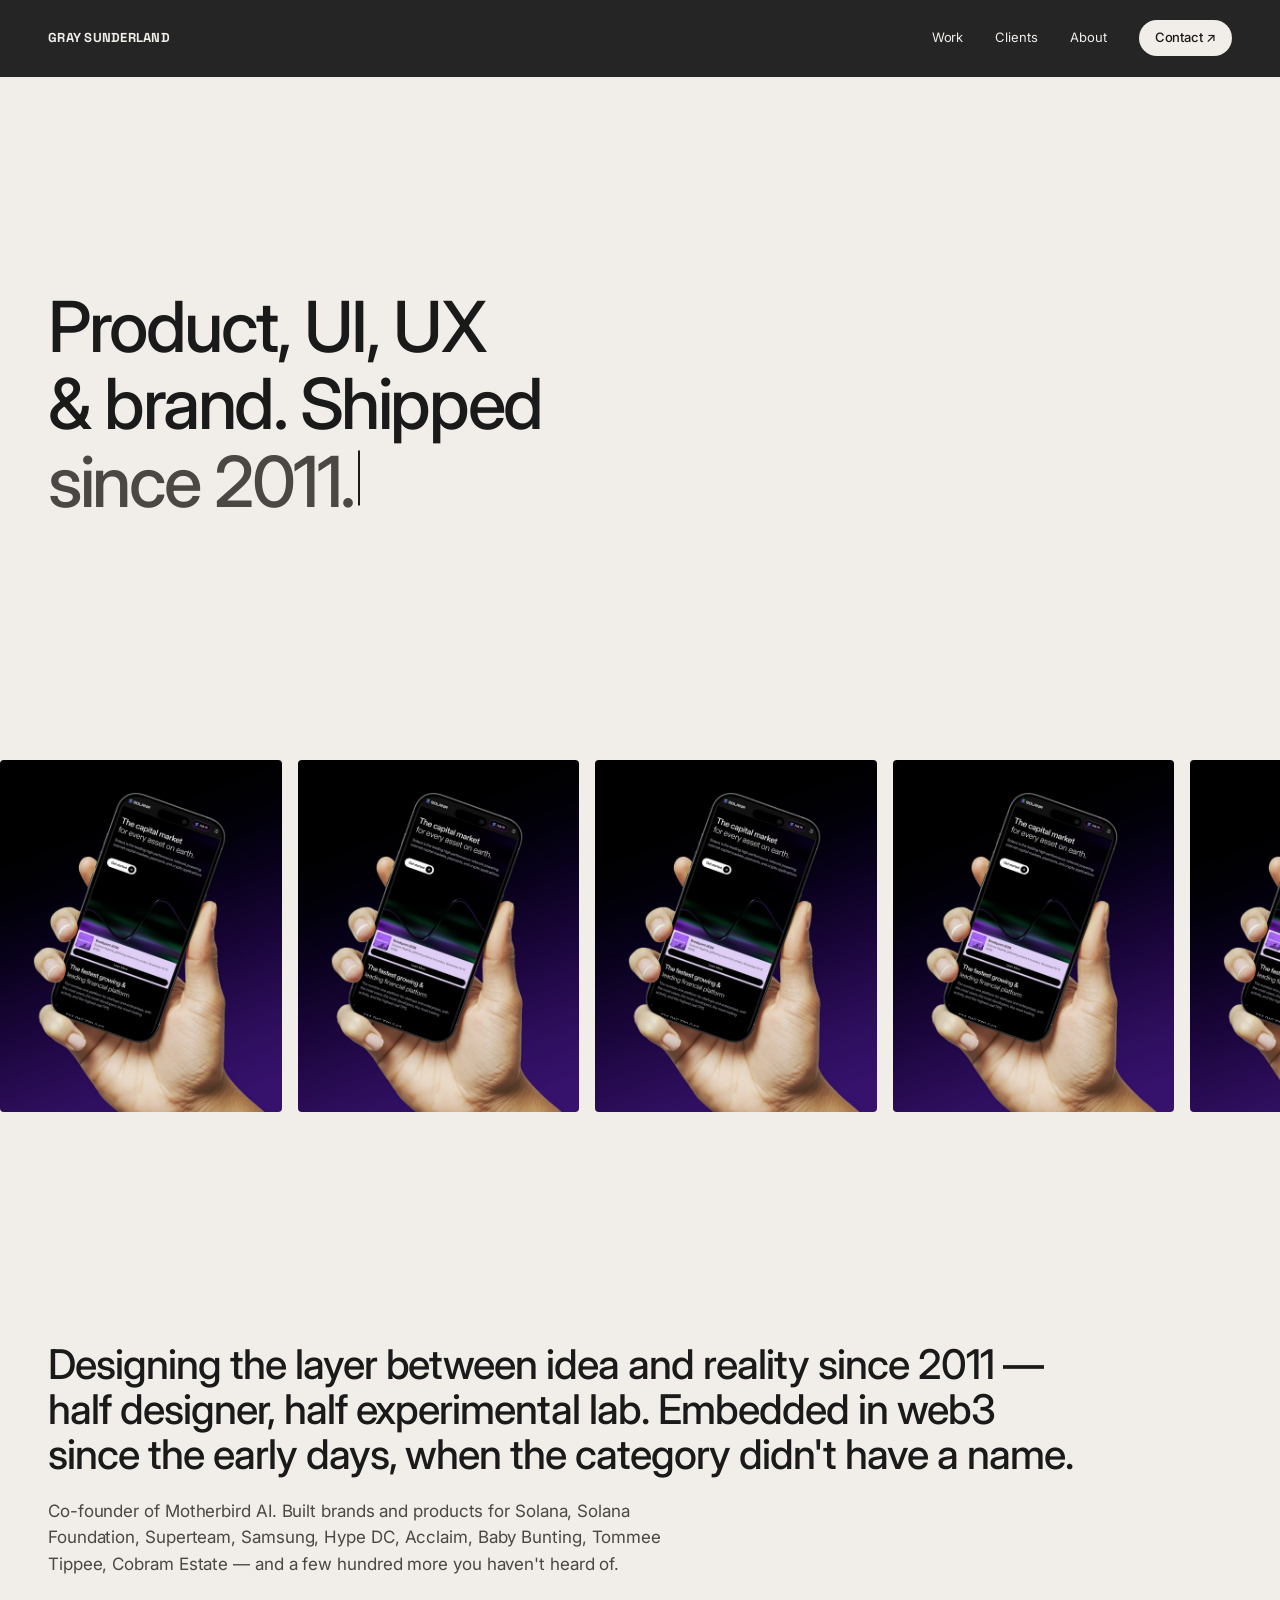
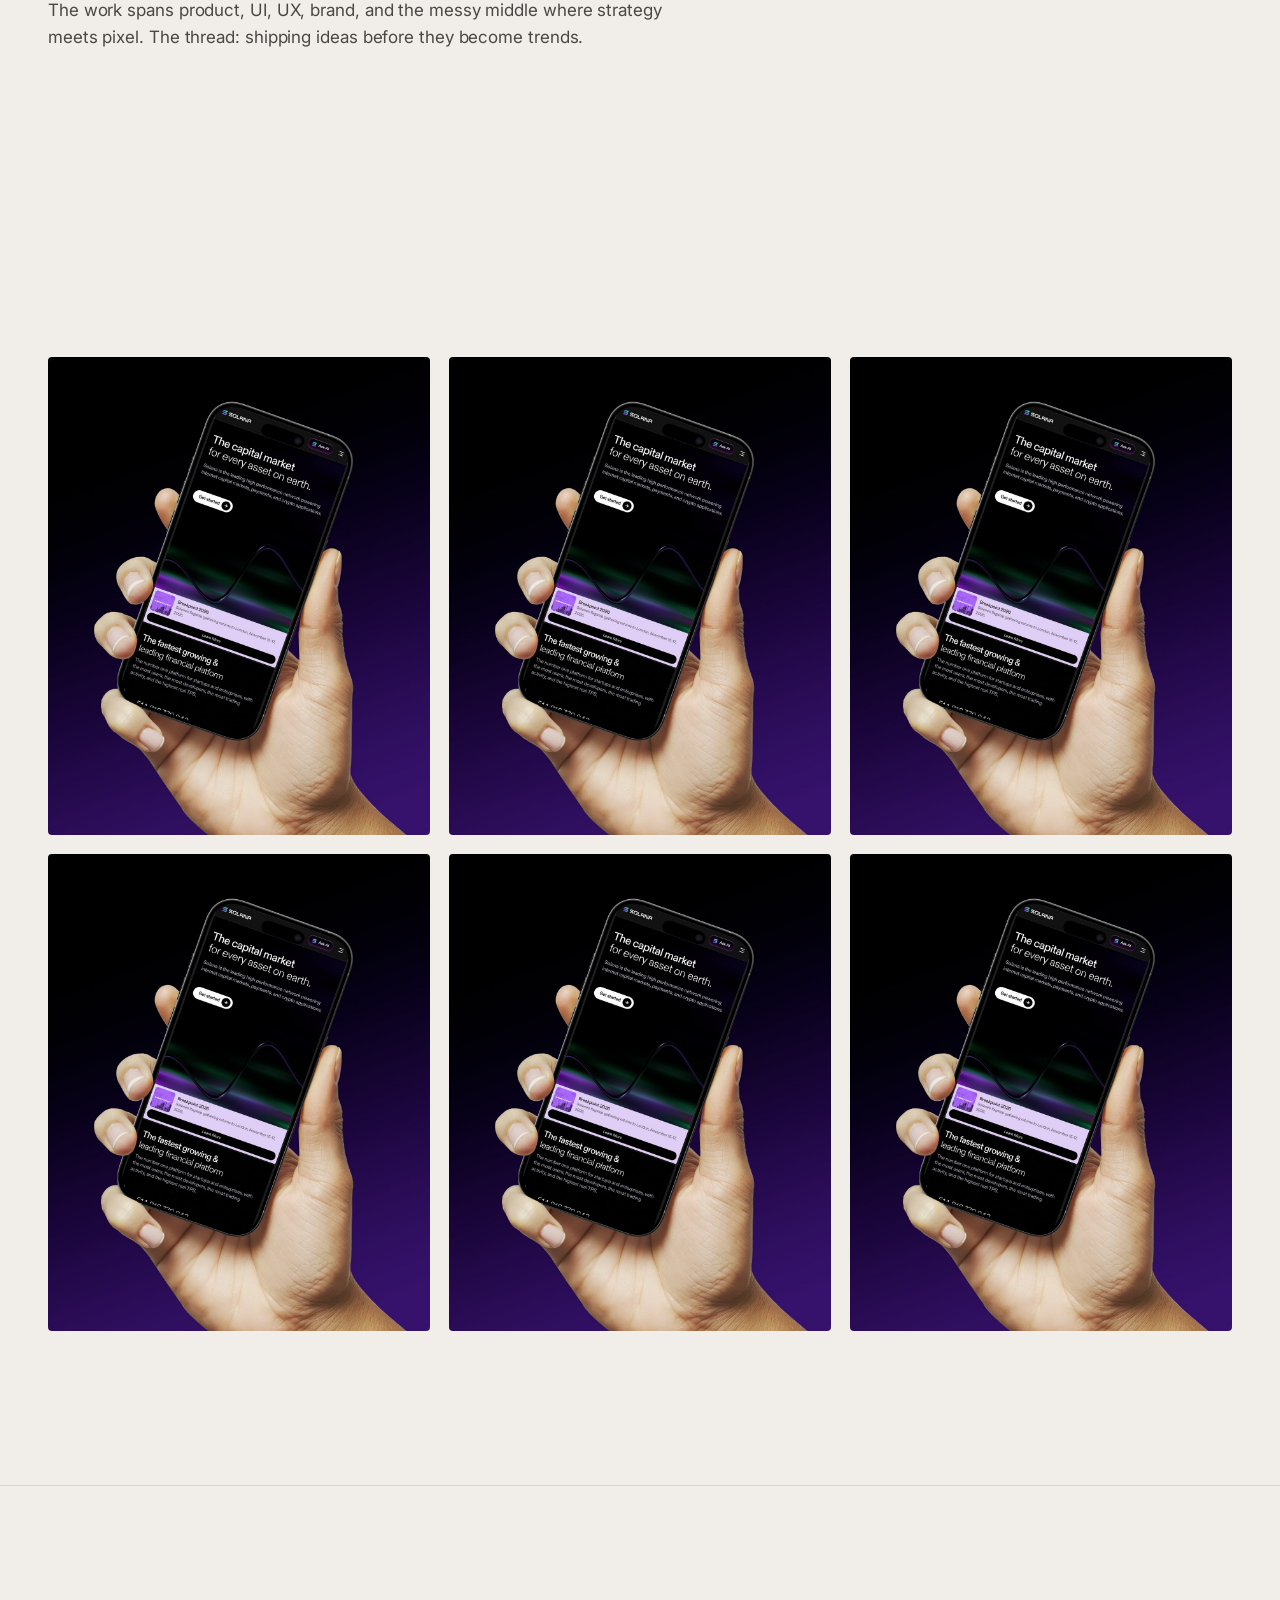
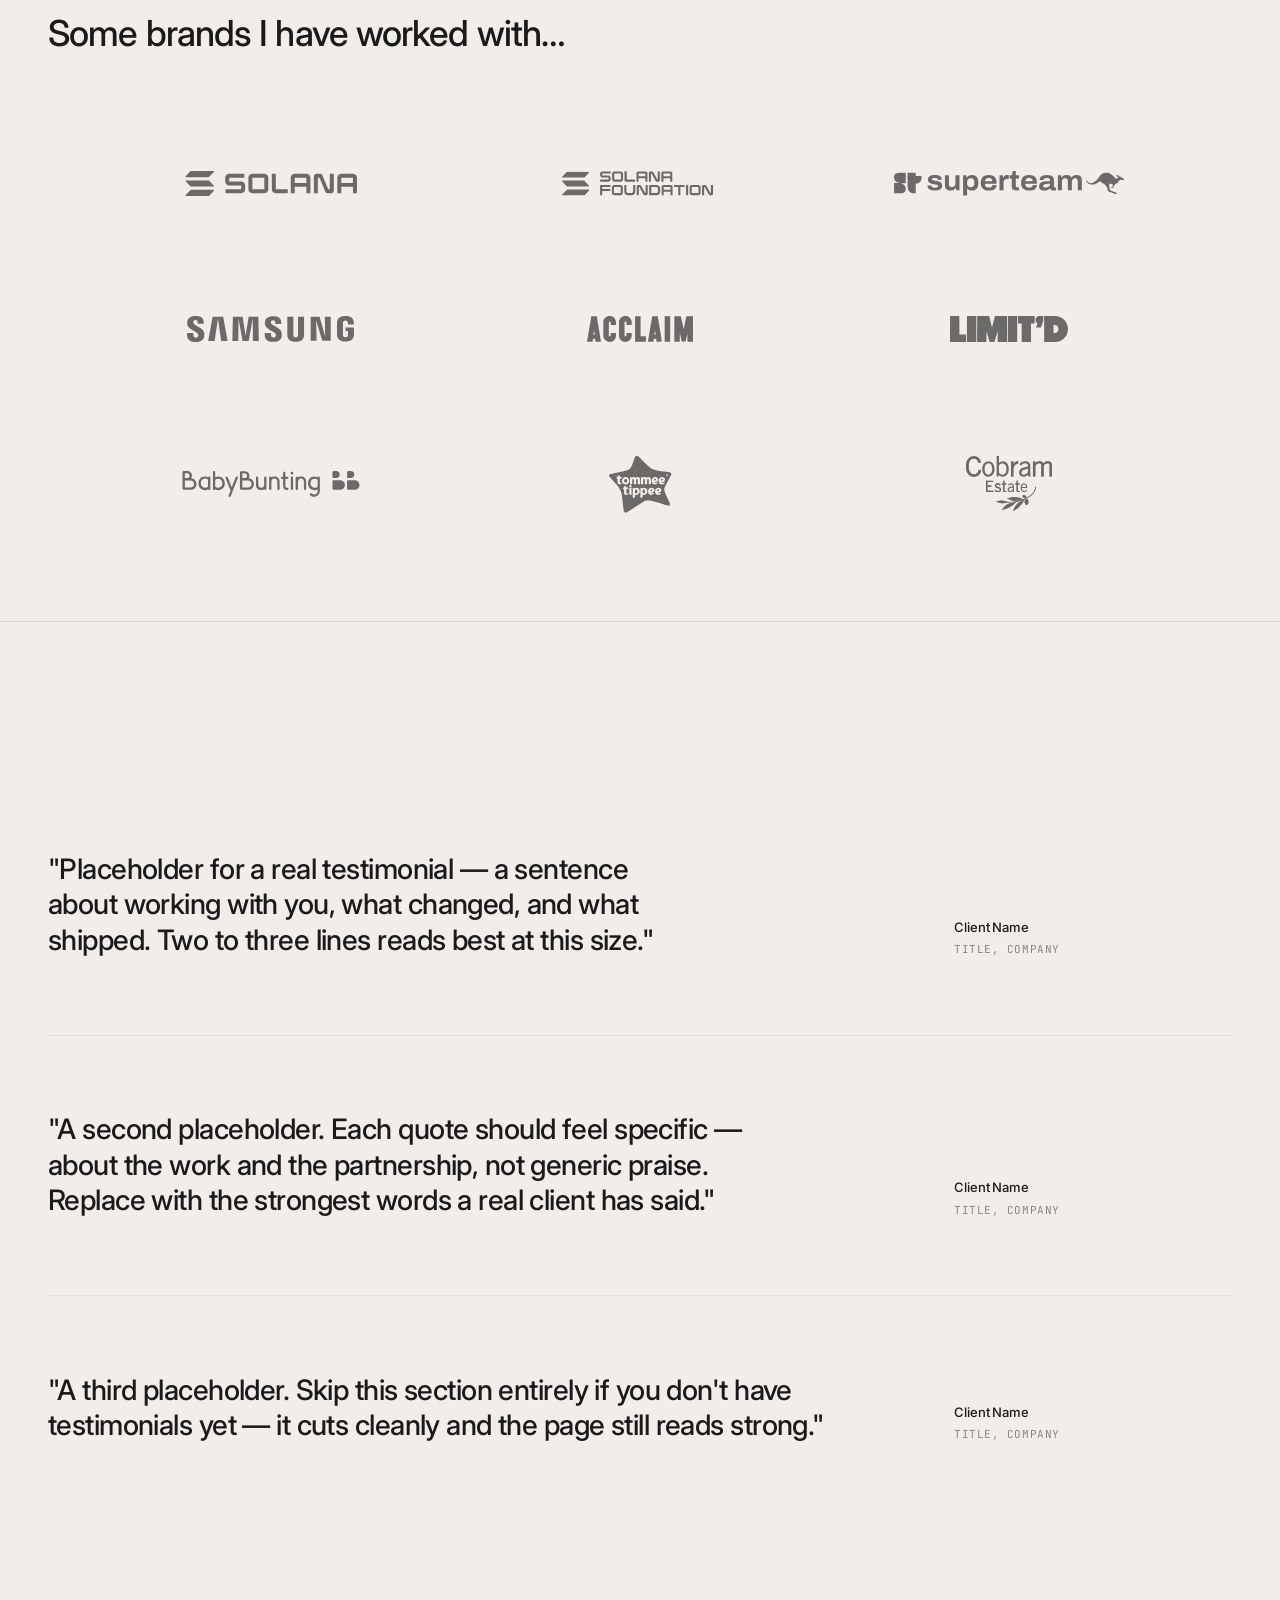
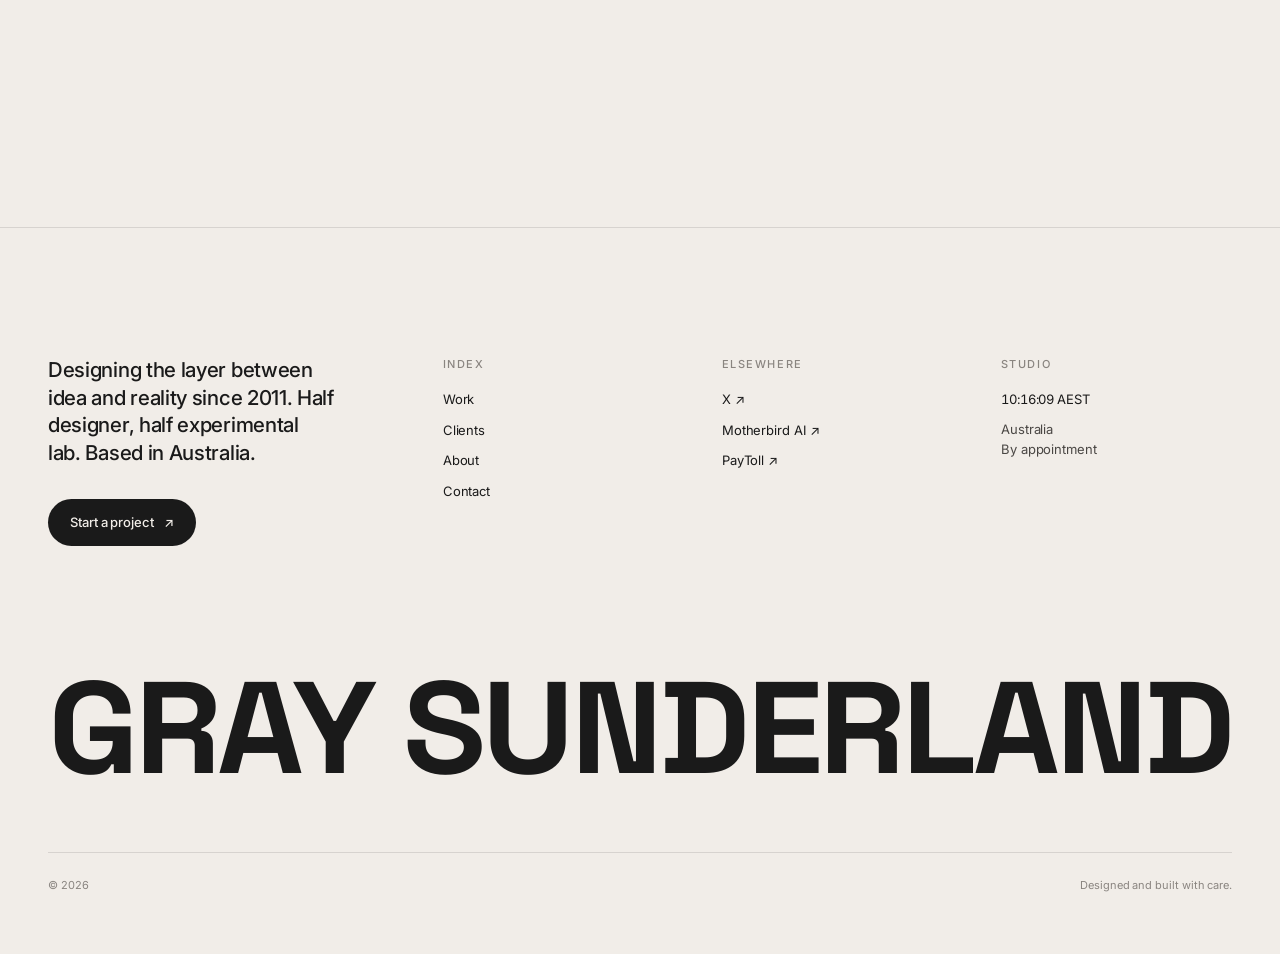
==== commit 5de45970: "Add files via upload" ====
--- a/index.html
+++ b/index.html
@@ -3,8 +3,11 @@
 <head>
   <meta charset="UTF-8">
   <meta name="viewport" content="width=device-width, initial-scale=1.0">
-  <title>Gray Sunderland — Product, UI, UX & Brand Designer</title>
-  <meta name="description" content="Gray Sunderland is a product, UI, UX and brand designer working with founders and teams on the interfaces and systems behind ambitious products.">
+  <title>Gray Sunderland — Product Design for the world's most ambitious teams</title>
+  <meta name="description" content="Designing the layer between idea and reality since 2011. Product, UI, UX and brand design for the world's most ambitious teams. Embedded in web3 since the early days.">
+  <meta property="og:title" content="Gray Sunderland — Product, UI, UX & Brand Designer">
+  <meta property="og:description" content="Designing the layer between idea and reality since 2011. Half designer, half experimental lab. Based in Australia.">
+  <meta property="og:type" content="website">
 
   <link rel="preconnect" href="https://fonts.googleapis.com">
   <link rel="preconnect" href="https://fonts.gstatic.com" crossorigin>
@@ -36,8 +39,8 @@
   <!-- ============ HERO ============ -->
   <header class="hero shell">
     <h1 class="hero-title">
-      <span class="hero-line">Product&nbsp;design</span>
-      <span class="hero-line">for the&nbsp;world's</span>
+      <span class="hero-line">Product, UI, UX</span>
+      <span class="hero-line">&amp; brand. Shipped</span>
       <span class="hero-line hero-line--typed">
         <span class="hero-typed-text" data-typed></span><span class="hero-typed-caret" aria-hidden="true"></span>
       </span>
@@ -65,8 +68,9 @@
   <!-- ============ ABOUT STATEMENT ============ -->
   <section class="section shell reveal" id="about">
     <div class="about-statement">
-      <p>Fifteen years working with the world's most ambitious teams — from Solana and Nike to early-stage founders shipping their first&nbsp;product.</p>
-      <p>The work spans product design, design systems, UX strategy, and brand. The thread through it: interfaces that earn trust on first use and hold up under real&nbsp;pressure.</p>
+      <p>Designing the layer between idea and reality since 2011 — half designer, half experimental lab. Embedded in web3 since the early days, when the category didn't have a&nbsp;name.</p>
+      <p>Co-founder of Motherbird AI. Built brands and products for Solana, Solana Foundation, Superteam, Samsung, Hype DC, Acclaim, Baby Bunting, Tommee Tippee, Cobram Estate — and a few hundred more you haven't heard&nbsp;of.</p>
+      <p>The work spans product, UI, UX, brand, and the messy middle where strategy meets pixel. The thread: shipping ideas before they become&nbsp;trends.</p>
     </div>
   </section>
 
@@ -74,45 +78,45 @@
   <section class="section shell" id="work">
     <div class="work-grid">
 
-      <a href="https://solana.com" target="_blank" rel="noopener" class="work-tile">
-        <div class="work-tile-media"><img src="images/marquee-01.png" alt="Solana — homepage redesign" loading="lazy"></div>
-        <div class="work-tile-overlay">
-          <span class="work-tile-name">Solana — Homepage</span>
-        </div>
-      </a>
-
-      <a href="https://solana.com" target="_blank" rel="noopener" class="work-tile">
-        <div class="work-tile-media"><img src="images/marquee-01.png" alt="Solana — capital markets" loading="lazy"></div>
-        <div class="work-tile-overlay">
-          <span class="work-tile-name">Solana — Capital Markets</span>
-        </div>
-      </a>
-
-      <a href="https://solana.com" target="_blank" rel="noopener" class="work-tile">
-        <div class="work-tile-media"><img src="images/marquee-01.png" alt="Solana — Breakpoint" loading="lazy"></div>
-        <div class="work-tile-overlay">
-          <span class="work-tile-name">Solana — Breakpoint</span>
-        </div>
-      </a>
-
-      <a href="https://solana.com" target="_blank" rel="noopener" class="work-tile">
-        <div class="work-tile-media"><img src="images/marquee-01.png" alt="Solana — mobile app" loading="lazy"></div>
-        <div class="work-tile-overlay">
-          <span class="work-tile-name">Solana — Mobile App</span>
-        </div>
-      </a>
-
-      <a href="https://solana.com" target="_blank" rel="noopener" class="work-tile">
-        <div class="work-tile-media"><img src="images/marquee-01.png" alt="Solana Foundation" loading="lazy"></div>
-        <div class="work-tile-overlay">
-          <span class="work-tile-name">Solana Foundation</span>
-        </div>
-      </a>
-
-      <a href="https://solana.com" target="_blank" rel="noopener" class="work-tile">
-        <div class="work-tile-media"><img src="images/marquee-01.png" alt="Solana — Ask AI" loading="lazy"></div>
-        <div class="work-tile-overlay">
-          <span class="work-tile-name">Solana — Ask AI</span>
+      <a href="https://motherbird.ai" target="_blank" rel="noopener" class="work-tile">
+        <div class="work-tile-media"><img src="images/marquee-01.png" alt="Motherbird AI" loading="lazy"></div>
+        <div class="work-tile-overlay">
+          <span class="work-tile-name">Motherbird&nbsp;AI — 2025</span>
+        </div>
+      </a>
+
+      <a href="https://www.paytoll.dev" target="_blank" rel="noopener" class="work-tile">
+        <div class="work-tile-media"><img src="images/marquee-01.png" alt="PayToll" loading="lazy"></div>
+        <div class="work-tile-overlay">
+          <span class="work-tile-name">PayToll — 2026</span>
+        </div>
+      </a>
+
+      <a href="https://rumblr.xyz" target="_blank" rel="noopener" class="work-tile">
+        <div class="work-tile-media"><img src="images/marquee-01.png" alt="Rumblr" loading="lazy"></div>
+        <div class="work-tile-overlay">
+          <span class="work-tile-name">Rumblr — 2025</span>
+        </div>
+      </a>
+
+      <a href="https://fabriclayer.ai" target="_blank" rel="noopener" class="work-tile">
+        <div class="work-tile-media"><img src="images/marquee-01.png" alt="Fabric Layer" loading="lazy"></div>
+        <div class="work-tile-overlay">
+          <span class="work-tile-name">Fabric&nbsp;Layer — 2025</span>
+        </div>
+      </a>
+
+      <a href="https://cypherpunks.app" target="_blank" rel="noopener" class="work-tile">
+        <div class="work-tile-media"><img src="images/marquee-01.png" alt="Cypherpunks" loading="lazy"></div>
+        <div class="work-tile-overlay">
+          <span class="work-tile-name">Cypherpunks — 2024</span>
+        </div>
+      </a>
+
+      <a href="https://mong.life" target="_blank" rel="noopener" class="work-tile">
+        <div class="work-tile-media"><img src="images/marquee-01.png" alt="Mong" loading="lazy"></div>
+        <div class="work-tile-overlay">
+          <span class="work-tile-name">Mong — 2023</span>
         </div>
       </a>
 
@@ -121,49 +125,43 @@
 
   <!-- ============ CLIENTS ============ -->
   <!-- Logos render as monotone (filter: brightness(0)).
-       FLAGS TO VERIFY:
-       1. hypeDC.svg uploaded file actually renders as "LIMIT'D" wordmark —
-          may be wrong file or a sub-brand. Confirm or replace the SVG.
-       2. acclaim.agency URL is a best guess — confirm the correct client URL.
-       3. .client-logo--mark adds extra height for icon-led/stacked logos
-          (Nike, Cobram, Tommee Tippee). -->
+       FLAG TO VERIFY: hypeDC.svg uploaded file actually renders as "LIMIT'D"
+       wordmark — may be wrong file or sub-brand. Confirm or replace.
+       Sizing variants:
+         .client-logo (default) — wordmarks
+         .client-logo--mark     — bumped icon-led/stacked logos
+         .client-logo--mark-lg  — Tommee Tippee (+60% larger)
+         .client-logo--mark-md  — Cobram (+20% larger) -->
   <section class="section shell clients-section" id="clients">
-    <p class="clients-intro">Trusted by ambitious teams&nbsp;worldwide.</p>
+    <p class="clients-intro">Some brands I have worked&nbsp;with…</p>
     <div class="clients-grid">
       <a href="https://solana.com" target="_blank" rel="noopener" class="client" aria-label="Solana">
         <img src="images/logos/solana.svg" alt="Solana" class="client-logo" loading="lazy">
       </a>
-      <a href="https://www.nike.com" target="_blank" rel="noopener" class="client" aria-label="Nike">
-        <img src="images/logos/nike.svg" alt="Nike" class="client-logo client-logo--mark" loading="lazy">
+      <a href="https://solana.org" target="_blank" rel="noopener" class="client" aria-label="Solana Foundation">
+        <img src="images/logos/foundation.svg" alt="Solana Foundation" class="client-logo" loading="lazy">
+      </a>
+      <a href="https://superteam.fun" target="_blank" rel="noopener" class="client" aria-label="Superteam">
+        <img src="images/logos/superteam.svg" alt="Superteam" class="client-logo" loading="lazy">
+      </a>
+      <a href="https://www.samsung.com" target="_blank" rel="noopener" class="client" aria-label="Samsung">
+        <img src="images/logos/Samsung.svg" alt="Samsung" class="client-logo" loading="lazy">
+      </a>
+      <a href="https://acclaimmag.com" target="_blank" rel="noopener" class="client" aria-label="Acclaim">
+        <img src="images/logos/acclaim.svg" alt="Acclaim" class="client-logo" loading="lazy">
       </a>
       <a href="https://www.hypedc.com" target="_blank" rel="noopener" class="client" aria-label="Hype DC">
         <img src="images/logos/hypeDC.svg" alt="Hype DC" class="client-logo" loading="lazy">
       </a>
-      <a href="https://solana.org" target="_blank" rel="noopener" class="client" aria-label="Solana Foundation">
-        <img src="images/logos/foundation.svg" alt="Solana Foundation" class="client-logo" loading="lazy">
-      </a>
-      <a href="https://superteam.fun" target="_blank" rel="noopener" class="client" aria-label="Superteam">
-        <img src="images/logos/superteam.svg" alt="Superteam" class="client-logo" loading="lazy">
-      </a>
-      <a href="https://www.samsung.com" target="_blank" rel="noopener" class="client" aria-label="Samsung">
-        <img src="images/logos/Samsung.svg" alt="Samsung" class="client-logo" loading="lazy">
-      </a>
-      <a href="https://acclaim.agency" target="_blank" rel="noopener" class="client" aria-label="Acclaim">
-        <img src="images/logos/acclaim.svg" alt="Acclaim" class="client-logo" loading="lazy">
-      </a>
       <a href="https://www.babybunting.com.au" target="_blank" rel="noopener" class="client" aria-label="Baby Bunting">
         <img src="images/logos/babybunting.svg" alt="Baby Bunting" class="client-logo" loading="lazy">
       </a>
       <a href="https://www.tommeetippee.com" target="_blank" rel="noopener" class="client" aria-label="Tommee Tippee">
-        <img src="images/logos/tommee-tippee.svg" alt="Tommee Tippee" class="client-logo client-logo--mark" loading="lazy">
+        <img src="images/logos/tommee-tippee.svg" alt="Tommee Tippee" class="client-logo client-logo--mark-lg" loading="lazy">
       </a>
       <a href="https://www.cobramestate.com.au" target="_blank" rel="noopener" class="client" aria-label="Cobram Estate">
-        <img src="images/logos/cobram.svg" alt="Cobram Estate" class="client-logo client-logo--mark" loading="lazy">
-      </a>
-      <a href="https://www.rmit.edu.au" target="_blank" rel="noopener" class="client" aria-label="RMIT">
-        <img src="images/logos/rmit.svg" alt="RMIT" class="client-logo" loading="lazy">
-      </a>
-      <span class="client client--more">+ more</span>
+        <img src="images/logos/cobram.svg" alt="Cobram Estate" class="client-logo client-logo--mark-md" loading="lazy">
+      </a>
     </div>
   </section>
 
@@ -198,7 +196,7 @@
   <footer class="footer">
     <div class="footer-top">
       <div>
-        <p class="footer-tagline">Independent product, UI, UX &amp; brand design — for founders and teams shipping the products people actually want to&nbsp;use.</p>
+        <p class="footer-tagline">Designing the layer between idea and reality since 2011. Half designer, half experimental lab. Based in&nbsp;Australia.</p>
         <a href="mailto:hello@graysunderland.com" class="cta">
           Start a project
           <span class="arrow">↗</span>
@@ -216,22 +214,22 @@
       </div>
 
       <div class="footer-col">
-        <h4>Follow</h4>
+        <h4>Elsewhere</h4>
         <ul>
-          <li><a href="#" target="_blank" rel="noopener">Read.cv ↗</a></li>
-          <li><a href="#" target="_blank" rel="noopener">LinkedIn ↗</a></li>
-          <li><a href="#" target="_blank" rel="noopener">Are.na ↗</a></li>
+          <li><a href="https://x.com/gray_chromatic" target="_blank" rel="noopener">X ↗</a></li>
+          <li><a href="https://motherbird.ai" target="_blank" rel="noopener">Motherbird&nbsp;AI ↗</a></li>
+          <li><a href="https://www.paytoll.dev" target="_blank" rel="noopener">PayToll ↗</a></li>
         </ul>
       </div>
 
       <div class="footer-col">
         <h4>Studio</h4>
         <ul>
-          <li><span class="clock" data-clock data-tz-label="LOCAL">—</span></li>
+          <li><span class="clock" data-clock data-tz="Australia/Sydney" data-tz-label="AEST">—</span></li>
           <li>
             <address>
-              City, Country<br>
-              By appointment
+              Australia<br>
+              By&nbsp;appointment
             </address>
           </li>
         </ul>
--- a/css/main.css
+++ b/css/main.css
@@ -244,15 +244,16 @@
   display: flex;
   align-items: center;
   justify-content: space-between;
-  background: rgba(241, 237, 232, 0.85);
+  background: rgba(20, 20, 20, 0.92);
   backdrop-filter: blur(16px);
   -webkit-backdrop-filter: blur(16px);
   border-bottom: 1px solid transparent;
   transition: border-color var(--dur) var(--ease);
+  color: var(--bg);
 }
 
 .nav.is-scrolled {
-  border-bottom-color: var(--line-soft);
+  border-bottom-color: rgba(255, 255, 255, 0.08);
 }
 
 .nav-brand {
@@ -261,6 +262,7 @@
   font-weight: 700;
   letter-spacing: 0.02em;
   text-transform: uppercase;
+  color: var(--bg);
 }
 
 .nav-links {
@@ -275,6 +277,7 @@
   letter-spacing: -0.005em;
   position: relative;
   padding: 4px 0;
+  color: var(--bg);
   transition: opacity var(--dur-fast) var(--ease);
 }
 
@@ -296,11 +299,11 @@
   transform-origin: left;
 }
 
-/* Contact CTA in nav — pill style */
+/* Contact CTA in nav — inverted pill (white on black nav) */
 .nav-cta {
   padding: 8px 16px;
-  background: var(--ink);
-  color: var(--bg);
+  background: var(--bg);
+  color: var(--ink);
   border-radius: 999px;
   font-weight: 500;
   transition: transform var(--dur) var(--ease), background var(--dur) var(--ease);
@@ -632,7 +635,8 @@
 /* ---- Clients section ---- */
 .clients-section {
   border-top: 1px solid var(--line);
-  padding-top: clamp(60px, 8vw, 100px);
+  padding-top: clamp(80px, 10vw, 140px);
+  padding-bottom: clamp(60px, 8vw, 100px);
 }
 
 .clients-intro {
@@ -641,22 +645,25 @@
   letter-spacing: -0.025em;
   line-height: 1.1;
   color: var(--ink);
-  margin-bottom: clamp(48px, 7vw, 88px);
-  max-width: 24ch;
-}
-
+  margin-bottom: clamp(64px, 8vw, 112px);
+  max-width: 28ch;
+}
+
+/* 3×3 grid with extra side padding so the wall sits inset from the page edges.
+   Each cell centers the logo for visual balance regardless of logo width. */
 .clients-grid {
   display: grid;
-  grid-template-columns: repeat(4, 1fr);
-  gap: clamp(40px, 5vw, 80px) clamp(32px, 4vw, 64px);
+  grid-template-columns: repeat(3, 1fr);
+  gap: clamp(56px, 7vw, 120px) clamp(48px, 6vw, 96px);
   align-items: center;
+  padding-inline: clamp(0px, 6vw, 96px);
 }
 
 .client {
   display: flex;
   align-items: center;
-  justify-content: flex-start;
-  min-height: 48px;
+  justify-content: center;
+  min-height: 56px;
   transition: opacity 0.4s var(--ease), transform 0.4s var(--ease);
 }
 
@@ -664,36 +671,36 @@
   /* Force monotone — strips any colour from the source SVG. */
   filter: brightness(0);
   /* Wordmark default — wide horizontal logos */
-  height: clamp(20px, 1.8vw, 28px);
+  height: clamp(22px, 2vw, 32px);
   width: auto;
   max-width: 100%;
   object-fit: contain;
-  object-position: left center;
+  object-position: center;
   opacity: 0.55;
   transition: opacity 0.4s var(--ease), transform 0.4s var(--ease);
   display: block;
 }
 
-/* Stacked / icon-led logos (Nike, Cobram, Tommee Tippee) need more vertical
-   space to register at similar visual weight to the wordmarks. */
+/* Stacked / icon-led logos need more vertical space to register at similar
+   visual weight to the wordmarks. Three steps: default mark, +20%, +60%. */
 .client-logo--mark {
-  height: clamp(36px, 3.2vw, 52px);
+  height: clamp(40px, 3.6vw, 56px);
+}
+
+.client-logo--mark-md {
+  /* +20% larger than default mark — used for Cobram (stacked lockup) */
+  height: clamp(48px, 4.3vw, 67px);
+}
+
+.client-logo--mark-lg {
+  /* +60% larger than default mark — used for Tommee Tippee (square icon) */
+  height: clamp(64px, 5.8vw, 90px);
 }
 
 a.client:hover .client-logo,
 a.client:focus-visible .client-logo {
   opacity: 1;
   transform: translateY(-2px);
-}
-
-/* Muted "+ more" sentinel — stays as text */
-.client--more {
-  color: var(--ink-mute);
-  font-weight: 400;
-  font-family: var(--font-mono);
-  font-size: var(--fs-sm);
-  letter-spacing: 0;
-  align-self: center;
 }
 
 /* ---- Testimonials ---- */
@@ -850,7 +857,11 @@
 
   .work-grid { grid-template-columns: repeat(2, 1fr); gap: 12px; }
 
-  .clients-grid { grid-template-columns: repeat(3, 1fr); gap: 36px 32px; }
+  .clients-grid {
+    grid-template-columns: repeat(3, 1fr);
+    gap: 44px 32px;
+    padding-inline: clamp(0px, 3vw, 32px);
+  }
 
   .testimonial { grid-template-columns: 1fr; gap: 16px; }
   .testimonial blockquote,
@@ -865,7 +876,12 @@
 @media (max-width: 560px) {
   .nav-link.hide-mobile { display: none; }
   .footer-top { grid-template-columns: 1fr; }
-  .clients-grid { grid-template-columns: repeat(2, 1fr); gap: 32px 24px; }
+  /* Keep 3 columns on phone to preserve the 3×3 grid integrity */
+  .clients-grid {
+    grid-template-columns: repeat(3, 1fr);
+    gap: 32px 16px;
+    padding-inline: 0;
+  }
   .work-grid { grid-template-columns: 1fr; gap: 12px; }
 
   /* Mobile: hover overlays don't work — always show name as a static caption */
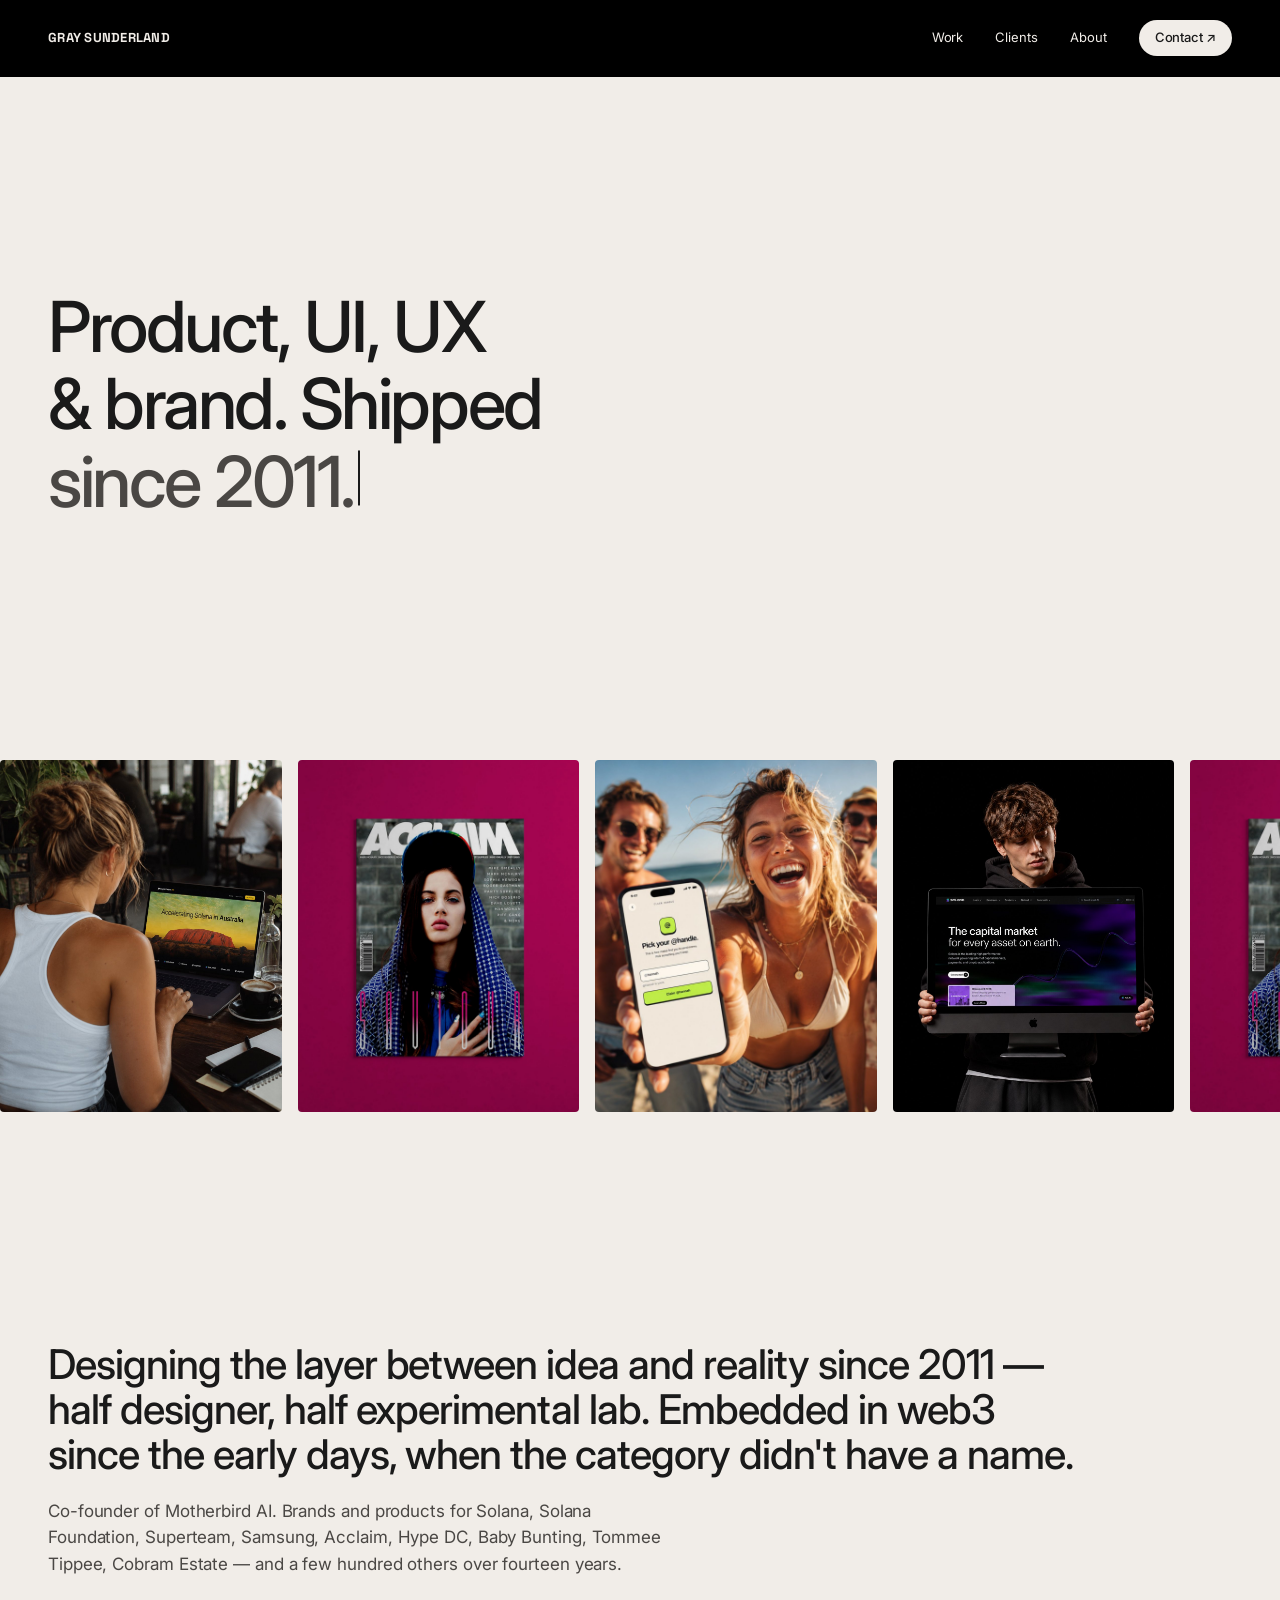
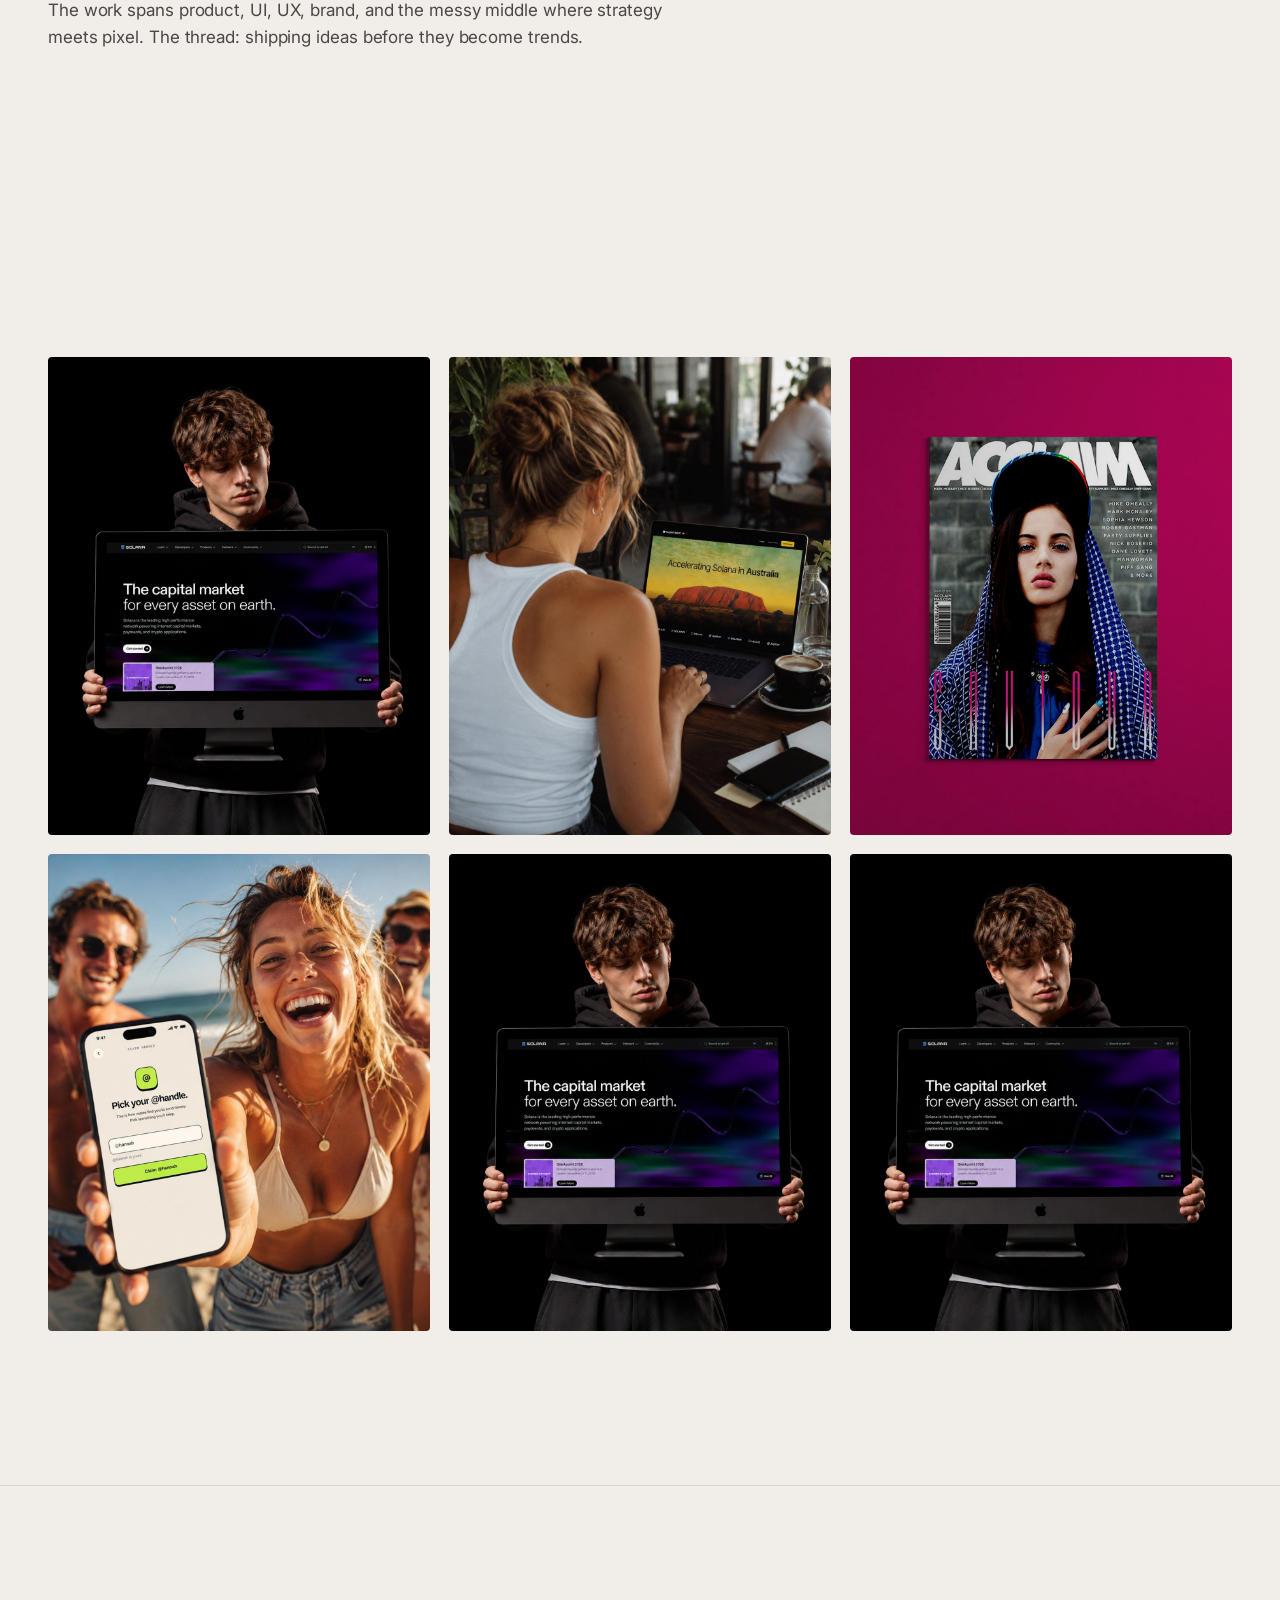
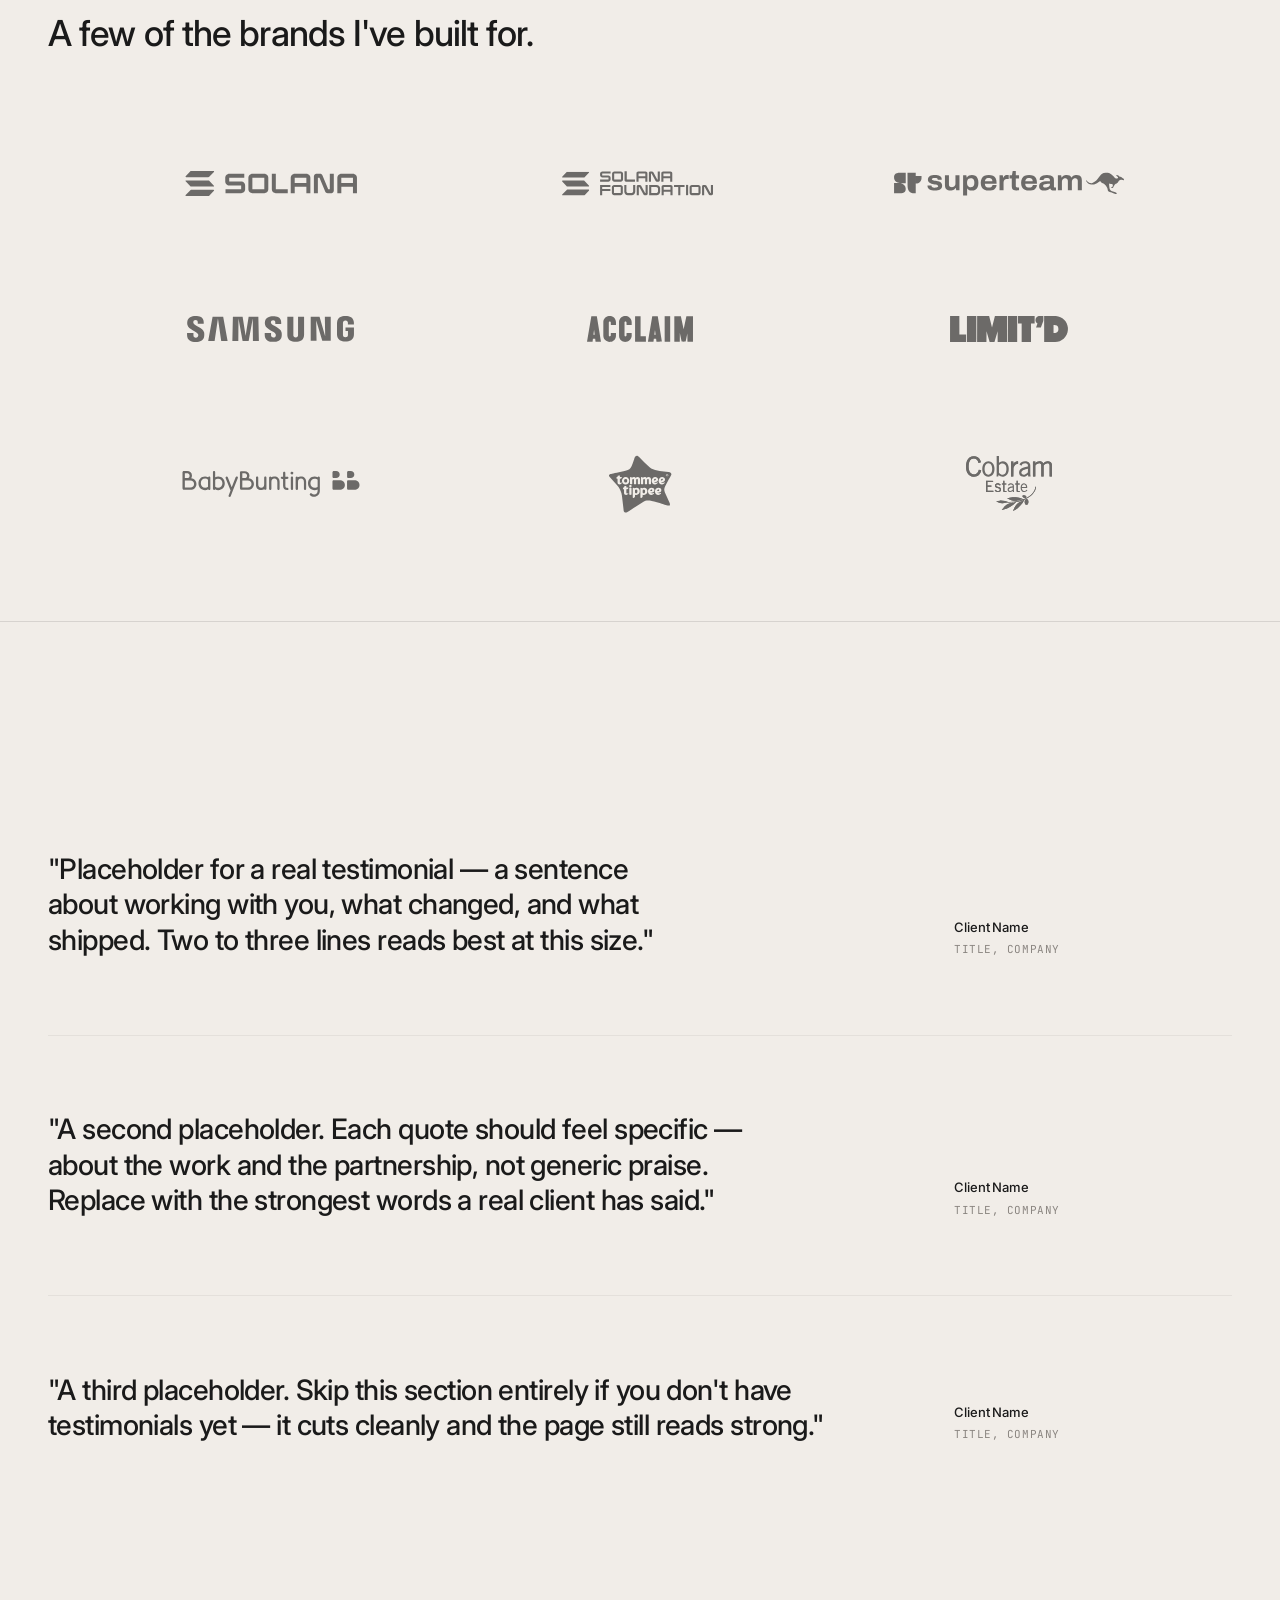
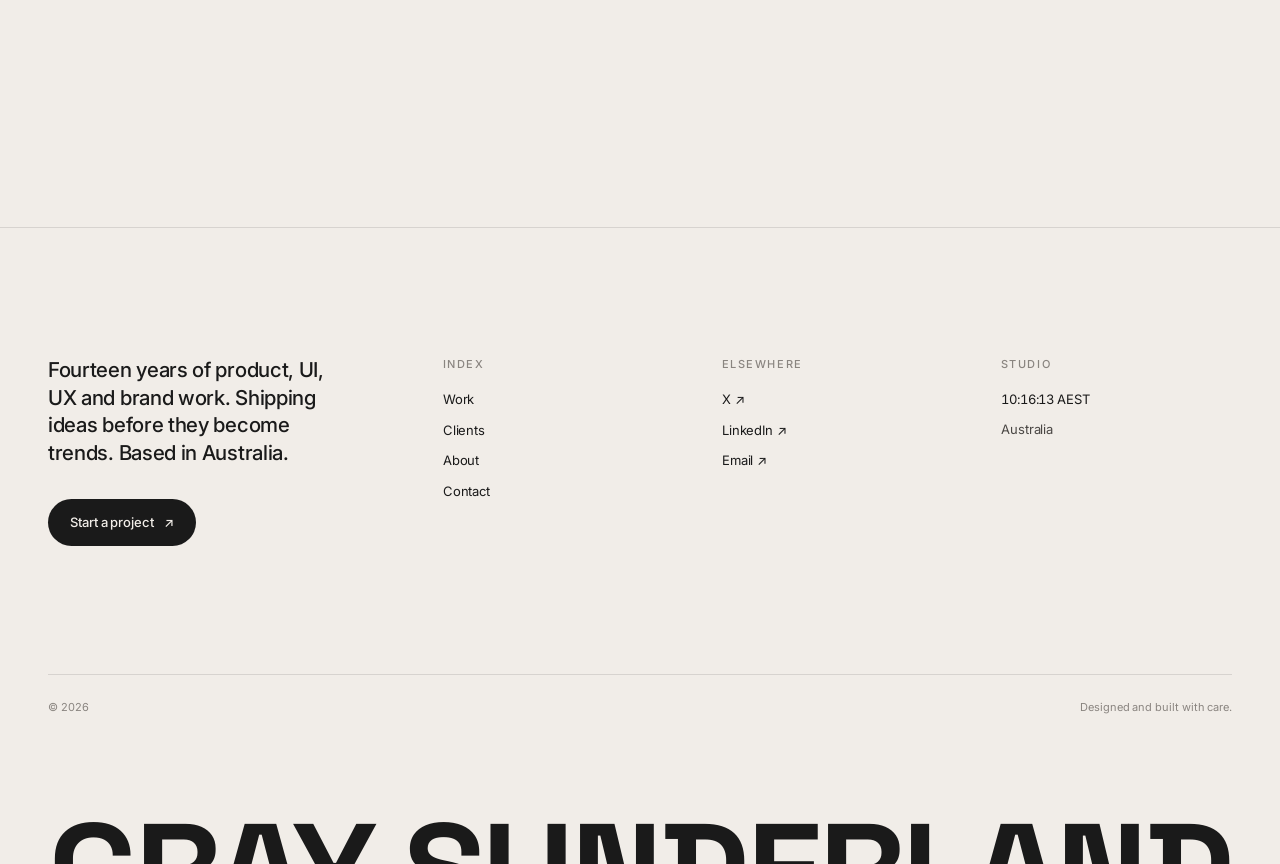
==== commit da9d20b9: "Add files via upload" ====
--- a/index.html
+++ b/index.html
@@ -50,18 +50,18 @@
   <!-- ============ MARQUEE ============ -->
   <section class="marquee" aria-label="Work preview">
     <div class="marquee-track">
-      <div class="marquee-tile"><img src="images/marquee-01.png" alt="Solana product design" loading="lazy"></div>
-      <div class="marquee-tile"><img src="images/marquee-01.png" alt="Solana product design" loading="lazy"></div>
-      <div class="marquee-tile"><img src="images/marquee-01.png" alt="Solana product design" loading="lazy"></div>
-      <div class="marquee-tile"><img src="images/marquee-01.png" alt="Solana product design" loading="lazy"></div>
-      <div class="marquee-tile"><img src="images/marquee-01.png" alt="Solana product design" loading="lazy"></div>
-      <div class="marquee-tile"><img src="images/marquee-01.png" alt="Solana product design" loading="lazy"></div>
-      <div class="marquee-tile"><img src="images/marquee-01.png" alt="Solana product design" loading="lazy"></div>
-      <div class="marquee-tile"><img src="images/marquee-01.png" alt="Solana product design" loading="lazy"></div>
-      <div class="marquee-tile"><img src="images/marquee-01.png" alt="Solana product design" loading="lazy"></div>
-      <div class="marquee-tile"><img src="images/marquee-01.png" alt="Solana product design" loading="lazy"></div>
-      <div class="marquee-tile"><img src="images/marquee-01.png" alt="Solana product design" loading="lazy"></div>
-      <div class="marquee-tile"><img src="images/marquee-01.png" alt="Solana product design" loading="lazy"></div>
+      <div class="marquee-tile"><img src="images/marquee-01.png" alt="Superteam website design" loading="lazy"></div>
+      <div class="marquee-tile"><img src="images/marquee-02.png" alt="Acclaim magazine cover design" loading="lazy"></div>
+      <div class="marquee-tile"><img src="images/marquee-03.png" alt="Sorted P2P payments app" loading="lazy"></div>
+      <div class="marquee-tile"><img src="images/marquee-04.png" alt="Solana website design" loading="lazy"></div>
+      <div class="marquee-tile"><img src="images/marquee-02.png" alt="Acclaim magazine cover design" loading="lazy"></div>
+      <div class="marquee-tile"><img src="images/marquee-01.png" alt="Superteam website design" loading="lazy"></div>
+      <div class="marquee-tile"><img src="images/marquee-04.png" alt="Solana website design" loading="lazy"></div>
+      <div class="marquee-tile"><img src="images/marquee-03.png" alt="Sorted P2P payments app" loading="lazy"></div>
+      <div class="marquee-tile"><img src="images/marquee-01.png" alt="Superteam website design" loading="lazy"></div>
+      <div class="marquee-tile"><img src="images/marquee-04.png" alt="Solana website design" loading="lazy"></div>
+      <div class="marquee-tile"><img src="images/marquee-02.png" alt="Acclaim magazine cover design" loading="lazy"></div>
+      <div class="marquee-tile"><img src="images/marquee-03.png" alt="Sorted P2P payments app" loading="lazy"></div>
     </div>
   </section>
 
@@ -69,7 +69,7 @@
   <section class="section shell reveal" id="about">
     <div class="about-statement">
       <p>Designing the layer between idea and reality since 2011 — half designer, half experimental lab. Embedded in web3 since the early days, when the category didn't have a&nbsp;name.</p>
-      <p>Co-founder of Motherbird AI. Built brands and products for Solana, Solana Foundation, Superteam, Samsung, Hype DC, Acclaim, Baby Bunting, Tommee Tippee, Cobram Estate — and a few hundred more you haven't heard&nbsp;of.</p>
+      <p>Co-founder of Motherbird AI. Brands and products for Solana, Solana Foundation, Superteam, Samsung, Acclaim, Hype DC, Baby Bunting, Tommee Tippee, Cobram Estate — and a few hundred others over fourteen&nbsp;years.</p>
       <p>The work spans product, UI, UX, brand, and the messy middle where strategy meets pixel. The thread: shipping ideas before they become&nbsp;trends.</p>
     </div>
   </section>
@@ -78,43 +78,43 @@
   <section class="section shell" id="work">
     <div class="work-grid">
 
-      <a href="https://motherbird.ai" target="_blank" rel="noopener" class="work-tile">
-        <div class="work-tile-media"><img src="images/marquee-01.png" alt="Motherbird AI" loading="lazy"></div>
-        <div class="work-tile-overlay">
-          <span class="work-tile-name">Motherbird&nbsp;AI — 2025</span>
-        </div>
-      </a>
-
-      <a href="https://www.paytoll.dev" target="_blank" rel="noopener" class="work-tile">
-        <div class="work-tile-media"><img src="images/marquee-01.png" alt="PayToll" loading="lazy"></div>
-        <div class="work-tile-overlay">
-          <span class="work-tile-name">PayToll — 2026</span>
-        </div>
-      </a>
-
-      <a href="https://rumblr.xyz" target="_blank" rel="noopener" class="work-tile">
-        <div class="work-tile-media"><img src="images/marquee-01.png" alt="Rumblr" loading="lazy"></div>
-        <div class="work-tile-overlay">
-          <span class="work-tile-name">Rumblr — 2025</span>
-        </div>
-      </a>
-
-      <a href="https://fabriclayer.ai" target="_blank" rel="noopener" class="work-tile">
-        <div class="work-tile-media"><img src="images/marquee-01.png" alt="Fabric Layer" loading="lazy"></div>
-        <div class="work-tile-overlay">
-          <span class="work-tile-name">Fabric&nbsp;Layer — 2025</span>
+      <a href="https://solana.com" target="_blank" rel="noopener" class="work-tile">
+        <div class="work-tile-media"><img src="images/marquee-04.png" alt="Solana" loading="lazy"></div>
+        <div class="work-tile-overlay">
+          <span class="work-tile-name">Solana — 2026</span>
+        </div>
+      </a>
+
+      <a href="https://superteam.fun" target="_blank" rel="noopener" class="work-tile">
+        <div class="work-tile-media"><img src="images/marquee-01.png" alt="Superteam" loading="lazy"></div>
+        <div class="work-tile-overlay">
+          <span class="work-tile-name">Superteam — 2025</span>
+        </div>
+      </a>
+
+      <a href="https://acclaimmag.com" target="_blank" rel="noopener" class="work-tile">
+        <div class="work-tile-media"><img src="images/marquee-02.png" alt="Acclaim Magazine" loading="lazy"></div>
+        <div class="work-tile-overlay">
+          <span class="work-tile-name">Acclaim — 2024</span>
+        </div>
+      </a>
+
+      <a href="https://paymentsorted.com" target="_blank" rel="noopener" class="work-tile">
+        <div class="work-tile-media"><img src="images/marquee-03.png" alt="Sorted — P2P payments app" loading="lazy"></div>
+        <div class="work-tile-overlay">
+          <span class="work-tile-name">Sorted — 2026</span>
         </div>
       </a>
 
       <a href="https://cypherpunks.app" target="_blank" rel="noopener" class="work-tile">
-        <div class="work-tile-media"><img src="images/marquee-01.png" alt="Cypherpunks" loading="lazy"></div>
+        <div class="work-tile-media"><img src="images/marquee-04.png" alt="Cypherpunks" loading="lazy"></div>
         <div class="work-tile-overlay">
           <span class="work-tile-name">Cypherpunks — 2024</span>
         </div>
       </a>
 
       <a href="https://mong.life" target="_blank" rel="noopener" class="work-tile">
-        <div class="work-tile-media"><img src="images/marquee-01.png" alt="Mong" loading="lazy"></div>
+        <div class="work-tile-media"><img src="images/marquee-04.png" alt="Mong" loading="lazy"></div>
         <div class="work-tile-overlay">
           <span class="work-tile-name">Mong — 2023</span>
         </div>
@@ -125,15 +125,15 @@
 
   <!-- ============ CLIENTS ============ -->
   <!-- Logos render as monotone (filter: brightness(0)).
-       FLAG TO VERIFY: hypeDC.svg uploaded file actually renders as "LIMIT'D"
-       wordmark — may be wrong file or sub-brand. Confirm or replace.
+       Note: hypeDC.svg correctly displays as "LIMIT'D" — a Hype DC
+       sub-brand Gray worked on. This is intentional, do not "fix" it.
        Sizing variants:
          .client-logo (default) — wordmarks
          .client-logo--mark     — bumped icon-led/stacked logos
          .client-logo--mark-lg  — Tommee Tippee (+60% larger)
          .client-logo--mark-md  — Cobram (+20% larger) -->
   <section class="section shell clients-section" id="clients">
-    <p class="clients-intro">Some brands I have worked&nbsp;with…</p>
+    <p class="clients-intro">A few of the brands I've&nbsp;built&nbsp;for.</p>
     <div class="clients-grid">
       <a href="https://solana.com" target="_blank" rel="noopener" class="client" aria-label="Solana">
         <img src="images/logos/solana.svg" alt="Solana" class="client-logo" loading="lazy">
@@ -196,7 +196,7 @@
   <footer class="footer">
     <div class="footer-top">
       <div>
-        <p class="footer-tagline">Designing the layer between idea and reality since 2011. Half designer, half experimental lab. Based in&nbsp;Australia.</p>
+        <p class="footer-tagline">Fourteen years of product, UI, UX and brand work. Shipping ideas before they become trends. Based in&nbsp;Australia.</p>
         <a href="mailto:hello@graysunderland.com" class="cta">
           Start a project
           <span class="arrow">↗</span>
@@ -217,8 +217,8 @@
         <h4>Elsewhere</h4>
         <ul>
           <li><a href="https://x.com/gray_chromatic" target="_blank" rel="noopener">X ↗</a></li>
-          <li><a href="https://motherbird.ai" target="_blank" rel="noopener">Motherbird&nbsp;AI ↗</a></li>
-          <li><a href="https://www.paytoll.dev" target="_blank" rel="noopener">PayToll ↗</a></li>
+          <li><a href="https://www.linkedin.com/in/graysunderland" target="_blank" rel="noopener">LinkedIn ↗</a></li>
+          <li><a href="mailto:hello@graysunderland.com">Email ↗</a></li>
         </ul>
       </div>
 
@@ -227,13 +227,15 @@
         <ul>
           <li><span class="clock" data-clock data-tz="Australia/Sydney" data-tz-label="AEST">—</span></li>
           <li>
-            <address>
-              Australia<br>
-              By&nbsp;appointment
-            </address>
+            <address>Australia</address>
           </li>
         </ul>
       </div>
+    </div>
+
+    <div class="footer-bottom">
+      <span>© 2026</span>
+      <span>Designed and built with care.</span>
     </div>
 
     <div class="footer-wordmark" aria-hidden="true">
@@ -247,11 +249,6 @@
               lengthAdjust="spacingAndGlyphs">GRAY SUNDERLAND</text>
       </svg>
     </div>
-
-    <div class="footer-bottom">
-      <span>© 2026</span>
-      <span>Designed and built with care.</span>
-    </div>
   </footer>
 
   <script src="js/main.js"></script>
--- a/css/main.css
+++ b/css/main.css
@@ -244,9 +244,7 @@
   display: flex;
   align-items: center;
   justify-content: space-between;
-  background: rgba(20, 20, 20, 0.92);
-  backdrop-filter: blur(16px);
-  -webkit-backdrop-filter: blur(16px);
+  background: #000;
   border-bottom: 1px solid transparent;
   transition: border-color var(--dur) var(--ease);
   color: var(--bg);
@@ -751,9 +749,10 @@
 
 /* ---- Footer ---- */
 .footer {
-  padding: clamp(80px, 10vw, 140px) var(--gutter) clamp(40px, 5vw, 60px);
+  padding: clamp(80px, 10vw, 140px) var(--gutter) 0;
   border-top: 1px solid var(--line);
   margin-top: var(--section-y);
+  overflow: hidden;
 }
 
 .footer-top {
@@ -808,9 +807,31 @@
   color: var(--ink-soft);
 }
 
+/* Copyright row — now sits ABOVE the cropped wordmark.
+   Border-top divider provides visual separation from footer-top grid. */
+.footer-bottom {
+  display: flex;
+  justify-content: space-between;
+  align-items: center;
+  padding: 24px 0;
+  border-top: 1px solid var(--line);
+  font-size: var(--fs-xs);
+  color: var(--ink-mute);
+}
+
+/* Stylised giant wordmark — bleeds off the bottom of the viewport.
+   We use a negative margin-bottom equal to roughly half the rendered height
+   so the lower half of the glyphs is clipped by the footer's overflow:hidden.
+   The aspect of the SVG is 10:1 (viewBox 1000x100), and the SVG fills 100%
+   of the footer width. So at any width W, rendered height ≈ W/10. We crop
+   ~55% by pulling it down with negative margin. */
 .footer-wordmark {
-  margin-block: clamp(40px, 5vw, 60px);
   width: 100%;
+  margin-top: clamp(40px, 6vw, 80px);
+  /* Pull the lower half off-page. Using vw to scale with the SVG height. */
+  margin-bottom: clamp(-12vw, -5.5vw, -4vw);
+  /* Above line uses min/max to clamp the negative value; on smaller viewports
+     the SVG is smaller in absolute px, so we don't need as deep a negative. */
 }
 
 .footer-wordmark svg {
@@ -821,16 +842,6 @@
 
 .footer-wordmark svg text {
   fill: var(--ink);
-}
-
-.footer-bottom {
-  display: flex;
-  justify-content: space-between;
-  align-items: center;
-  padding-top: 24px;
-  border-top: 1px solid var(--line);
-  font-size: var(--fs-xs);
-  color: var(--ink-mute);
 }
 
 /* ---- Reveal animation ----
